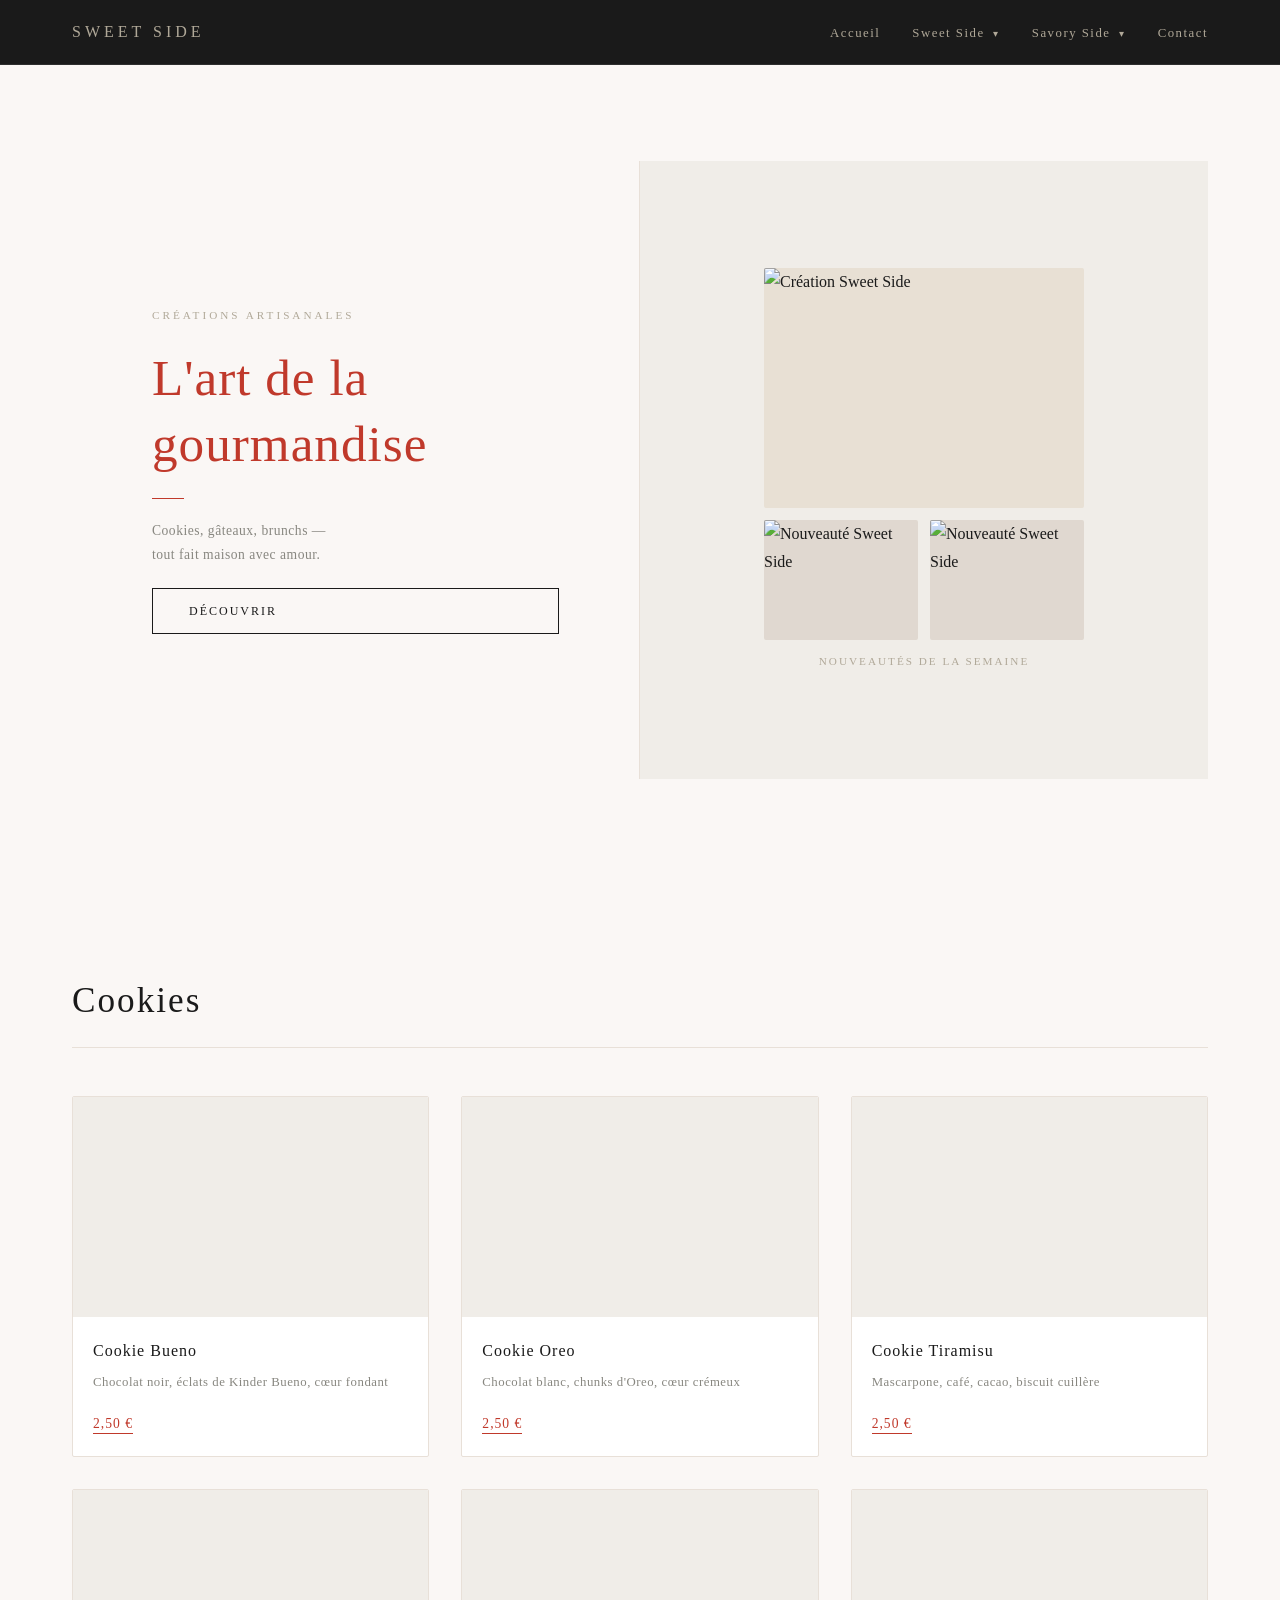
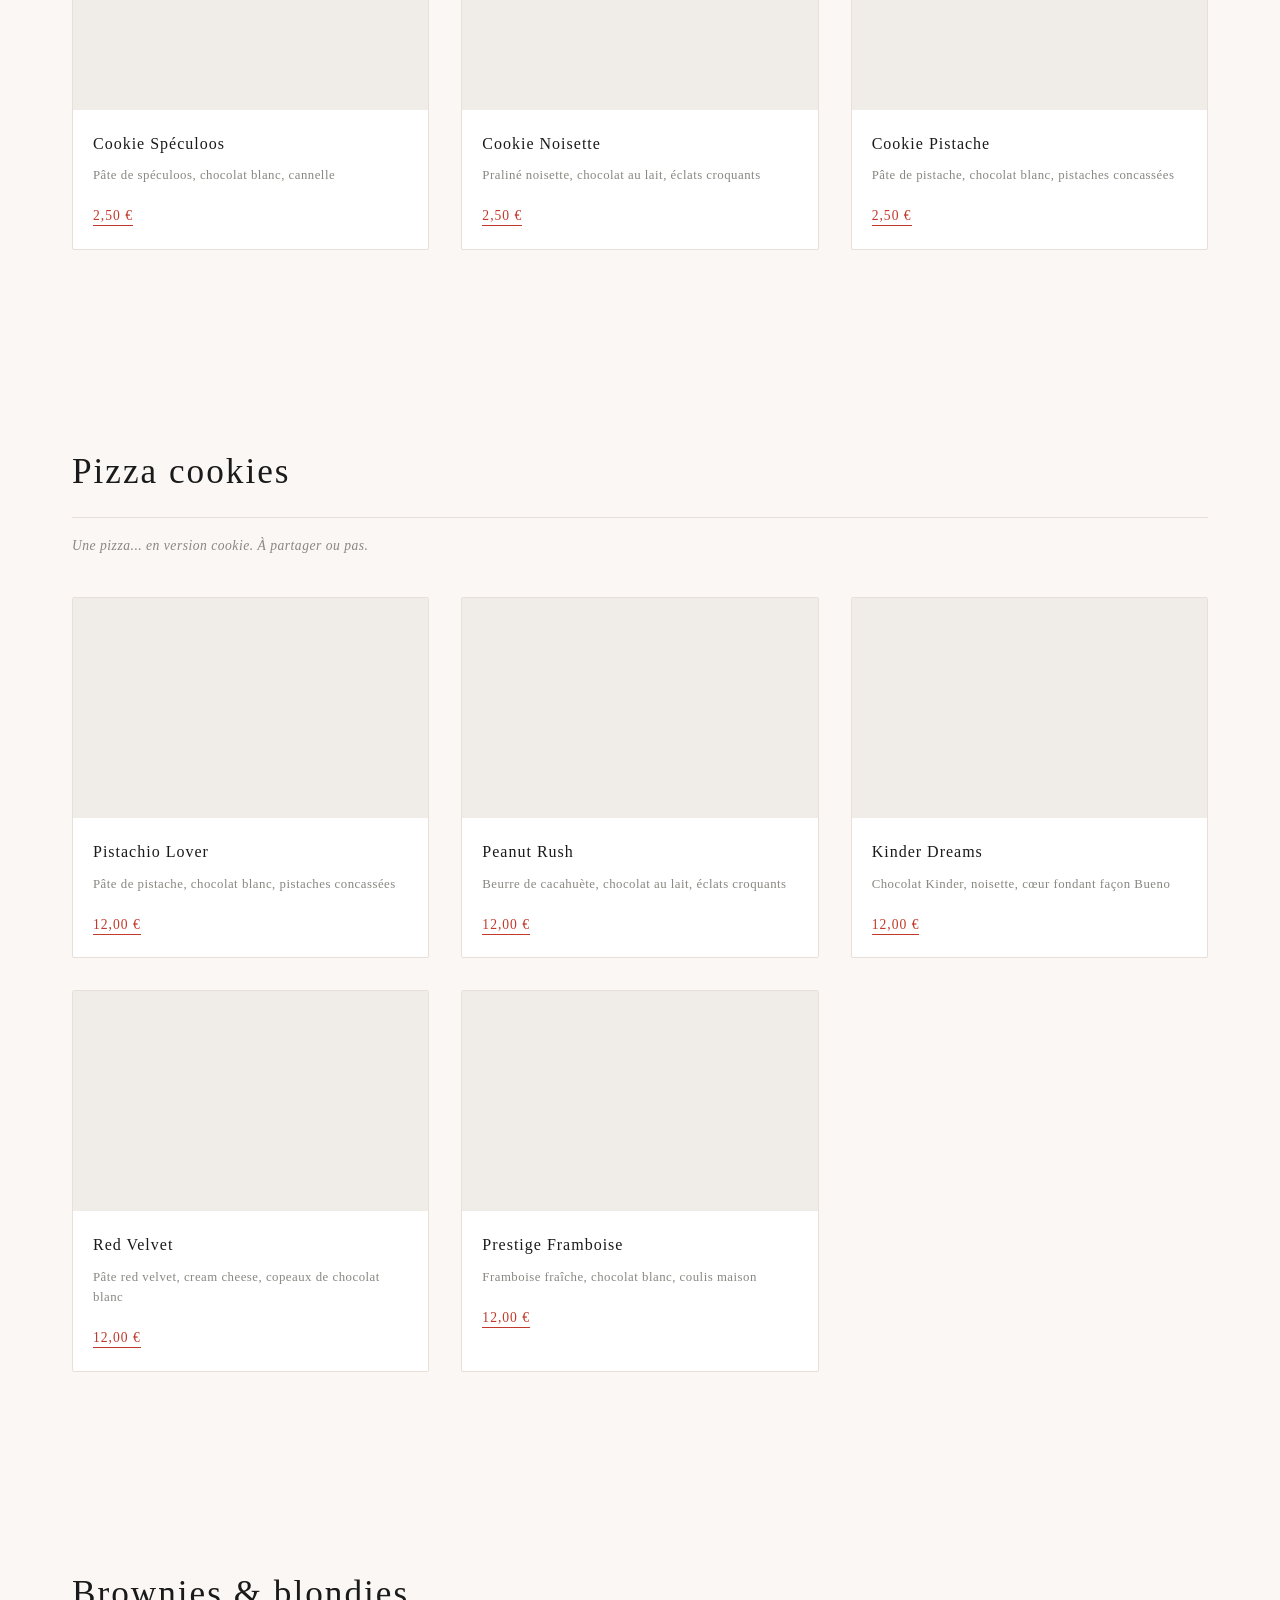
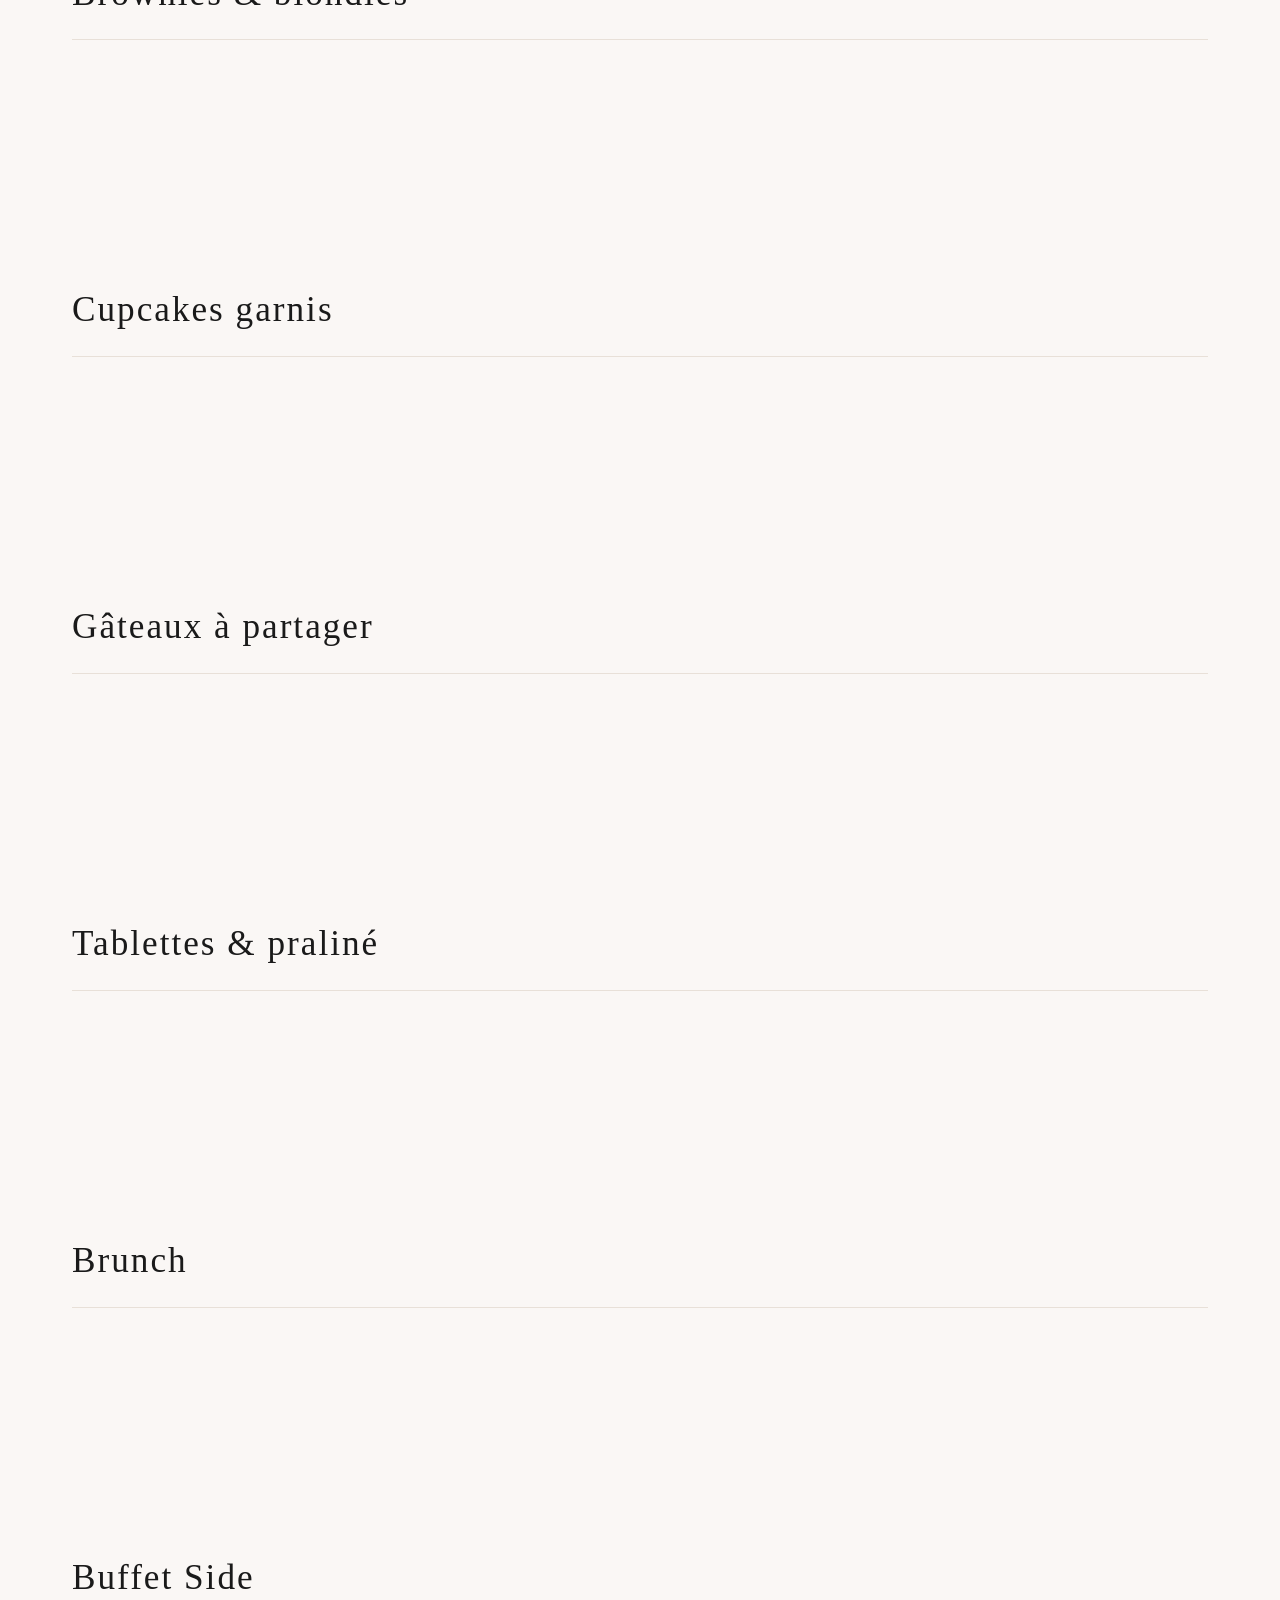
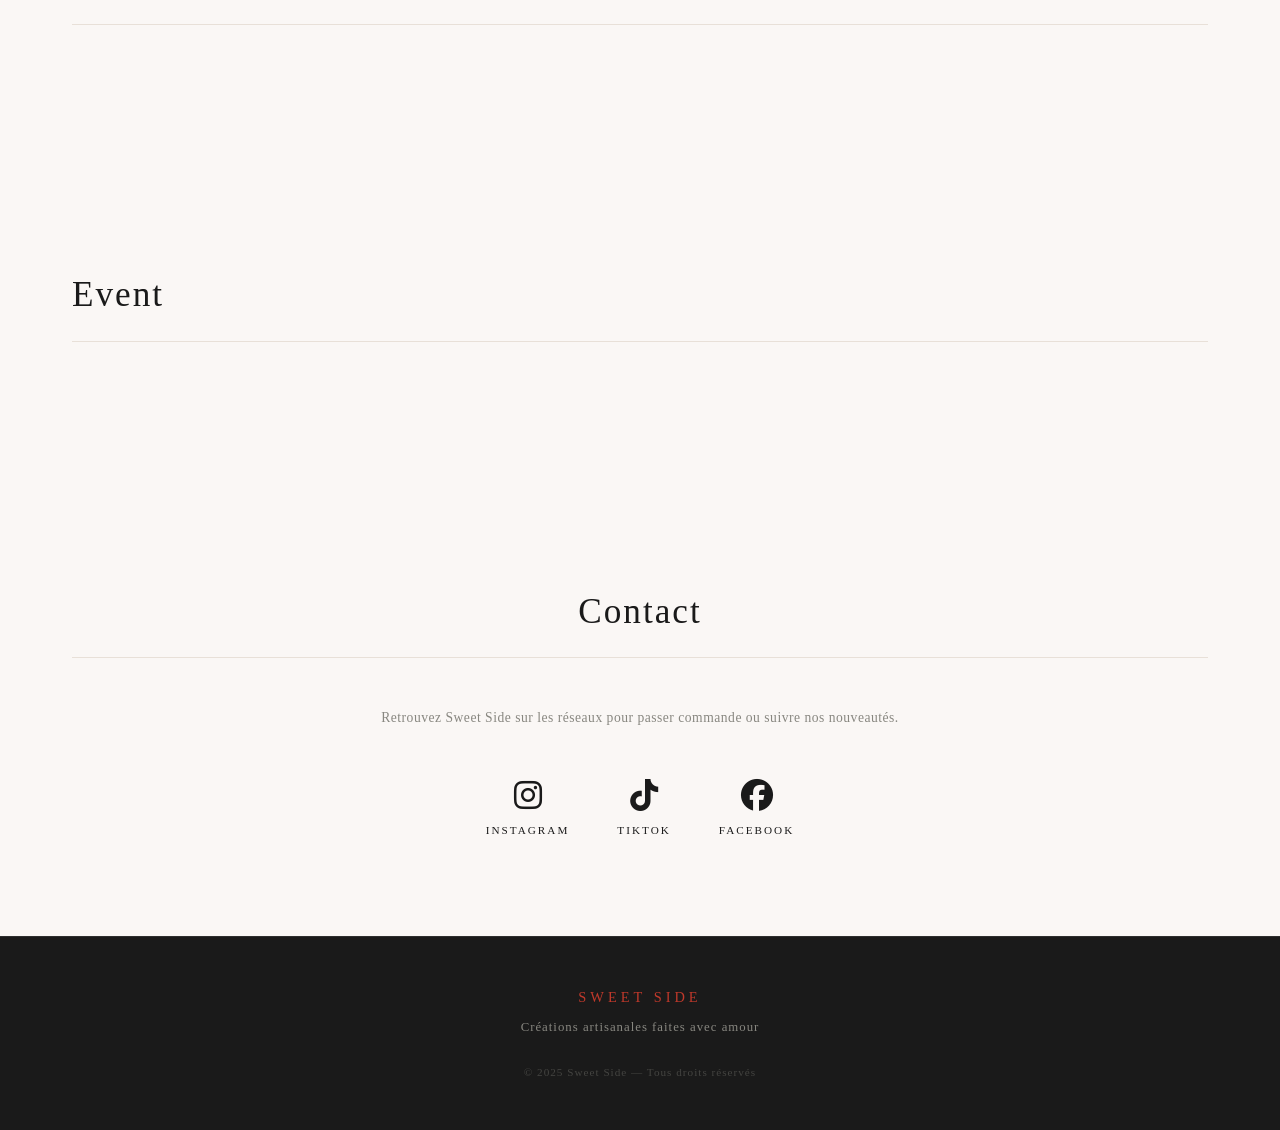
==== index.html @ a1e99d6d "feat: add contact section with social media links" ====
<!DOCTYPE html>
<html lang="fr">
<head>
  <meta charset="UTF-8" />
  <meta name="viewport" content="width=device-width, initial-scale=1.0" />
  <title>Sweet Side</title>
  <link rel="stylesheet" href="assets/css/style.css" />
  <link rel="stylesheet" href="https://cdnjs.cloudflare.com/ajax/libs/font-awesome/6.5.0/css/all.min.css" />
</head>
<body>

  <!-- HEADER / NAVBAR -->
  <header class="header">
    <div class="header__inner">

    <a href="#accueil" class="header__logo">SWEET SIDE</a>

    <nav class="navbar">
        <ul class="navbar__list">

          <li class="navbar__item">
            <a href="#accueil" class="navbar__link">Accueil</a>
          </li>

          <!-- SWEET SIDE dropdown -->
          <li class="navbar__item navbar__item--dropdown">
            <span class="navbar__link navbar__link--dropdown">
              Sweet Side <span class="navbar__arrow">▾</span>
            </span>
            <ul class="dropdown">
              <li><a href="#cookies" class="dropdown__link">Cookies</a></li>
              <li><a href="#pizza-cookies" class="dropdown__link">Pizza cookies</a></li>
              <li><a href="#brownies" class="dropdown__link">Brownies & blondies</a></li>
              <li><a href="#cupcakes" class="dropdown__link">Cupcakes garnis</a></li>
              <li><a href="#gateaux" class="dropdown__link">Gâteaux à partager</a></li>
              <li><a href="#tablettes" class="dropdown__link">Tablettes & praliné</a></li>
            </ul>
          </li>

          <!-- SAVORY SIDE dropdown -->
          <li class="navbar__item navbar__item--dropdown">
            <span class="navbar__link navbar__link--dropdown">
              Savory Side <span class="navbar__arrow">▾</span>
            </span>
            <ul class="dropdown">
              <li><a href="#brunch" class="dropdown__link">Brunch</a></li>
              <li><a href="#buffet" class="dropdown__link">Buffet Side</a></li>
              <li><a href="#event" class="dropdown__link">Event</a></li>
            </ul>
          </li>

          <li class="navbar__item">
            <a href="#contact" class="navbar__link">Contact</a>
          </li>

        </ul>
        </nav>

    </div>
  </header>

  <!-- MAIN -->
  <main>
    <section id="accueil" class="section section--hero">
    <div class="hero__left">
        <span class="hero__tag">Créations artisanales</span>
        <h1 class="hero__title">L'art de la<br>gourmandise</h1>
        <div class="hero__line"></div>
        <p class="hero__subtitle">Cookies, gâteaux, brunchs —<br>tout fait maison avec amour.</p>
        <a href="#cookies" class="btn">Découvrir</a>
    </div>
    <div class="hero__right">
        <div class="hero__img-main">
        <img src="assets/images/hero-main.jpg" alt="Création Sweet Side" class="hero__img" />
        </div>
        <div class="hero__img-row">
        <div class="hero__img-small">
            <img src="assets/images/hero-small-1.jpg" alt="Nouveauté Sweet Side" class="hero__img" />
        </div>
        <div class="hero__img-small">
            <img src="assets/images/hero-small-2.jpg" alt="Nouveauté Sweet Side" class="hero__img" />
        </div>
        </div>
        <span class="hero__img-caption">Nouveautés de la semaine</span>
    </div>
    </section>

    <section id="cookies" class="section">
    <h2 class="section__title">Cookies</h2>
    <div class="products__grid">

        <div class="product-card">
        <div class="product-card__img-placeholder"></div>
        <div class="product-card__body">
            <h3 class="product-card__name">Cookie Bueno</h3>
            <p class="product-card__desc">Chocolat noir, éclats de Kinder Bueno, cœur fondant</p>
            <span class="product-card__price">2,50 €</span>
        </div>
        </div>

        <div class="product-card">
        <div class="product-card__img-placeholder"></div>
        <div class="product-card__body">
            <h3 class="product-card__name">Cookie Oreo</h3>
            <p class="product-card__desc">Chocolat blanc, chunks d'Oreo, cœur crémeux</p>
            <span class="product-card__price">2,50 €</span>
        </div>
        </div>

        <div class="product-card">
        <div class="product-card__img-placeholder"></div>
        <div class="product-card__body">
            <h3 class="product-card__name">Cookie Tiramisu</h3>
            <p class="product-card__desc">Mascarpone, café, cacao, biscuit cuillère</p>
            <span class="product-card__price">2,50 €</span>
        </div>
        </div>

        <div class="product-card">
        <div class="product-card__img-placeholder"></div>
        <div class="product-card__body">
            <h3 class="product-card__name">Cookie Spéculoos</h3>
            <p class="product-card__desc">Pâte de spéculoos, chocolat blanc, cannelle</p>
            <span class="product-card__price">2,50 €</span>
        </div>
        </div>

        <div class="product-card">
        <div class="product-card__img-placeholder"></div>
        <div class="product-card__body">
            <h3 class="product-card__name">Cookie Noisette</h3>
            <p class="product-card__desc">Praliné noisette, chocolat au lait, éclats croquants</p>
            <span class="product-card__price">2,50 €</span>
        </div>
        </div>

        <div class="product-card">
        <div class="product-card__img-placeholder"></div>
        <div class="product-card__body">
            <h3 class="product-card__name">Cookie Pistache</h3>
            <p class="product-card__desc">Pâte de pistache, chocolat blanc, pistaches concassées</p>
            <span class="product-card__price">2,50 €</span>
        </div>
        </div>

    </div>
    </section>

    <section id="pizza-cookies" class="section">
    <h2 class="section__title">Pizza cookies</h2>
    <p class="section__desc">Une pizza... en version cookie. À partager ou pas.</p>
    <div class="products__grid">

        <div class="product-card">
        <div class="product-card__img-placeholder"></div>
        <div class="product-card__body">
            <h3 class="product-card__name">Pistachio Lover</h3>
            <p class="product-card__desc">Pâte de pistache, chocolat blanc, pistaches concassées</p>
            <span class="product-card__price">12,00 €</span>
        </div>
        </div>

        <div class="product-card">
        <div class="product-card__img-placeholder"></div>
        <div class="product-card__body">
            <h3 class="product-card__name">Peanut Rush</h3>
            <p class="product-card__desc">Beurre de cacahuète, chocolat au lait, éclats croquants</p>
            <span class="product-card__price">12,00 €</span>
        </div>
        </div>

        <div class="product-card">
        <div class="product-card__img-placeholder"></div>
        <div class="product-card__body">
            <h3 class="product-card__name">Kinder Dreams</h3>
            <p class="product-card__desc">Chocolat Kinder, noisette, cœur fondant façon Bueno</p>
            <span class="product-card__price">12,00 €</span>
        </div>
        </div>

        <div class="product-card">
        <div class="product-card__img-placeholder"></div>
        <div class="product-card__body">
            <h3 class="product-card__name">Red Velvet</h3>
            <p class="product-card__desc">Pâte red velvet, cream cheese, copeaux de chocolat blanc</p>
            <span class="product-card__price">12,00 €</span>
        </div>
        </div>

        <div class="product-card">
        <div class="product-card__img-placeholder"></div>
        <div class="product-card__body">
            <h3 class="product-card__name">Prestige Framboise</h3>
            <p class="product-card__desc">Framboise fraîche, chocolat blanc, coulis maison</p>
            <span class="product-card__price">12,00 €</span>
        </div>
        </div>

    </div>
    </section>  

    <section id="brownies" class="section">
      <h2 class="section__title">Brownies & blondies</h2>
    </section>

    <section id="cupcakes" class="section">
      <h2 class="section__title">Cupcakes garnis</h2>
    </section>

    <section id="gateaux" class="section">
      <h2 class="section__title">Gâteaux à partager</h2>
    </section>

    <section id="tablettes" class="section">
      <h2 class="section__title">Tablettes & praliné</h2>
    </section>

    <section id="brunch" class="section">
      <h2 class="section__title">Brunch</h2>
    </section>

    <section id="buffet" class="section">
      <h2 class="section__title">Buffet Side</h2>
    </section>

    <section id="event" class="section">
      <h2 class="section__title">Event</h2>
    </section>

    <section id="contact" class="section section--contact">
      <h2 class="section__title">Contact</h2>
      <p class="contact__desc">Retrouvez Sweet Side sur les réseaux pour passer commande ou suivre nos nouveautés.</p>
      <div class="contact__socials">

        <a href="https://www.instagram.com/sweet_side_lalouviere/" target="_blank" class="social__link">
          <i class="fa-brands fa-instagram"></i>
          <span>Instagram</span>
        </a>

        <a href="https://www.tiktok.com/@sweetside.lalouviere" target="_blank" class="social__link">
          <i class="fa-brands fa-tiktok"></i>
          <span>TikTok</span>
        </a>

        <a href="https://www.facebook.com/profile.php?id=61564820981192&sk=photos" target="_blank" class="social__link">
          <i class="fa-brands fa-facebook"></i>
          <span>Facebook</span>
        </a>

      </div>
    </section>
  </main>

  <!-- FOOTER -->
  <footer class="footer">
    <p class="footer__name">SWEET SIDE</p>
    <p class="footer__tagline">Créations artisanales faites avec amour</p>
    <p class="footer__copy">&copy; 2025 Sweet Side — Tous droits réservés</p>
  </footer>

  <script src="assets/js/script.js"></script>
</body>
</html>
---- assets/css/style.css ----
/* ===== RESET & BASE ===== */
*, *::before, *::after {
  margin: 0;
  padding: 0;
  box-sizing: border-box;
}

html {
  scroll-behavior: smooth;
}

body {
  font-family: 'Georgia', serif;
  background-color: #FAF7F5;
  color: #1A1A1A;
  line-height: 1.7;
}

/* ===== HEADER ===== */
.header {
  position: sticky;
  top: 0;
  z-index: 100;
  background-color: #1A1A1A;
  border-bottom: 1px solid #2E2E2E;
  transition: height 0.3s ease, box-shadow 0.3s ease;
}

.header__inner {
  max-width: 1200px;
  margin: 0 auto;
  padding: 0 2rem;
  height: 64px;
  display: flex;
  align-items: center;
  justify-content: space-between;
}

.header__logo {
  font-family: 'Georgia', serif;
  font-size: 1rem;
  letter-spacing: 4px;
  color: #B0A898;
  text-decoration: none;
}

/* ===== NAVBAR ===== */
.navbar__list {
  list-style: none;
  display: flex;
  align-items: center;
  gap: 2rem;
}

.navbar__item {
  position: relative;
}

.navbar__link {
  font-family: 'Georgia', serif;
  font-size: 0.8rem;
  letter-spacing: 1.5px;
  color: #B0A898;
  text-decoration: none;
  cursor: pointer;
  transition: color 0.2s ease;
}

.navbar__link:hover,
.navbar__link--dropdown:hover {
  color: #F0EDE8;
}

.navbar__arrow {
  font-size: 0.65rem;
  margin-left: 4px;
}

/* ===== DROPDOWN ===== */
.dropdown {
  display: none;
  position: absolute;
  top: calc(100% + 2px);
  left: 50%;
  transform: translateX(-50%);
  background-color: #FAF7F5;
  border: 0.5px solid #E8E0D8;
  border-radius: 4px;
  list-style: none;
  min-width: 200px;
  padding: 14px 0 8px 0;
  z-index: 200;
}

.navbar__item--dropdown:hover .dropdown {
  display: block;
}

.dropdown__link {
  display: block;
  padding: 10px 20px;
  font-size: 0.8rem;
  letter-spacing: 1px;
  color: #1A1A1A;
  text-decoration: none;
  transition: background-color 0.15s ease;
}

.dropdown__link:hover {
  background-color: #F0EDE8;
}

/* ===== HERO ===== */
.section--hero {
  display: grid;
  grid-template-columns: 1fr 1fr;
  min-height: 90vh;
  padding: 0;
  max-width: 100%;
}

.hero__left {
  display: flex;
  flex-direction: column;
  justify-content: center;
  gap: 1.25rem;
  padding: 4rem 5rem;
  border-right: 0.5px solid #E8E0D8;
}

.hero__tag {
  font-size: 0.7rem;
  letter-spacing: 3px;
  text-transform: uppercase;
  color: #B0A898;
}

.hero__title {
  font-family: 'Georgia', serif;
  font-size: clamp(2rem, 4vw, 3.2rem);
  font-weight: 400;
  letter-spacing: 1px;
  line-height: 1.3;
  color: #C0392B;
}

.hero__line {
  width: 32px;
  height: 1px;
  background-color: #C0392B;
}

.hero__subtitle {
  font-size: 0.85rem;
  letter-spacing: 0.5px;
  color: #888780;
  line-height: 1.8;
}

.hero__right {
  background-color: #F0EDE8;
  display: flex;
  flex-direction: column;
  align-items: center;
  justify-content: center;
  gap: 12px;
  padding: 3rem;
}

.hero__img-main {
  width: 100%;
  max-width: 320px;
  height: 240px;
  background-color: #E8E0D4;
  border-radius: 2px;
  overflow: hidden;
}

.hero__img-row {
  display: flex;
  gap: 12px;
  width: 100%;
  max-width: 320px;
}

.hero__img-small {
  flex: 1;
  height: 120px;
  background-color: #E0D8D0;
  border-radius: 2px;
  overflow: hidden;
}

.hero__img {
  width: 100%;
  height: 100%;
  object-fit: cover;
}

.hero__img-caption {
  font-size: 0.7rem;
  letter-spacing: 2px;
  text-transform: uppercase;
  color: #B0A898;
}
/* ===== BOUTON ===== */
.btn {
  display: inline-block;
  padding: 12px 36px;
  border: 1px solid #1A1A1A;
  color: #1A1A1A;
  font-size: 0.75rem;
  letter-spacing: 2px;
  text-transform: uppercase;
  text-decoration: none;
  transition: background-color 0.2s ease, color 0.2s ease;
}

.btn:hover {
    background-color: #C0392B;
    border-color: #C0392B;
    color: #FAF7F5;
}

/* ===== SECTIONS ===== */
.section {
  max-width: 1200px;
  margin: 0 auto;
  padding: 6rem 2rem;
}

.section__title {
  font-family: 'Georgia', serif;
  font-size: clamp(1.5rem, 3vw, 2.2rem);
  font-weight: 400;
  letter-spacing: 2px;
  color: #1A1A1A;
  margin-bottom: 3rem;
  padding-bottom: 1rem;
  border-bottom: 0.5px solid #E8E0D8;
}

/* ===== FOOTER ===== */
.footer {
  background-color: #1A1A1A;
  text-align: center;
  padding: 3rem 2rem;
  border-top: 1px solid #2E2E2E;
}

.footer__name {
  font-family: 'Georgia', serif;
  font-size: 0.9rem;
  letter-spacing: 4px;
  color: #C0392B;
  margin-bottom: 0.5rem;
}

.footer__tagline {
  font-size: 0.8rem;
  letter-spacing: 1px;
  color: #888780;
  margin-bottom: 1.5rem;
}

.footer__copy {
  font-size: 0.7rem;
  letter-spacing: 1px;
  color: #444441;
}

/* ===== PRODUCT GRID ===== */
.products__grid {
  display: grid;
  grid-template-columns: repeat(auto-fill, minmax(280px, 1fr));
  gap: 2rem;
}

.product-card {
  background-color: #FFFFFF;
  border: 0.5px solid #E8E0D8;
  border-radius: 2px;
  overflow: hidden;
  transition: transform 0.2s ease, border-color 0.2s ease;
}

.product-card:hover {
  transform: translateY(-4px);
  border-color: #C8B8A8;
}

.product-card__img-placeholder {
  width: 100%;
  height: 220px;
  background-color: #F0EDE8;
}

.product-card__body {
  padding: 1.25rem;
}

.product-card__name {
  font-family: 'Georgia', serif;
  font-size: 1rem;
  font-weight: 400;
  letter-spacing: 1px;
  color: #1A1A1A;
  margin-bottom: 0.5rem;
}

.product-card__desc {
  font-size: 0.8rem;
  color: #888780;
  letter-spacing: 0.5px;
  line-height: 1.6;
  margin-bottom: 1rem;
}

.product-card__price {
  font-size: 0.85rem;
  letter-spacing: 1px;
    color: #C0392B;
    border-bottom: 1px solid #C0392B;
  padding-bottom: 2px;
}
.logo__img {
    padding-top: 10px;
    height: 40px;
    width: auto;
}



.section__desc {
  font-size: 0.85rem;
  letter-spacing: 0.5px;
  color: #888780;
  margin-top: -2rem;
  margin-bottom: 2.5rem;
  font-style: italic;
}


.fade-in {
  opacity: 0;
  transform: translateY(60px);
  transition: opacity 0.8s ease, transform 0.8s ease;
}

.fade-in.visible {
  opacity: 1;
  transform: translateY(0);
}


.header.scrolled .header__inner {
  height: 52px;
  box-shadow: 0 1px 0 #2E2E2E;
  transition: height 0.3s ease;
}

.header__inner {
  max-width: 1200px;
  margin: 0 auto;
  padding: 0 2rem;
  height: 64px;
  display: flex;
  align-items: center;
  justify-content: space-between;
  transition: height 0.3s ease;
}

/* ===== CONTACT ===== */
.section--contact {
  text-align: center;
}

.contact__desc {
  font-size: 0.85rem;
  color: #888780;
  letter-spacing: 0.5px;
  line-height: 1.8;
  margin-bottom: 3rem;
}

.contact__socials {
  display: flex;
  justify-content: center;
  gap: 3rem;
}

.social__link {
  display: flex;
  flex-direction: column;
  align-items: center;
  gap: 10px;
  text-decoration: none;
  color: #1A1A1A;
  transition: color 0.2s ease, transform 0.2s ease;
}

.social__link:hover {
  color: #C0392B;
  transform: translateY(-4px);
}

.social__link i {
  font-size: 2rem;
}

.social__link span {
  font-size: 0.7rem;
  letter-spacing: 2px;
  text-transform: uppercase;
}
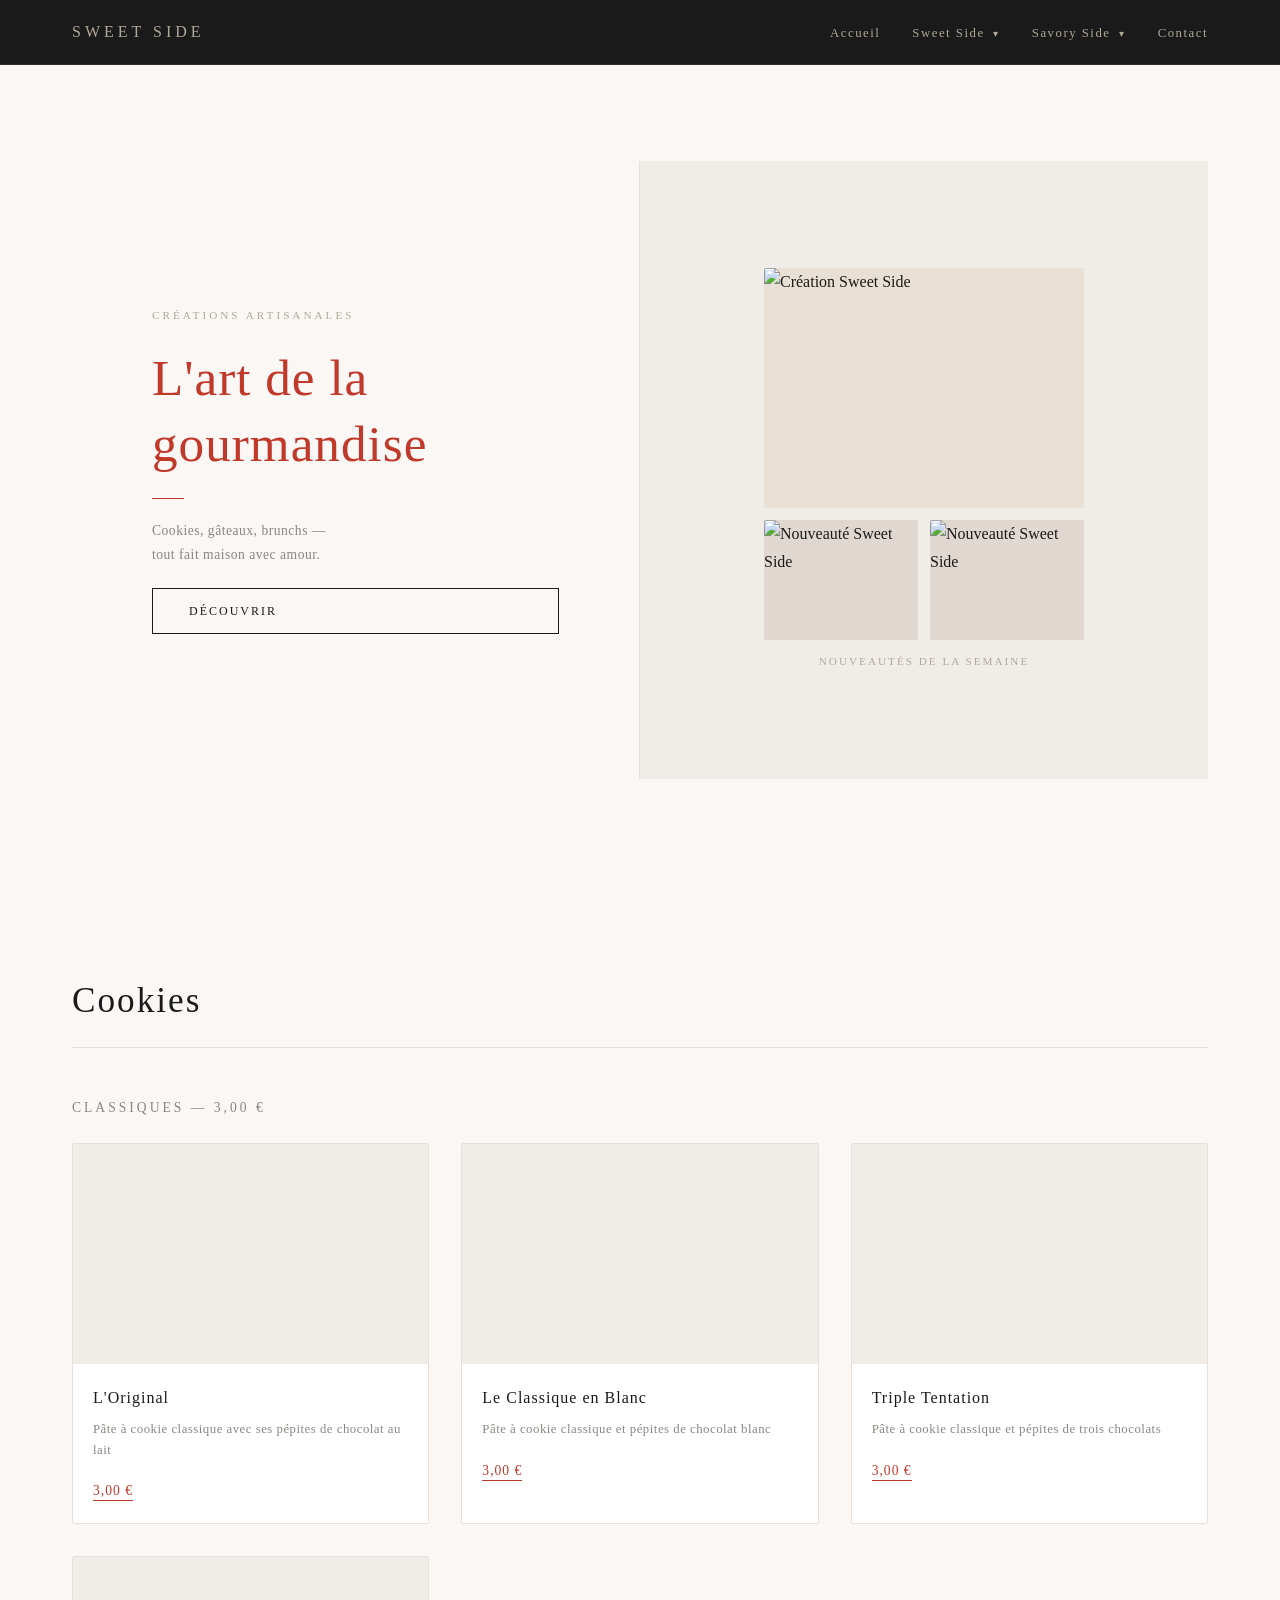
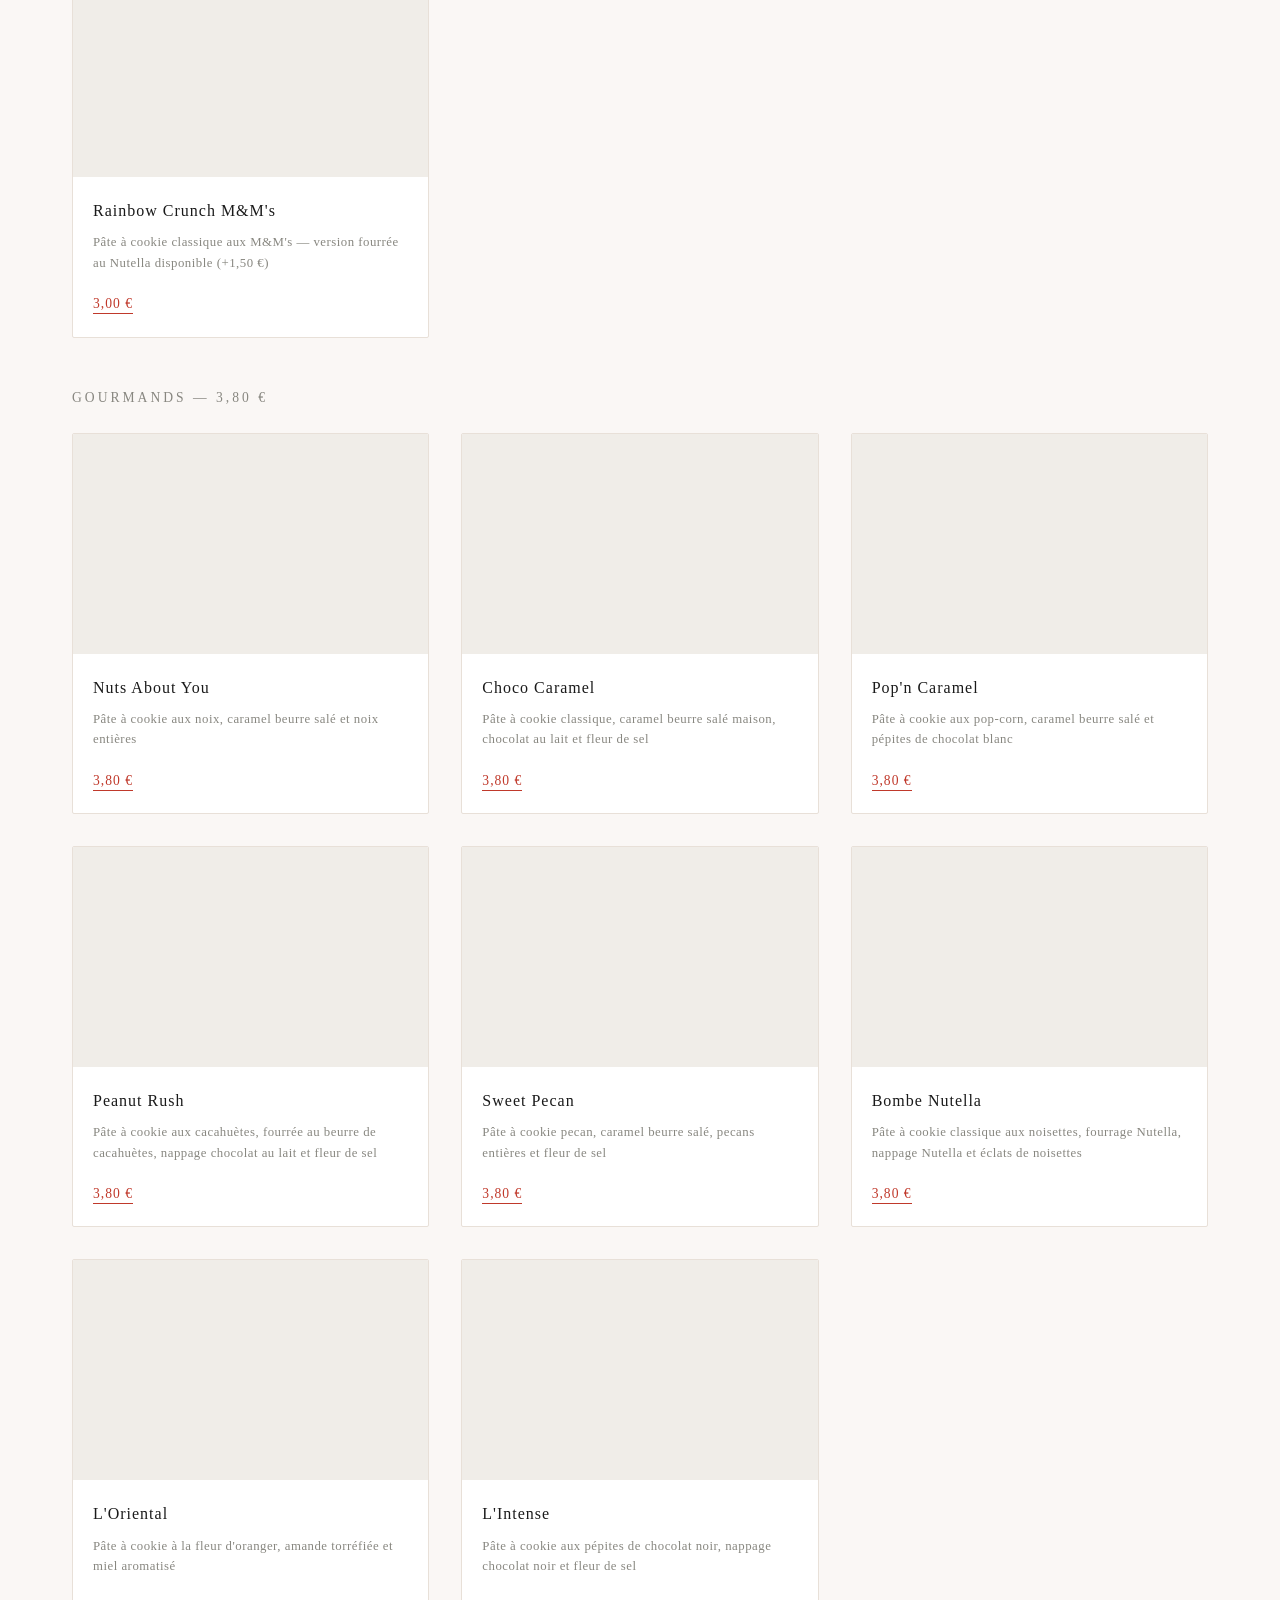
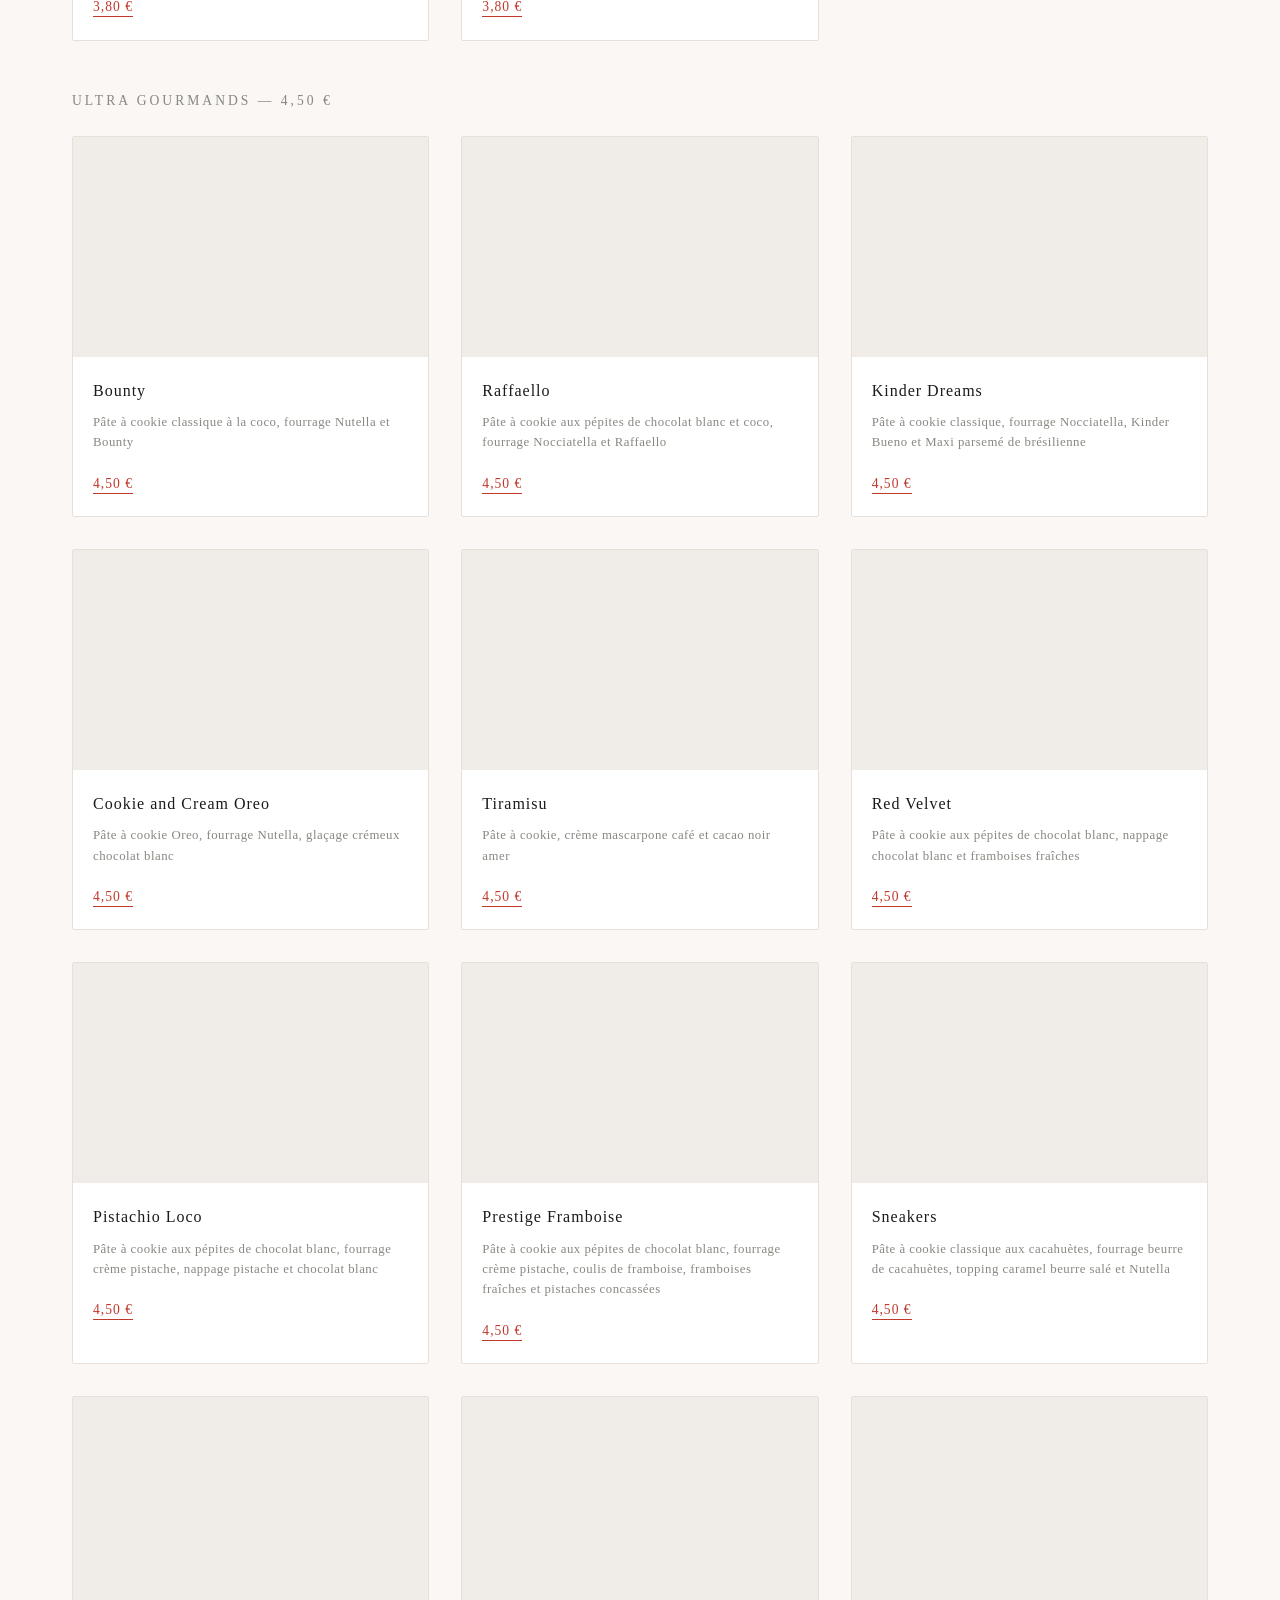
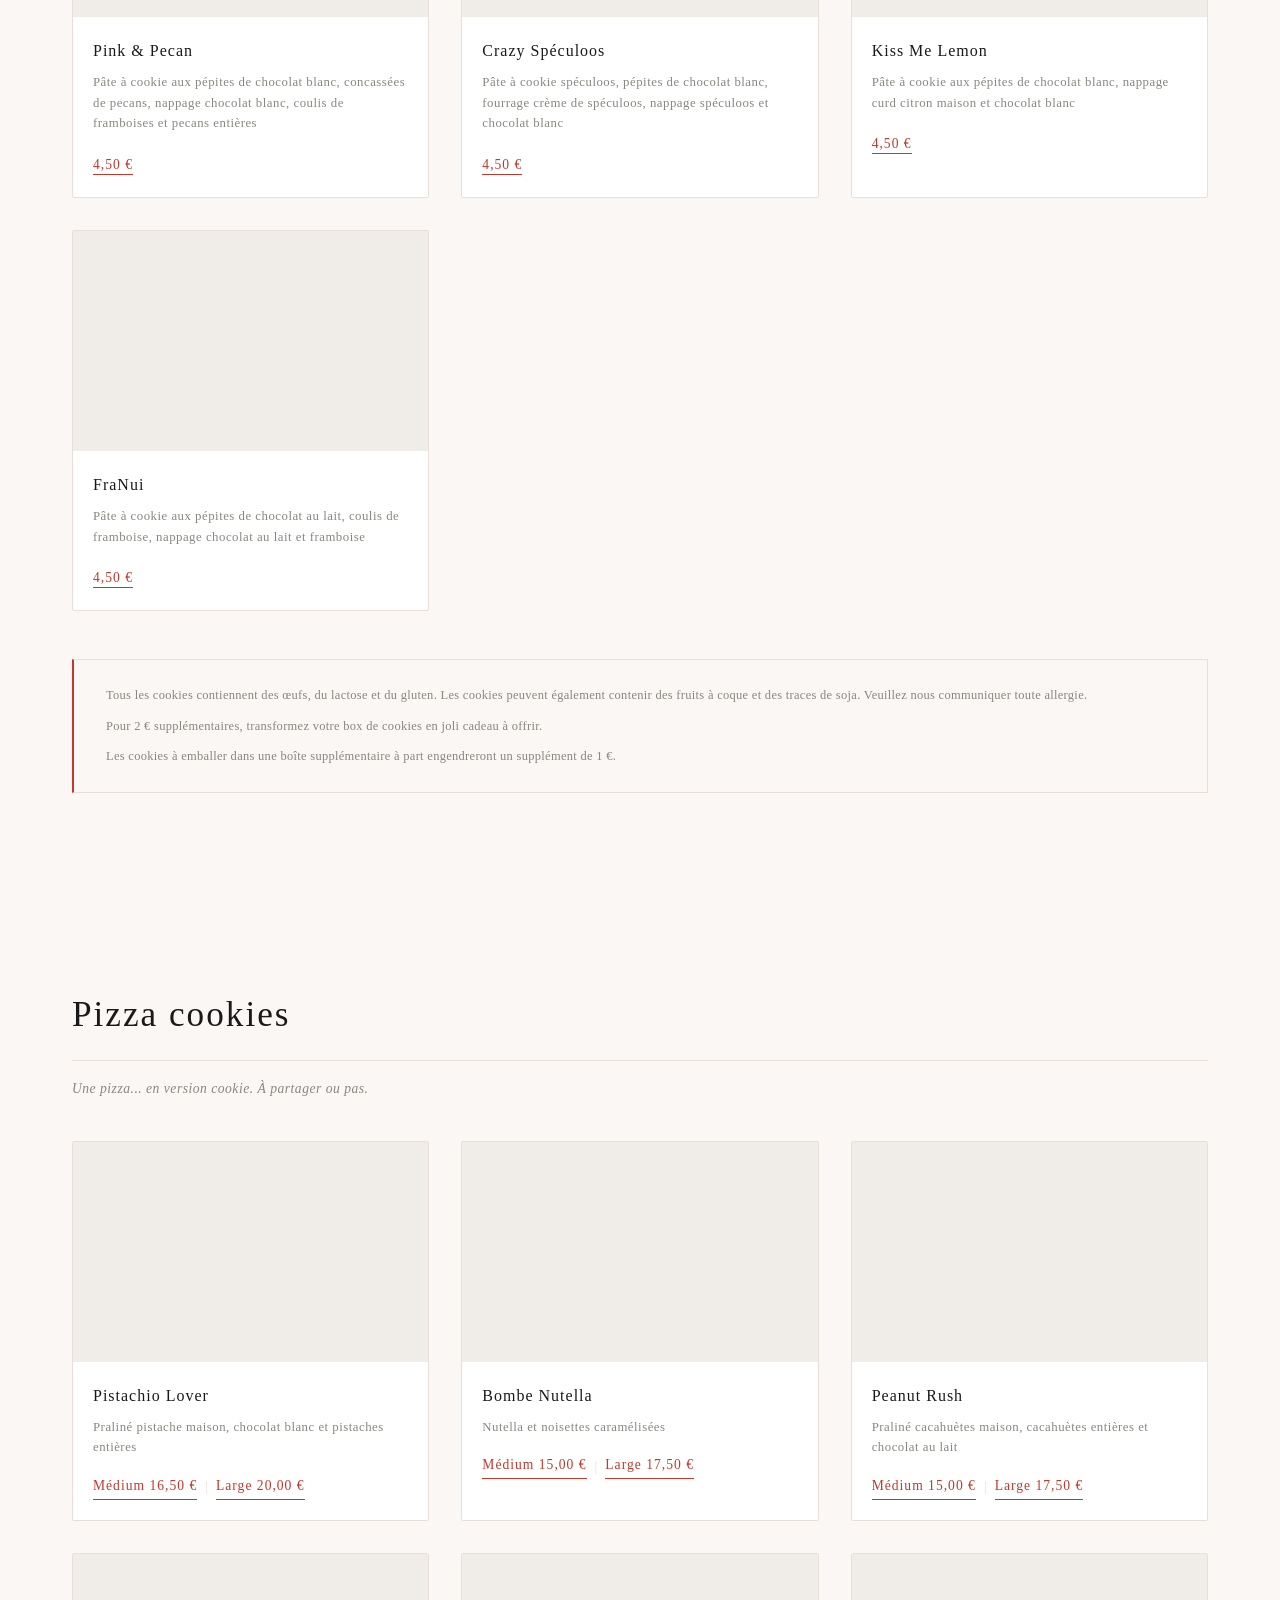
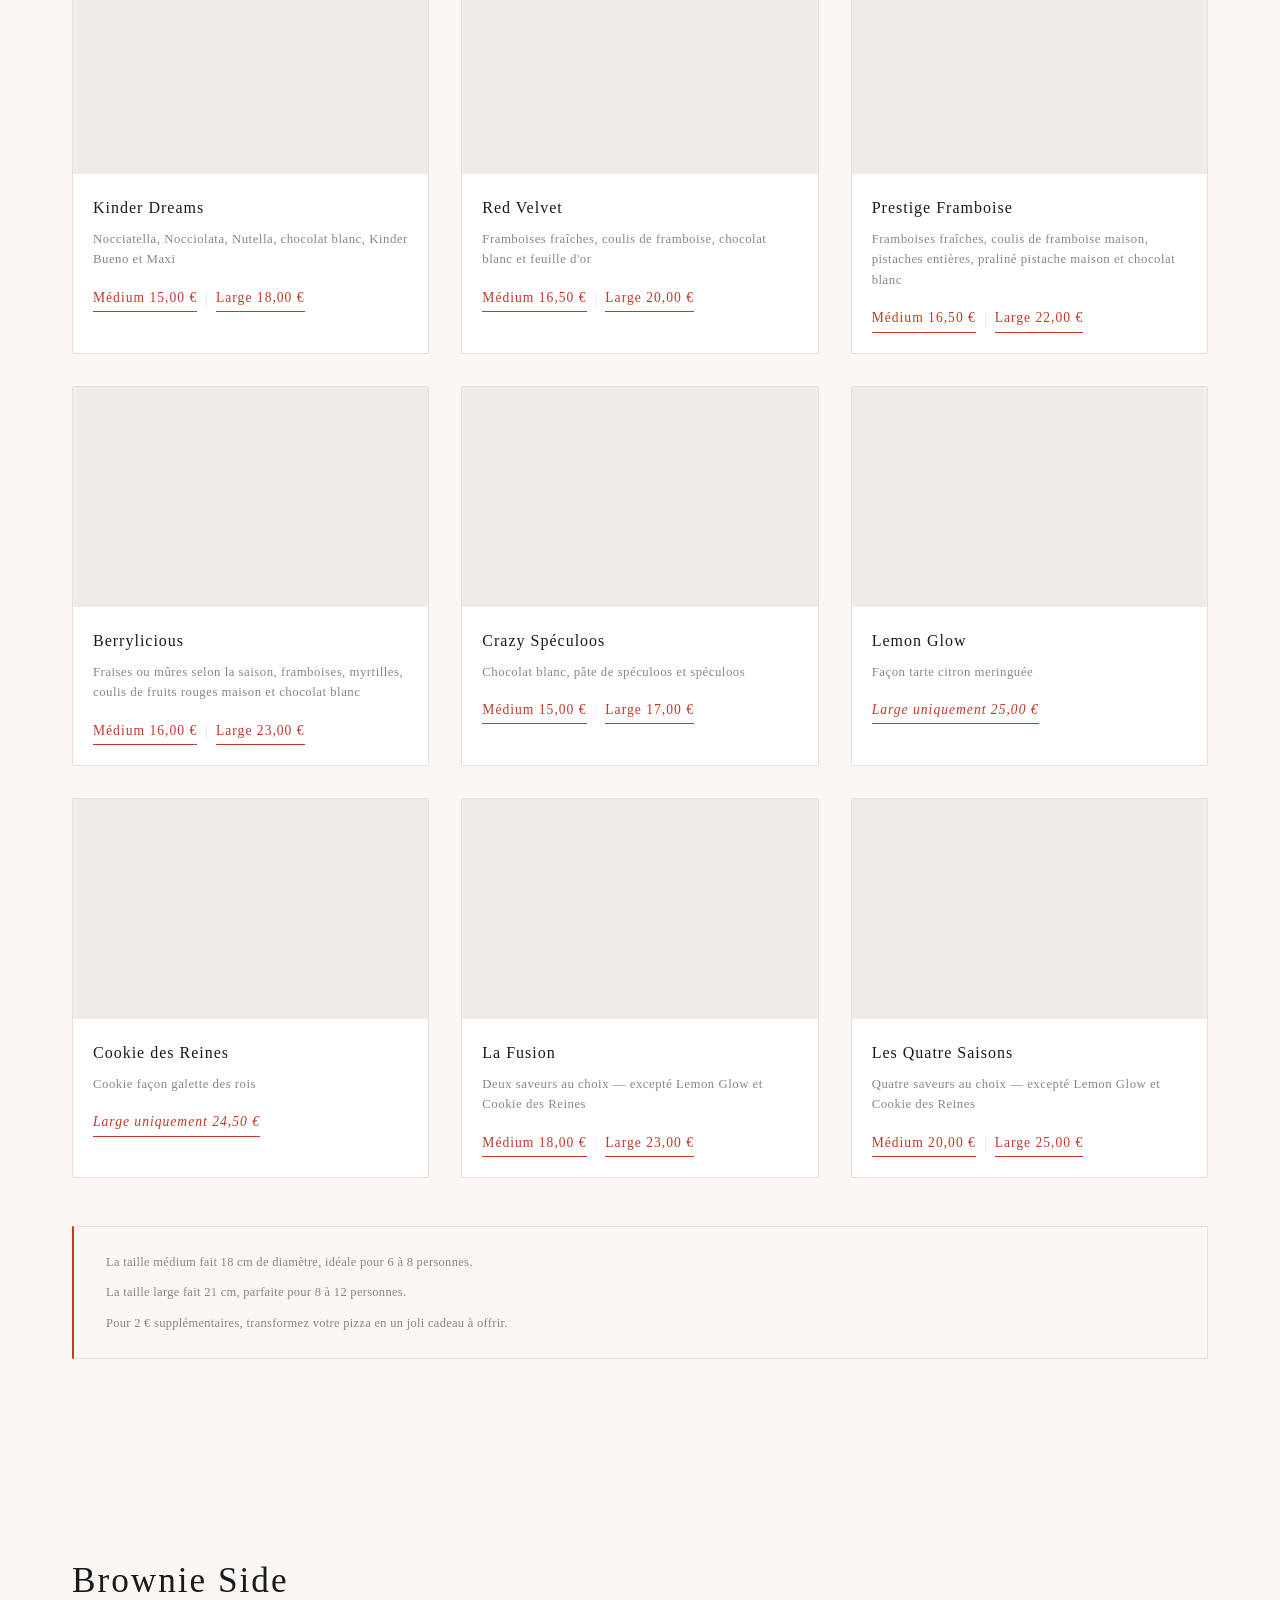
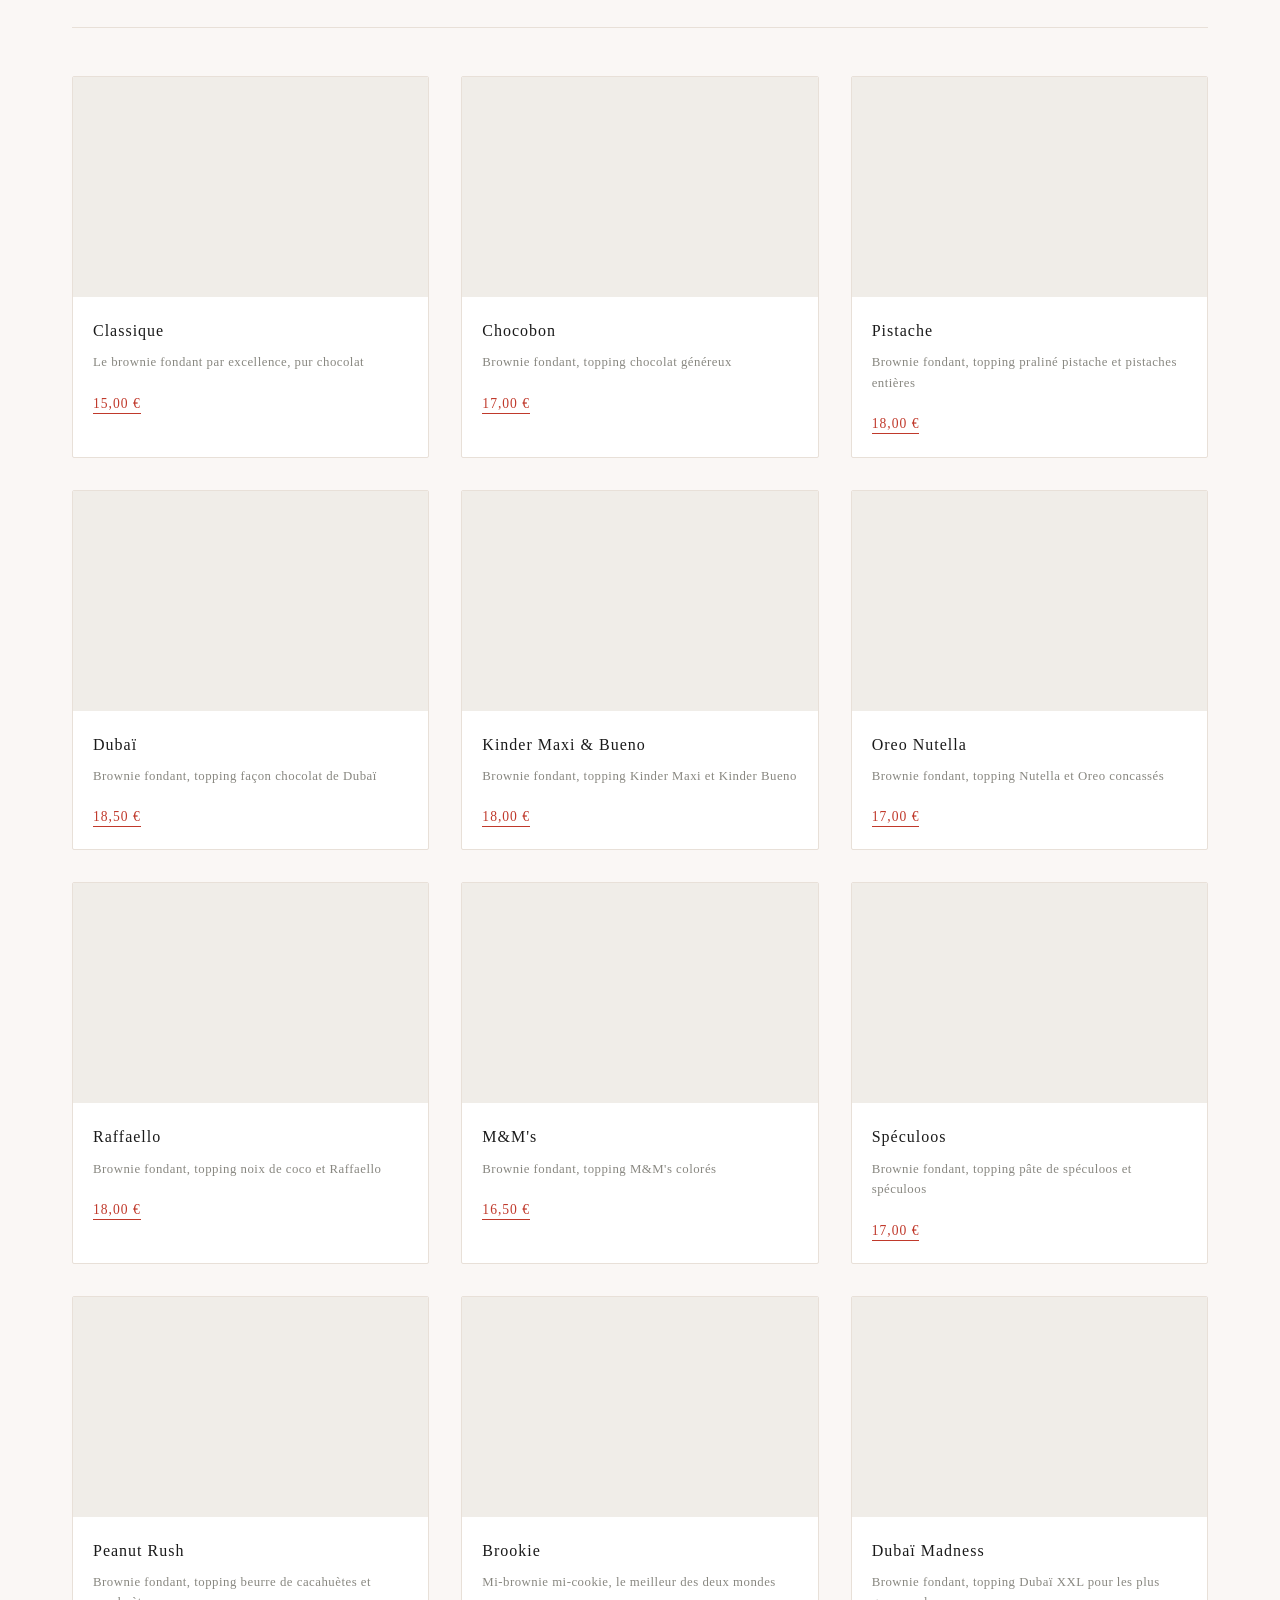
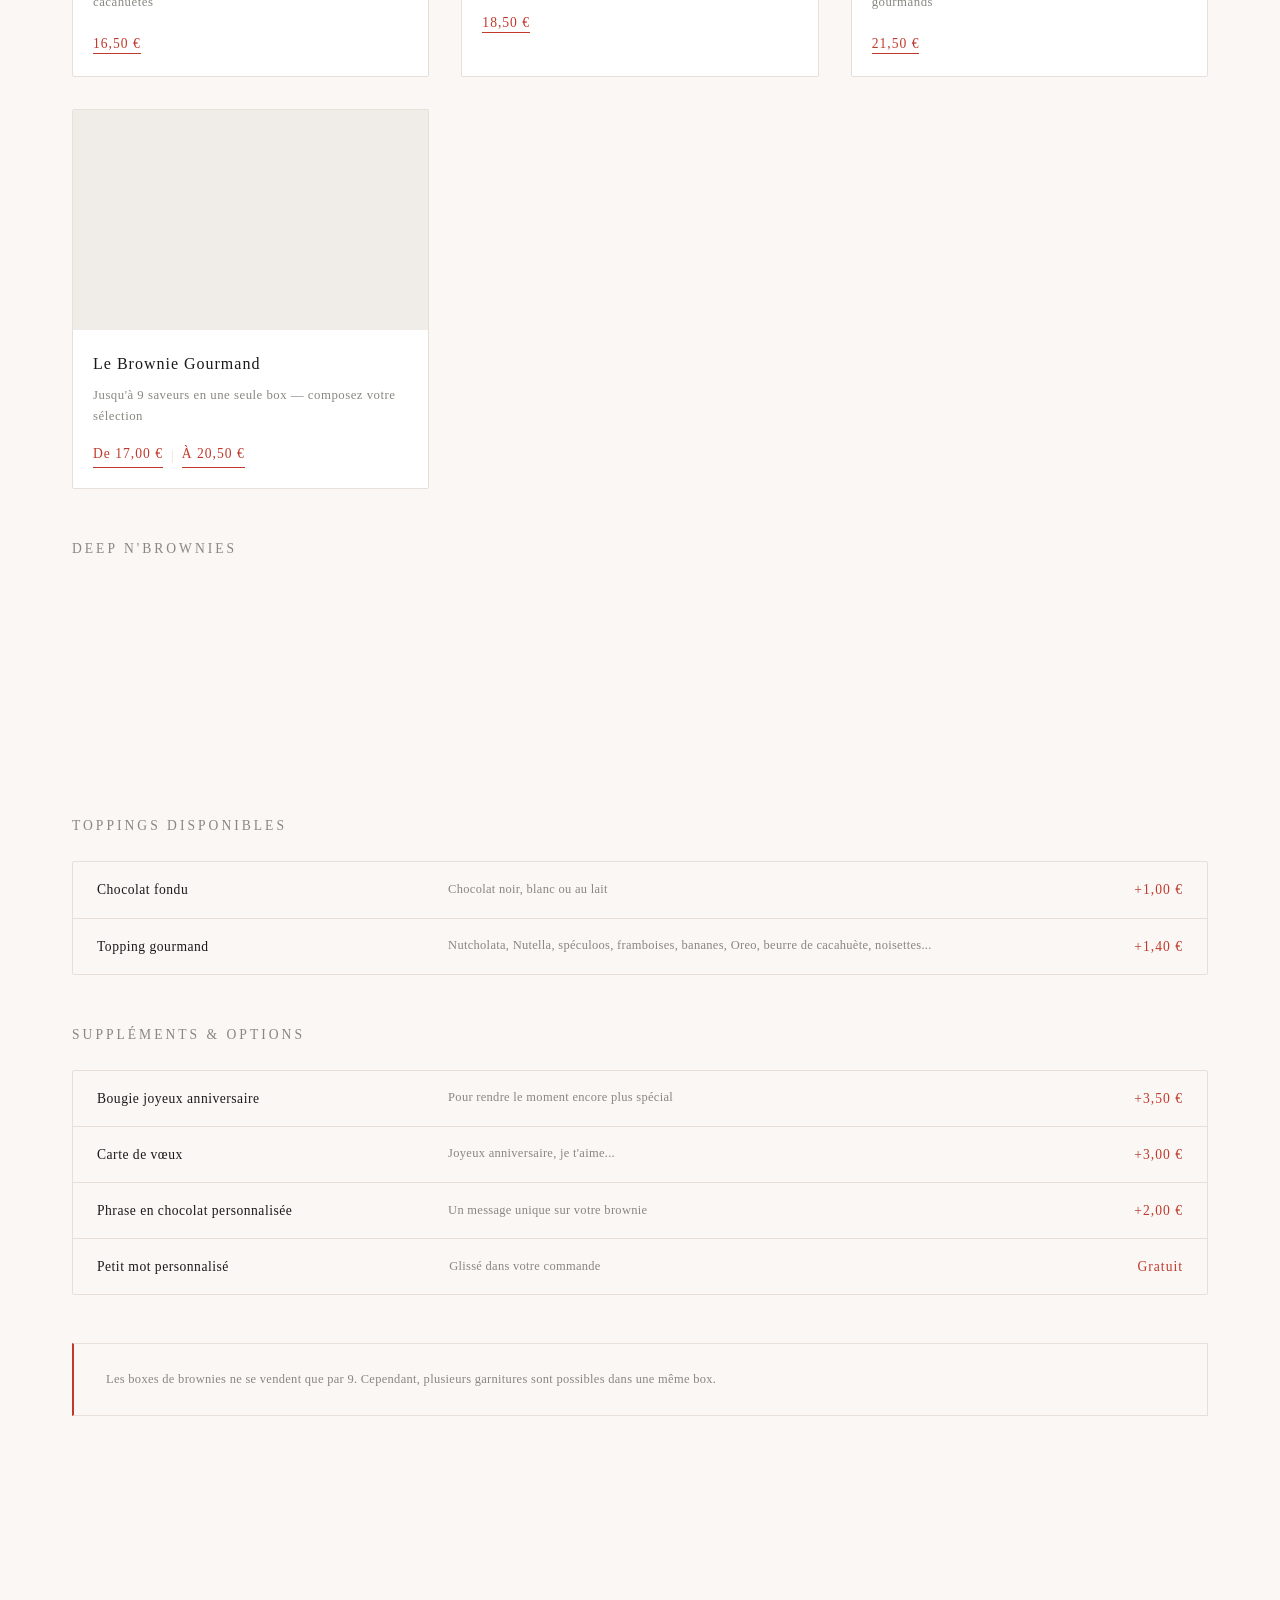
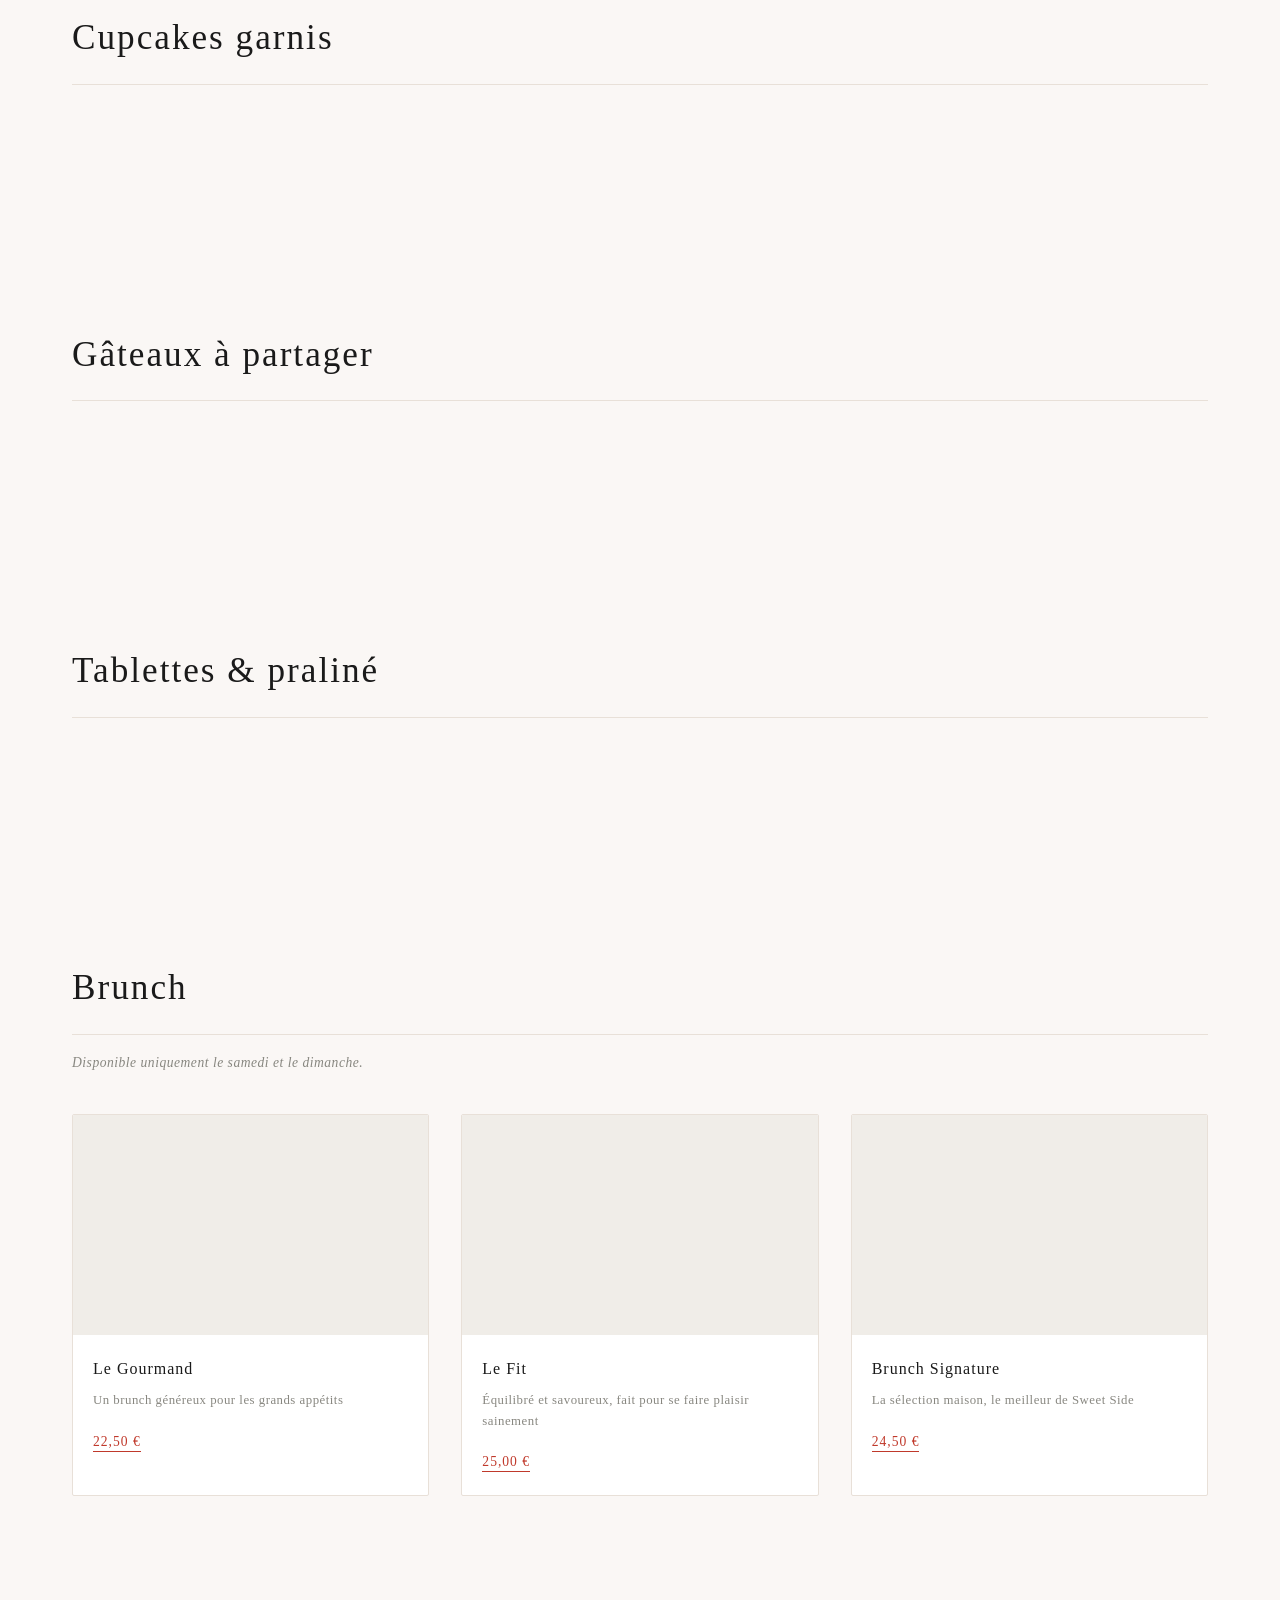
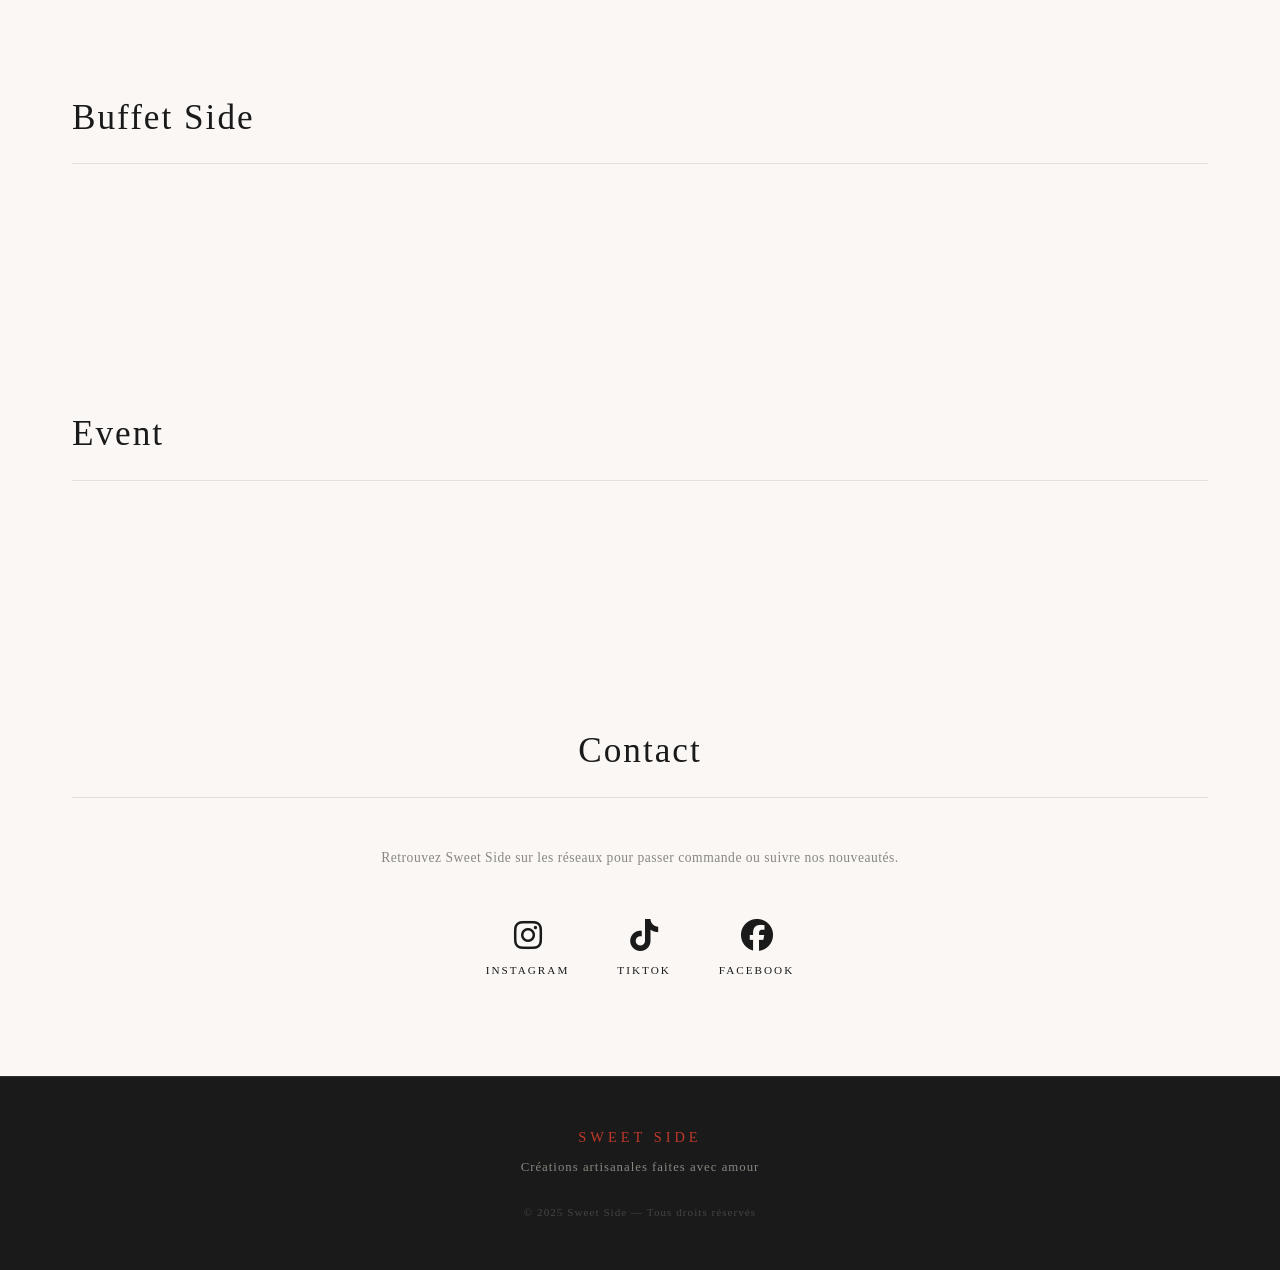
==== commit 5590887c: "refactor: restructure project into multiple pages" ====
--- a/index.html
+++ b/index.html
@@ -86,121 +86,608 @@
     </section>
 
     <section id="cookies" class="section">
-    <h2 class="section__title">Cookies</h2>
-    <div class="products__grid">
-
-        <div class="product-card">
-        <div class="product-card__img-placeholder"></div>
-        <div class="product-card__body">
-            <h3 class="product-card__name">Cookie Bueno</h3>
-            <p class="product-card__desc">Chocolat noir, éclats de Kinder Bueno, cœur fondant</p>
-            <span class="product-card__price">2,50 €</span>
-        </div>
-        </div>
-
-        <div class="product-card">
-        <div class="product-card__img-placeholder"></div>
-        <div class="product-card__body">
-            <h3 class="product-card__name">Cookie Oreo</h3>
-            <p class="product-card__desc">Chocolat blanc, chunks d'Oreo, cœur crémeux</p>
-            <span class="product-card__price">2,50 €</span>
-        </div>
-        </div>
-
-        <div class="product-card">
-        <div class="product-card__img-placeholder"></div>
-        <div class="product-card__body">
-            <h3 class="product-card__name">Cookie Tiramisu</h3>
-            <p class="product-card__desc">Mascarpone, café, cacao, biscuit cuillère</p>
-            <span class="product-card__price">2,50 €</span>
-        </div>
-        </div>
-
-        <div class="product-card">
-        <div class="product-card__img-placeholder"></div>
-        <div class="product-card__body">
-            <h3 class="product-card__name">Cookie Spéculoos</h3>
-            <p class="product-card__desc">Pâte de spéculoos, chocolat blanc, cannelle</p>
-            <span class="product-card__price">2,50 €</span>
-        </div>
-        </div>
-
-        <div class="product-card">
-        <div class="product-card__img-placeholder"></div>
-        <div class="product-card__body">
-            <h3 class="product-card__name">Cookie Noisette</h3>
-            <p class="product-card__desc">Praliné noisette, chocolat au lait, éclats croquants</p>
-            <span class="product-card__price">2,50 €</span>
-        </div>
-        </div>
-
-        <div class="product-card">
-        <div class="product-card__img-placeholder"></div>
-        <div class="product-card__body">
-            <h3 class="product-card__name">Cookie Pistache</h3>
-            <p class="product-card__desc">Pâte de pistache, chocolat blanc, pistaches concassées</p>
-            <span class="product-card__price">2,50 €</span>
-        </div>
-        </div>
-
-    </div>
+      <h2 class="section__title">Cookies</h2>
+
+      <h3 class="category__title">Classiques — 3,00 €</h3>
+      <div class="products__grid">
+
+        <div class="product-card fade-in">
+          <div class="product-card__img-placeholder"></div>
+          <div class="product-card__body">
+            <h3 class="product-card__name">L'Original</h3>
+            <p class="product-card__desc">Pâte à cookie classique avec ses pépites de chocolat au lait</p>
+            <span class="product-card__price">3,00 €</span>
+          </div>
+        </div>
+
+        <div class="product-card fade-in">
+          <div class="product-card__img-placeholder"></div>
+          <div class="product-card__body">
+            <h3 class="product-card__name">Le Classique en Blanc</h3>
+            <p class="product-card__desc">Pâte à cookie classique et pépites de chocolat blanc</p>
+            <span class="product-card__price">3,00 €</span>
+          </div>
+        </div>
+
+        <div class="product-card fade-in">
+          <div class="product-card__img-placeholder"></div>
+          <div class="product-card__body">
+            <h3 class="product-card__name">Triple Tentation</h3>
+            <p class="product-card__desc">Pâte à cookie classique et pépites de trois chocolats</p>
+            <span class="product-card__price">3,00 €</span>
+          </div>
+        </div>
+
+        <div class="product-card fade-in">
+          <div class="product-card__img-placeholder"></div>
+          <div class="product-card__body">
+            <h3 class="product-card__name">Rainbow Crunch M&M's</h3>
+            <p class="product-card__desc">Pâte à cookie classique aux M&M's — version fourrée au Nutella disponible (+1,50 €)</p>
+            <span class="product-card__price">3,00 €</span>
+          </div>
+        </div>
+
+      </div>
+
+      <h3 class="category__title">Gourmands — 3,80 €</h3>
+      <div class="products__grid">
+
+        <div class="product-card fade-in">
+          <div class="product-card__img-placeholder"></div>
+          <div class="product-card__body">
+            <h3 class="product-card__name">Nuts About You</h3>
+            <p class="product-card__desc">Pâte à cookie aux noix, caramel beurre salé et noix entières</p>
+            <span class="product-card__price">3,80 €</span>
+          </div>
+        </div>
+
+        <div class="product-card fade-in">
+          <div class="product-card__img-placeholder"></div>
+          <div class="product-card__body">
+            <h3 class="product-card__name">Choco Caramel</h3>
+            <p class="product-card__desc">Pâte à cookie classique, caramel beurre salé maison, chocolat au lait et fleur de sel</p>
+            <span class="product-card__price">3,80 €</span>
+          </div>
+        </div>
+
+        <div class="product-card fade-in">
+          <div class="product-card__img-placeholder"></div>
+          <div class="product-card__body">
+            <h3 class="product-card__name">Pop'n Caramel</h3>
+            <p class="product-card__desc">Pâte à cookie aux pop-corn, caramel beurre salé et pépites de chocolat blanc</p>
+            <span class="product-card__price">3,80 €</span>
+          </div>
+        </div>
+
+        <div class="product-card fade-in">
+          <div class="product-card__img-placeholder"></div>
+          <div class="product-card__body">
+            <h3 class="product-card__name">Peanut Rush</h3>
+            <p class="product-card__desc">Pâte à cookie aux cacahuètes, fourrée au beurre de cacahuètes, nappage chocolat au lait et fleur de sel</p>
+            <span class="product-card__price">3,80 €</span>
+          </div>
+        </div>
+
+        <div class="product-card fade-in">
+          <div class="product-card__img-placeholder"></div>
+          <div class="product-card__body">
+            <h3 class="product-card__name">Sweet Pecan</h3>
+            <p class="product-card__desc">Pâte à cookie pecan, caramel beurre salé, pecans entières et fleur de sel</p>
+            <span class="product-card__price">3,80 €</span>
+          </div>
+        </div>
+
+        <div class="product-card fade-in">
+          <div class="product-card__img-placeholder"></div>
+          <div class="product-card__body">
+            <h3 class="product-card__name">Bombe Nutella</h3>
+            <p class="product-card__desc">Pâte à cookie classique aux noisettes, fourrage Nutella, nappage Nutella et éclats de noisettes</p>
+            <span class="product-card__price">3,80 €</span>
+          </div>
+        </div>
+
+        <div class="product-card fade-in">
+          <div class="product-card__img-placeholder"></div>
+          <div class="product-card__body">
+            <h3 class="product-card__name">L'Oriental</h3>
+            <p class="product-card__desc">Pâte à cookie à la fleur d'oranger, amande torréfiée et miel aromatisé</p>
+            <span class="product-card__price">3,80 €</span>
+          </div>
+        </div>
+
+        <div class="product-card fade-in">
+          <div class="product-card__img-placeholder"></div>
+          <div class="product-card__body">
+            <h3 class="product-card__name">L'Intense</h3>
+            <p class="product-card__desc">Pâte à cookie aux pépites de chocolat noir, nappage chocolat noir et fleur de sel</p>
+            <span class="product-card__price">3,80 €</span>
+          </div>
+        </div>
+
+      </div>
+
+      <h3 class="category__title">Ultra Gourmands — 4,50 €</h3>
+      <div class="products__grid">
+
+        <div class="product-card fade-in">
+          <div class="product-card__img-placeholder"></div>
+          <div class="product-card__body">
+            <h3 class="product-card__name">Bounty</h3>
+            <p class="product-card__desc">Pâte à cookie classique à la coco, fourrage Nutella et Bounty</p>
+            <span class="product-card__price">4,50 €</span>
+          </div>
+        </div>
+
+        <div class="product-card fade-in">
+          <div class="product-card__img-placeholder"></div>
+          <div class="product-card__body">
+            <h3 class="product-card__name">Raffaello</h3>
+            <p class="product-card__desc">Pâte à cookie aux pépites de chocolat blanc et coco, fourrage Nocciatella et Raffaello</p>
+            <span class="product-card__price">4,50 €</span>
+          </div>
+        </div>
+
+        <div class="product-card fade-in">
+          <div class="product-card__img-placeholder"></div>
+          <div class="product-card__body">
+            <h3 class="product-card__name">Kinder Dreams</h3>
+            <p class="product-card__desc">Pâte à cookie classique, fourrage Nocciatella, Kinder Bueno et Maxi parsemé de brésilienne</p>
+            <span class="product-card__price">4,50 €</span>
+          </div>
+        </div>
+
+        <div class="product-card fade-in">
+          <div class="product-card__img-placeholder"></div>
+          <div class="product-card__body">
+            <h3 class="product-card__name">Cookie and Cream Oreo</h3>
+            <p class="product-card__desc">Pâte à cookie Oreo, fourrage Nutella, glaçage crémeux chocolat blanc</p>
+            <span class="product-card__price">4,50 €</span>
+          </div>
+        </div>
+
+        <div class="product-card fade-in">
+          <div class="product-card__img-placeholder"></div>
+          <div class="product-card__body">
+            <h3 class="product-card__name">Tiramisu</h3>
+            <p class="product-card__desc">Pâte à cookie, crème mascarpone café et cacao noir amer</p>
+            <span class="product-card__price">4,50 €</span>
+          </div>
+        </div>
+
+        <div class="product-card fade-in">
+          <div class="product-card__img-placeholder"></div>
+          <div class="product-card__body">
+            <h3 class="product-card__name">Red Velvet</h3>
+            <p class="product-card__desc">Pâte à cookie aux pépites de chocolat blanc, nappage chocolat blanc et framboises fraîches</p>
+            <span class="product-card__price">4,50 €</span>
+          </div>
+        </div>
+
+        <div class="product-card fade-in">
+          <div class="product-card__img-placeholder"></div>
+          <div class="product-card__body">
+            <h3 class="product-card__name">Pistachio Loco</h3>
+            <p class="product-card__desc">Pâte à cookie aux pépites de chocolat blanc, fourrage crème pistache, nappage pistache et chocolat blanc</p>
+            <span class="product-card__price">4,50 €</span>
+          </div>
+        </div>
+
+        <div class="product-card fade-in">
+          <div class="product-card__img-placeholder"></div>
+          <div class="product-card__body">
+            <h3 class="product-card__name">Prestige Framboise</h3>
+            <p class="product-card__desc">Pâte à cookie aux pépites de chocolat blanc, fourrage crème pistache, coulis de framboise, framboises fraîches et pistaches concassées</p>
+            <span class="product-card__price">4,50 €</span>
+          </div>
+        </div>
+
+        <div class="product-card fade-in">
+          <div class="product-card__img-placeholder"></div>
+          <div class="product-card__body">
+            <h3 class="product-card__name">Sneakers</h3>
+            <p class="product-card__desc">Pâte à cookie classique aux cacahuètes, fourrage beurre de cacahuètes, topping caramel beurre salé et Nutella</p>
+            <span class="product-card__price">4,50 €</span>
+          </div>
+        </div>
+
+        <div class="product-card fade-in">
+          <div class="product-card__img-placeholder"></div>
+          <div class="product-card__body">
+            <h3 class="product-card__name">Pink & Pecan</h3>
+            <p class="product-card__desc">Pâte à cookie aux pépites de chocolat blanc, concassées de pecans, nappage chocolat blanc, coulis de framboises et pecans entières</p>
+            <span class="product-card__price">4,50 €</span>
+          </div>
+        </div>
+
+        <div class="product-card fade-in">
+          <div class="product-card__img-placeholder"></div>
+          <div class="product-card__body">
+            <h3 class="product-card__name">Crazy Spéculoos</h3>
+            <p class="product-card__desc">Pâte à cookie spéculoos, pépites de chocolat blanc, fourrage crème de spéculoos, nappage spéculoos et chocolat blanc</p>
+            <span class="product-card__price">4,50 €</span>
+          </div>
+        </div>
+
+        <div class="product-card fade-in">
+          <div class="product-card__img-placeholder"></div>
+          <div class="product-card__body">
+            <h3 class="product-card__name">Kiss Me Lemon</h3>
+            <p class="product-card__desc">Pâte à cookie aux pépites de chocolat blanc, nappage curd citron maison et chocolat blanc</p>
+            <span class="product-card__price">4,50 €</span>
+          </div>
+        </div>
+
+        <div class="product-card fade-in">
+          <div class="product-card__img-placeholder"></div>
+          <div class="product-card__body">
+            <h3 class="product-card__name">FraNui</h3>
+            <p class="product-card__desc">Pâte à cookie aux pépites de chocolat au lait, coulis de framboise, nappage chocolat au lait et framboise</p>
+            <span class="product-card__price">4,50 €</span>
+          </div>
+        </div>
+
+      </div>
+
+      <!-- MENTIONS ALLERGÈNES ET OPTIONS -->
+      <div class="cookies__mentions">
+        <p>Tous les cookies contiennent des œufs, du lactose et du gluten. Les cookies peuvent également contenir des fruits à coque et des traces de soja. Veuillez nous communiquer toute allergie.</p>
+        <p>Pour 2 € supplémentaires, transformez votre box de cookies en joli cadeau à offrir.</p>
+        <p>Les cookies à emballer dans une boîte supplémentaire à part engendreront un supplément de 1 €.</p>
+      </div>
+
     </section>
 
     <section id="pizza-cookies" class="section">
-    <h2 class="section__title">Pizza cookies</h2>
-    <p class="section__desc">Une pizza... en version cookie. À partager ou pas.</p>
-    <div class="products__grid">
-
-        <div class="product-card">
-        <div class="product-card__img-placeholder"></div>
-        <div class="product-card__body">
+      <h2 class="section__title">Pizza cookies</h2>
+      <p class="section__desc">Une pizza... en version cookie. À partager ou pas.</p>
+      <div class="products__grid">
+
+        <div class="product-card fade-in">
+          <div class="product-card__img-placeholder"></div>
+          <div class="product-card__body">
             <h3 class="product-card__name">Pistachio Lover</h3>
-            <p class="product-card__desc">Pâte de pistache, chocolat blanc, pistaches concassées</p>
-            <span class="product-card__price">12,00 €</span>
-        </div>
-        </div>
-
-        <div class="product-card">
-        <div class="product-card__img-placeholder"></div>
-        <div class="product-card__body">
+            <p class="product-card__desc">Praliné pistache maison, chocolat blanc et pistaches entières</p>
+            <div class="product-card__prices">
+              <span class="product-card__price">Médium 16,50 €</span>
+              <span class="product-card__price-divider">|</span>
+              <span class="product-card__price">Large 20,00 €</span>
+            </div>
+          </div>
+        </div>
+
+        <div class="product-card fade-in">
+          <div class="product-card__img-placeholder"></div>
+          <div class="product-card__body">
+            <h3 class="product-card__name">Bombe Nutella</h3>
+            <p class="product-card__desc">Nutella et noisettes caramélisées</p>
+            <div class="product-card__prices">
+              <span class="product-card__price">Médium 15,00 €</span>
+              <span class="product-card__price-divider">|</span>
+              <span class="product-card__price">Large 17,50 €</span>
+            </div>
+          </div>
+        </div>
+
+        <div class="product-card fade-in">
+          <div class="product-card__img-placeholder"></div>
+          <div class="product-card__body">
             <h3 class="product-card__name">Peanut Rush</h3>
-            <p class="product-card__desc">Beurre de cacahuète, chocolat au lait, éclats croquants</p>
-            <span class="product-card__price">12,00 €</span>
-        </div>
-        </div>
-
-        <div class="product-card">
-        <div class="product-card__img-placeholder"></div>
-        <div class="product-card__body">
+            <p class="product-card__desc">Praliné cacahuètes maison, cacahuètes entières et chocolat au lait</p>
+            <div class="product-card__prices">
+              <span class="product-card__price">Médium 15,00 €</span>
+              <span class="product-card__price-divider">|</span>
+              <span class="product-card__price">Large 17,50 €</span>
+            </div>
+          </div>
+        </div>
+
+        <div class="product-card fade-in">
+          <div class="product-card__img-placeholder"></div>
+          <div class="product-card__body">
             <h3 class="product-card__name">Kinder Dreams</h3>
-            <p class="product-card__desc">Chocolat Kinder, noisette, cœur fondant façon Bueno</p>
-            <span class="product-card__price">12,00 €</span>
-        </div>
-        </div>
-
-        <div class="product-card">
-        <div class="product-card__img-placeholder"></div>
-        <div class="product-card__body">
+            <p class="product-card__desc">Nocciatella, Nocciolata, Nutella, chocolat blanc, Kinder Bueno et Maxi</p>
+            <div class="product-card__prices">
+              <span class="product-card__price">Médium 15,00 €</span>
+              <span class="product-card__price-divider">|</span>
+              <span class="product-card__price">Large 18,00 €</span>
+            </div>
+          </div>
+        </div>
+
+        <div class="product-card fade-in">
+          <div class="product-card__img-placeholder"></div>
+          <div class="product-card__body">
             <h3 class="product-card__name">Red Velvet</h3>
-            <p class="product-card__desc">Pâte red velvet, cream cheese, copeaux de chocolat blanc</p>
-            <span class="product-card__price">12,00 €</span>
-        </div>
-        </div>
-
-        <div class="product-card">
-        <div class="product-card__img-placeholder"></div>
-        <div class="product-card__body">
+            <p class="product-card__desc">Framboises fraîches, coulis de framboise, chocolat blanc et feuille d'or</p>
+            <div class="product-card__prices">
+              <span class="product-card__price">Médium 16,50 €</span>
+              <span class="product-card__price-divider">|</span>
+              <span class="product-card__price">Large 20,00 €</span>
+            </div>
+          </div>
+        </div>
+
+        <div class="product-card fade-in">
+          <div class="product-card__img-placeholder"></div>
+          <div class="product-card__body">
             <h3 class="product-card__name">Prestige Framboise</h3>
-            <p class="product-card__desc">Framboise fraîche, chocolat blanc, coulis maison</p>
-            <span class="product-card__price">12,00 €</span>
-        </div>
-        </div>
-
-    </div>
-    </section>  
+            <p class="product-card__desc">Framboises fraîches, coulis de framboise maison, pistaches entières, praliné pistache maison et chocolat blanc</p>
+            <div class="product-card__prices">
+              <span class="product-card__price">Médium 16,50 €</span>
+              <span class="product-card__price-divider">|</span>
+              <span class="product-card__price">Large 22,00 €</span>
+            </div>
+          </div>
+        </div>
+
+        <div class="product-card fade-in">
+          <div class="product-card__img-placeholder"></div>
+          <div class="product-card__body">
+            <h3 class="product-card__name">Berrylicious</h3>
+            <p class="product-card__desc">Fraises ou mûres selon la saison, framboises, myrtilles, coulis de fruits rouges maison et chocolat blanc</p>
+            <div class="product-card__prices">
+              <span class="product-card__price">Médium 16,00 €</span>
+              <span class="product-card__price-divider">|</span>
+              <span class="product-card__price">Large 23,00 €</span>
+            </div>
+          </div>
+        </div>
+
+        <div class="product-card fade-in">
+          <div class="product-card__img-placeholder"></div>
+          <div class="product-card__body">
+            <h3 class="product-card__name">Crazy Spéculoos</h3>
+            <p class="product-card__desc">Chocolat blanc, pâte de spéculoos et spéculoos</p>
+            <div class="product-card__prices">
+              <span class="product-card__price">Médium 15,00 €</span>
+              <span class="product-card__price-divider">|</span>
+              <span class="product-card__price">Large 17,00 €</span>
+            </div>
+          </div>
+        </div>
+
+        <div class="product-card fade-in">
+          <div class="product-card__img-placeholder"></div>
+          <div class="product-card__body">
+            <h3 class="product-card__name">Lemon Glow</h3>
+            <p class="product-card__desc">Façon tarte citron meringuée</p>
+            <div class="product-card__prices">
+              <span class="product-card__price product-card__price--only">Large uniquement 25,00 €</span>
+            </div>
+          </div>
+        </div>
+
+        <div class="product-card fade-in">
+          <div class="product-card__img-placeholder"></div>
+          <div class="product-card__body">
+            <h3 class="product-card__name">Cookie des Reines</h3>
+            <p class="product-card__desc">Cookie façon galette des rois</p>
+            <div class="product-card__prices">
+              <span class="product-card__price product-card__price--only">Large uniquement 24,50 €</span>
+            </div>
+          </div>
+        </div>
+
+        <div class="product-card fade-in">
+          <div class="product-card__img-placeholder"></div>
+          <div class="product-card__body">
+            <h3 class="product-card__name">La Fusion</h3>
+            <p class="product-card__desc">Deux saveurs au choix — excepté Lemon Glow et Cookie des Reines</p>
+            <div class="product-card__prices">
+              <span class="product-card__price">Médium 18,00 €</span>
+              <span class="product-card__price-divider">|</span>
+              <span class="product-card__price">Large 23,00 €</span>
+            </div>
+          </div>
+        </div>
+
+        <div class="product-card fade-in">
+          <div class="product-card__img-placeholder"></div>
+          <div class="product-card__body">
+            <h3 class="product-card__name">Les Quatre Saisons</h3>
+            <p class="product-card__desc">Quatre saveurs au choix — excepté Lemon Glow et Cookie des Reines</p>
+            <div class="product-card__prices">
+              <span class="product-card__price">Médium 20,00 €</span>
+              <span class="product-card__price-divider">|</span>
+              <span class="product-card__price">Large 25,00 €</span>
+            </div>
+          </div>
+        </div>
+
+      </div>
+
+      <div class="cookies__mentions">
+        <p>La taille médium fait 18 cm de diamètre, idéale pour 6 à 8 personnes.</p>
+        <p>La taille large fait 21 cm, parfaite pour 8 à 12 personnes.</p>
+        <p>Pour 2 € supplémentaires, transformez votre pizza en un joli cadeau à offrir.</p>
+      </div>
+
+    </section>
 
     <section id="brownies" class="section">
-      <h2 class="section__title">Brownies & blondies</h2>
+      <h2 class="section__title">Brownie Side</h2>
+
+      <div class="products__grid">
+
+        <div class="product-card fade-in">
+          <div class="product-card__img-placeholder"></div>
+          <div class="product-card__body">
+            <h3 class="product-card__name">Classique</h3>
+            <p class="product-card__desc">Le brownie fondant par excellence, pur chocolat</p>
+            <span class="product-card__price">15,00 €</span>
+          </div>
+        </div>
+
+        <div class="product-card fade-in">
+          <div class="product-card__img-placeholder"></div>
+          <div class="product-card__body">
+            <h3 class="product-card__name">Chocobon</h3>
+            <p class="product-card__desc">Brownie fondant, topping chocolat généreux</p>
+            <span class="product-card__price">17,00 €</span>
+          </div>
+        </div>
+
+        <div class="product-card fade-in">
+          <div class="product-card__img-placeholder"></div>
+          <div class="product-card__body">
+            <h3 class="product-card__name">Pistache</h3>
+            <p class="product-card__desc">Brownie fondant, topping praliné pistache et pistaches entières</p>
+            <span class="product-card__price">18,00 €</span>
+          </div>
+        </div>
+
+        <div class="product-card fade-in">
+          <div class="product-card__img-placeholder"></div>
+          <div class="product-card__body">
+            <h3 class="product-card__name">Dubaï</h3>
+            <p class="product-card__desc">Brownie fondant, topping façon chocolat de Dubaï</p>
+            <span class="product-card__price">18,50 €</span>
+          </div>
+        </div>
+
+        <div class="product-card fade-in">
+          <div class="product-card__img-placeholder"></div>
+          <div class="product-card__body">
+            <h3 class="product-card__name">Kinder Maxi & Bueno</h3>
+            <p class="product-card__desc">Brownie fondant, topping Kinder Maxi et Kinder Bueno</p>
+            <span class="product-card__price">18,00 €</span>
+          </div>
+        </div>
+
+        <div class="product-card fade-in">
+          <div class="product-card__img-placeholder"></div>
+          <div class="product-card__body">
+            <h3 class="product-card__name">Oreo Nutella</h3>
+            <p class="product-card__desc">Brownie fondant, topping Nutella et Oreo concassés</p>
+            <span class="product-card__price">17,00 €</span>
+          </div>
+        </div>
+
+        <div class="product-card fade-in">
+          <div class="product-card__img-placeholder"></div>
+          <div class="product-card__body">
+            <h3 class="product-card__name">Raffaello</h3>
+            <p class="product-card__desc">Brownie fondant, topping noix de coco et Raffaello</p>
+            <span class="product-card__price">18,00 €</span>
+          </div>
+        </div>
+
+        <div class="product-card fade-in">
+          <div class="product-card__img-placeholder"></div>
+          <div class="product-card__body">
+            <h3 class="product-card__name">M&M's</h3>
+            <p class="product-card__desc">Brownie fondant, topping M&M's colorés</p>
+            <span class="product-card__price">16,50 €</span>
+          </div>
+        </div>
+
+        <div class="product-card fade-in">
+          <div class="product-card__img-placeholder"></div>
+          <div class="product-card__body">
+            <h3 class="product-card__name">Spéculoos</h3>
+            <p class="product-card__desc">Brownie fondant, topping pâte de spéculoos et spéculoos</p>
+            <span class="product-card__price">17,00 €</span>
+          </div>
+        </div>
+
+        <div class="product-card fade-in">
+          <div class="product-card__img-placeholder"></div>
+          <div class="product-card__body">
+            <h3 class="product-card__name">Peanut Rush</h3>
+            <p class="product-card__desc">Brownie fondant, topping beurre de cacahuètes et cacahuètes</p>
+            <span class="product-card__price">16,50 €</span>
+          </div>
+        </div>
+
+        <div class="product-card fade-in">
+          <div class="product-card__img-placeholder"></div>
+          <div class="product-card__body">
+            <h3 class="product-card__name">Brookie</h3>
+            <p class="product-card__desc">Mi-brownie mi-cookie, le meilleur des deux mondes</p>
+            <span class="product-card__price">18,50 €</span>
+          </div>
+        </div>
+
+        <div class="product-card fade-in">
+          <div class="product-card__img-placeholder"></div>
+          <div class="product-card__body">
+            <h3 class="product-card__name">Dubaï Madness</h3>
+            <p class="product-card__desc">Brownie fondant, topping Dubaï XXL pour les plus gourmands</p>
+            <span class="product-card__price">21,50 €</span>
+          </div>
+        </div>
+
+        <div class="product-card fade-in">
+          <div class="product-card__img-placeholder"></div>
+          <div class="product-card__body">
+            <h3 class="product-card__name">Le Brownie Gourmand</h3>
+            <p class="product-card__desc">Jusqu'à 9 saveurs en une seule box — composez votre sélection</p>
+            <div class="product-card__prices">
+              <span class="product-card__price">De 17,00 €</span>
+              <span class="product-card__price-divider">|</span>
+              <span class="product-card__price">À 20,50 €</span>
+            </div>
+          </div>
+        </div>
+
+      </div>
+
+      <!-- DEEP N'BROWNIES -->
+      <h3 class="category__title">Deep N'Brownies</h3>
+      <div class="brownie__special fade-in">
+        <div class="product-card__img-placeholder brownie__special-img"></div>
+        <div class="brownie__special-body">
+          <h3 class="product-card__name">Deep N'Brownies</h3>
+          <p class="product-card__desc">Box de mini brownies à tremper dans trois sauces au choix — Nutella, spéculoos, chocolat fondu, pistache, coulis de fruits rouges...</p>
+          <span class="product-card__price">20,00 €</span>
+        </div>
+      </div>
+
+      <!-- TOPPINGS -->
+      <h3 class="category__title">Toppings disponibles</h3>
+      <div class="brownie__options">
+        <div class="brownie__option-item">
+          <span class="brownie__option-name">Chocolat fondu</span>
+          <span class="brownie__option-desc">Chocolat noir, blanc ou au lait</span>
+          <span class="brownie__option-price">+1,00 €</span>
+        </div>
+        <div class="brownie__option-item">
+          <span class="brownie__option-name">Topping gourmand</span>
+          <span class="brownie__option-desc">Nutcholata, Nutella, spéculoos, framboises, bananes, Oreo, beurre de cacahuète, noisettes...</span>
+          <span class="brownie__option-price">+1,40 €</span>
+        </div>
+      </div>
+
+      <!-- SUPPLÉMENTS -->
+      <h3 class="category__title">Suppléments & options</h3>
+      <div class="brownie__options">
+        <div class="brownie__option-item">
+          <span class="brownie__option-name">Bougie joyeux anniversaire</span>
+          <span class="brownie__option-desc">Pour rendre le moment encore plus spécial</span>
+          <span class="brownie__option-price">+3,50 €</span>
+        </div>
+        <div class="brownie__option-item">
+          <span class="brownie__option-name">Carte de vœux</span>
+          <span class="brownie__option-desc">Joyeux anniversaire, je t'aime...</span>
+          <span class="brownie__option-price">+3,00 €</span>
+        </div>
+        <div class="brownie__option-item">
+          <span class="brownie__option-name">Phrase en chocolat personnalisée</span>
+          <span class="brownie__option-desc">Un message unique sur votre brownie</span>
+          <span class="brownie__option-price">+2,00 €</span>
+        </div>
+        <div class="brownie__option-item">
+          <span class="brownie__option-name">Petit mot personnalisé</span>
+          <span class="brownie__option-desc">Glissé dans votre commande</span>
+          <span class="brownie__option-price">Gratuit</span>
+        </div>
+      </div>
+
+      <!-- DISCLAIMER -->
+      <div class="cookies__mentions">
+        <p>Les boxes de brownies ne se vendent que par 9. Cependant, plusieurs garnitures sont possibles dans une même box.</p>
+      </div>
+
     </section>
 
     <section id="cupcakes" class="section">
@@ -217,7 +704,38 @@
 
     <section id="brunch" class="section">
       <h2 class="section__title">Brunch</h2>
-    </section>
+      <p class="section__desc">Disponible uniquement le samedi et le dimanche.</p>
+      <div class="products__grid">
+
+        <div class="product-card fade-in">
+          <div class="product-card__img-placeholder"></div>
+          <div class="product-card__body">
+            <h3 class="product-card__name">Le Gourmand</h3>
+            <p class="product-card__desc">Un brunch généreux pour les grands appétits</p>
+            <span class="product-card__price">22,50 €</span>
+          </div>
+        </div>
+
+        <div class="product-card fade-in">
+          <div class="product-card__img-placeholder"></div>
+          <div class="product-card__body">
+            <h3 class="product-card__name">Le Fit</h3>
+            <p class="product-card__desc">Équilibré et savoureux, fait pour se faire plaisir sainement</p>
+            <span class="product-card__price">25,00 €</span>
+          </div>
+        </div>
+
+        <div class="product-card fade-in">
+          <div class="product-card__img-placeholder"></div>
+          <div class="product-card__body">
+            <h3 class="product-card__name">Brunch Signature</h3>
+            <p class="product-card__desc">La sélection maison, le meilleur de Sweet Side</p>
+            <span class="product-card__price">24,50 €</span>
+          </div>
+        </div>
+
+      </div>
+</section>
 
     <section id="buffet" class="section">
       <h2 class="section__title">Buffet Side</h2>
--- a/assets/css/style.css
+++ b/assets/css/style.css
@@ -412,4 +412,159 @@
   font-size: 0.7rem;
   letter-spacing: 2px;
   text-transform: uppercase;
+}
+
+/* ===== CATEGORY TITLE ===== */
+.category__title {
+  font-family: 'Georgia', serif;
+  font-size: 0.85rem;
+  font-weight: 400;
+  letter-spacing: 3px;
+  text-transform: uppercase;
+  color: #888780;
+  margin-bottom: 1.5rem;
+  margin-top: 3rem;
+}
+
+/* ===== COOKIES MENTIONS ===== */
+.cookies__mentions {
+  margin-top: 3rem;
+  padding: 1.5rem 2rem;
+  border: 0.5px solid #E8E0D8;
+  border-left: 2px solid #C0392B;
+  border-radius: 0;
+}
+
+.cookies__mentions p {
+  font-size: 0.78rem;
+  color: #888780;
+  letter-spacing: 0.3px;
+  line-height: 1.8;
+  margin-bottom: 0.5rem;
+}
+
+.cookies__mentions p:last-child {
+  margin-bottom: 0;
+}
+
+/* ===== PRODUCT CARD PRICES ===== */
+.product-card__prices {
+  display: flex;
+  align-items: center;
+  gap: 8px;
+  flex-wrap: wrap;
+}
+
+.product-card__price-divider {
+  color: #E8E0D8;
+  font-size: 0.85rem;
+}
+
+.product-card__price--only {
+  font-style: italic;
+}
+
+
+/* ===== BROWNIE SPECIAL ===== */
+.brownie__special {
+  display: grid;
+  grid-template-columns: 280px 1fr;
+  gap: 2rem;
+  background-color: #FFFFFF;
+  border: 0.5px solid #E8E0D8;
+  border-radius: 2px;
+  overflow: hidden;
+  margin-bottom: 1rem;
+}
+
+.brownie__special-img {
+  height: 100%;
+  min-height: 180px;
+}
+
+.brownie__special-body {
+  padding: 1.5rem 1.5rem 1.5rem 0;
+  display: flex;
+  flex-direction: column;
+  justify-content: center;
+  gap: 0.75rem;
+}
+
+/* ===== BROWNIE OPTIONS ===== */
+.brownie__options {
+  display: flex;
+  flex-direction: column;
+  gap: 0;
+  border: 0.5px solid #E8E0D8;
+  border-radius: 2px;
+  overflow: hidden;
+  margin-bottom: 1rem;
+}
+
+.brownie__option-item {
+  display: grid;
+  grid-template-columns: 1fr 2fr auto;
+  align-items: center;
+  gap: 1rem;
+  padding: 1rem 1.5rem;
+  border-bottom: 0.5px solid #E8E0D8;
+}
+
+.brownie__option-item:last-child {
+  border-bottom: none;
+}
+
+.brownie__option-name {
+  font-family: 'Georgia', serif;
+  font-size: 0.85rem;
+  letter-spacing: 0.5px;
+  color: #1A1A1A;
+}
+
+.brownie__option-desc {
+  font-size: 0.78rem;
+  color: #888780;
+  letter-spacing: 0.3px;
+  line-height: 1.6;
+}
+
+.brownie__option-price {
+  font-size: 0.85rem;
+  letter-spacing: 1px;
+  color: #C0392B;
+  white-space: nowrap;
+}
+
+
+/* ===== FOOTER SOCIALS ===== */
+.footer__socials {
+  display: flex;
+  justify-content: center;
+  gap: 1.5rem;
+  margin-bottom: 1rem;
+}
+
+.footer__social-link {
+  color: #888780;
+  font-size: 1.1rem;
+  transition: color 0.2s ease;
+  text-decoration: none;
+}
+
+.footer__social-link:hover {
+  color: #C0392B;
+}
+
+.footer__modalites {
+  display: block;
+  font-size: 0.7rem;
+  letter-spacing: 1px;
+  color: #444441;
+  text-decoration: none;
+  margin-bottom: 1rem;
+  transition: color 0.2s ease;
+}
+
+.footer__modalites:hover {
+  color: #888780;
 }
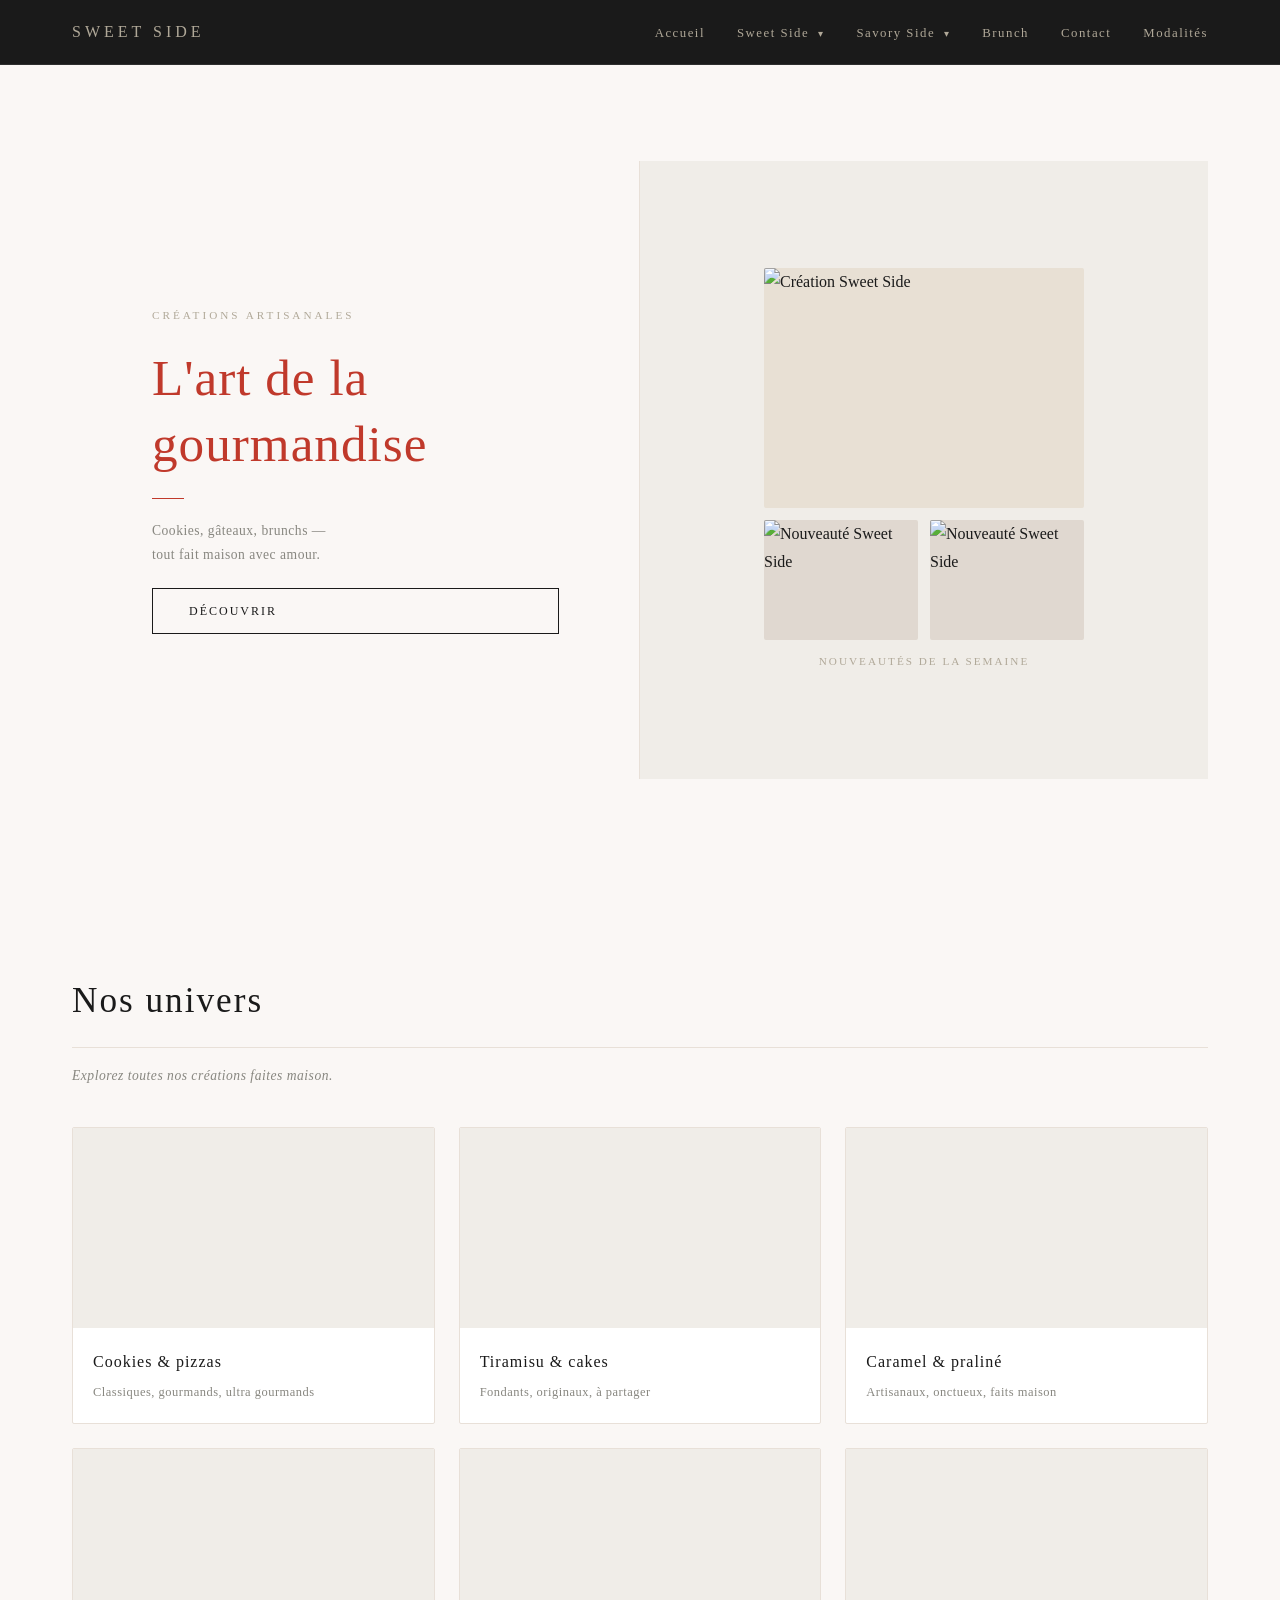
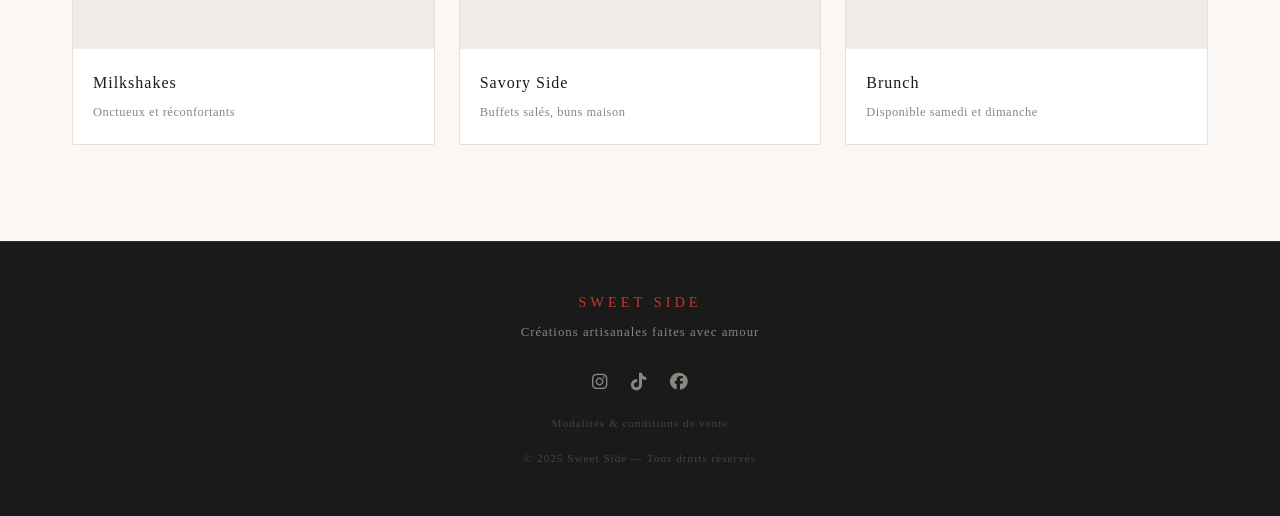
==== commit 56dd4576: "feat: update index with hero and univers grid" ====
--- a/index.html
+++ b/index.html
@@ -3,7 +3,7 @@
 <head>
   <meta charset="UTF-8" />
   <meta name="viewport" content="width=device-width, initial-scale=1.0" />
-  <title>Sweet Side</title>
+  <title>Sweet Side — Créations artisanales faites avec amour</title>
   <link rel="stylesheet" href="assets/css/style.css" />
   <link rel="stylesheet" href="https://cdnjs.cloudflare.com/ajax/libs/font-awesome/6.5.0/css/all.min.css" />
 </head>
@@ -13,766 +13,163 @@
   <header class="header">
     <div class="header__inner">
 
-    <a href="#accueil" class="header__logo">SWEET SIDE</a>
+      <a href="index.html" class="header__logo">SWEET SIDE</a>
 
-    <nav class="navbar">
+      <nav class="navbar">
         <ul class="navbar__list">
 
           <li class="navbar__item">
-            <a href="#accueil" class="navbar__link">Accueil</a>
+            <a href="index.html" class="navbar__link">Accueil</a>
           </li>
 
-          <!-- SWEET SIDE dropdown -->
           <li class="navbar__item navbar__item--dropdown">
             <span class="navbar__link navbar__link--dropdown">
               Sweet Side <span class="navbar__arrow">▾</span>
             </span>
             <ul class="dropdown">
-              <li><a href="#cookies" class="dropdown__link">Cookies</a></li>
-              <li><a href="#pizza-cookies" class="dropdown__link">Pizza cookies</a></li>
-              <li><a href="#brownies" class="dropdown__link">Brownies & blondies</a></li>
-              <li><a href="#cupcakes" class="dropdown__link">Cupcakes garnis</a></li>
-              <li><a href="#gateaux" class="dropdown__link">Gâteaux à partager</a></li>
-              <li><a href="#tablettes" class="dropdown__link">Tablettes & praliné</a></li>
+              <li><a href="sweet.html#cookies" class="dropdown__link">Cookies</a></li>
+              <li><a href="sweet.html#pizza-cookies" class="dropdown__link">Pizza cookies</a></li>
+              <li><a href="sweet.html#brownies" class="dropdown__link">Brownies & blondies</a></li>
+              <li><a href="sweet.html#box" class="dropdown__link">Box Side</a></li>
+              <li><a href="desserts.html#tiramisu" class="dropdown__link">Tiramisu</a></li>
+              <li><a href="desserts.html#cakes" class="dropdown__link">Cakes</a></li>
+              <li><a href="desserts.html#desserts" class="dropdown__link">Desserts</a></li>
+              <li><a href="spreads.html#caramel" class="dropdown__link">Caramel</a></li>
+              <li><a href="spreads.html#praline" class="dropdown__link">Praliné</a></li>
+              <li><a href="drinks.html" class="dropdown__link">Milkshakes</a></li>
             </ul>
           </li>
 
-          <!-- SAVORY SIDE dropdown -->
           <li class="navbar__item navbar__item--dropdown">
             <span class="navbar__link navbar__link--dropdown">
               Savory Side <span class="navbar__arrow">▾</span>
             </span>
             <ul class="dropdown">
-              <li><a href="#brunch" class="dropdown__link">Brunch</a></li>
-              <li><a href="#buffet" class="dropdown__link">Buffet Side</a></li>
-              <li><a href="#event" class="dropdown__link">Event</a></li>
+              <li><a href="savory.html#buffet" class="dropdown__link">Buffet Side</a></li>
+              <li><a href="savory.html#bread" class="dropdown__link">Bread Side</a></li>
             </ul>
           </li>
 
           <li class="navbar__item">
-            <a href="#contact" class="navbar__link">Contact</a>
+            <a href="brunch.html" class="navbar__link">Brunch</a>
+          </li>
+
+          <li class="navbar__item">
+            <a href="contact.html" class="navbar__link">Contact</a>
+          </li>
+
+          <li class="navbar__item">
+            <a href="modalites.html" class="navbar__link">Modalités</a>
           </li>
 
         </ul>
-        </nav>
+      </nav>
 
     </div>
   </header>
 
-  <!-- MAIN -->
   <main>
+
+    <!-- HERO -->
     <section id="accueil" class="section section--hero">
-    <div class="hero__left">
+      <div class="hero__left">
         <span class="hero__tag">Créations artisanales</span>
         <h1 class="hero__title">L'art de la<br>gourmandise</h1>
         <div class="hero__line"></div>
         <p class="hero__subtitle">Cookies, gâteaux, brunchs —<br>tout fait maison avec amour.</p>
-        <a href="#cookies" class="btn">Découvrir</a>
-    </div>
-    <div class="hero__right">
+        <a href="sweet.html" class="btn">Découvrir</a>
+      </div>
+      <div class="hero__right">
         <div class="hero__img-main">
-        <img src="assets/images/hero-main.jpg" alt="Création Sweet Side" class="hero__img" />
+          <img src="assets/images/hero-main.jpg" alt="Création Sweet Side" class="hero__img" />
         </div>
         <div class="hero__img-row">
-        <div class="hero__img-small">
+          <div class="hero__img-small">
             <img src="assets/images/hero-small-1.jpg" alt="Nouveauté Sweet Side" class="hero__img" />
-        </div>
-        <div class="hero__img-small">
+          </div>
+          <div class="hero__img-small">
             <img src="assets/images/hero-small-2.jpg" alt="Nouveauté Sweet Side" class="hero__img" />
-        </div>
+          </div>
         </div>
         <span class="hero__img-caption">Nouveautés de la semaine</span>
-    </div>
+      </div>
     </section>
 
-    <section id="cookies" class="section">
-      <h2 class="section__title">Cookies</h2>
+    <!-- NOS UNIVERS -->
+    <section class="section section--univers">
+      <h2 class="section__title">Nos univers</h2>
+      <p class="section__desc">Explorez toutes nos créations faites maison.</p>
+      <div class="univers__grid">
 
-      <h3 class="category__title">Classiques — 3,00 €</h3>
-      <div class="products__grid">
-
-        <div class="product-card fade-in">
-          <div class="product-card__img-placeholder"></div>
-          <div class="product-card__body">
-            <h3 class="product-card__name">L'Original</h3>
-            <p class="product-card__desc">Pâte à cookie classique avec ses pépites de chocolat au lait</p>
-            <span class="product-card__price">3,00 €</span>
+        <a href="sweet.html" class="univers__card fade-in">
+          <div class="univers__card-img"></div>
+          <div class="univers__card-body">
+            <h3 class="univers__card-title">Cookies & pizzas</h3>
+            <p class="univers__card-desc">Classiques, gourmands, ultra gourmands</p>
           </div>
-        </div>
-
-        <div class="product-card fade-in">
-          <div class="product-card__img-placeholder"></div>
-          <div class="product-card__body">
-            <h3 class="product-card__name">Le Classique en Blanc</h3>
-            <p class="product-card__desc">Pâte à cookie classique et pépites de chocolat blanc</p>
-            <span class="product-card__price">3,00 €</span>
-          </div>
-        </div>
-
-        <div class="product-card fade-in">
-          <div class="product-card__img-placeholder"></div>
-          <div class="product-card__body">
-            <h3 class="product-card__name">Triple Tentation</h3>
-            <p class="product-card__desc">Pâte à cookie classique et pépites de trois chocolats</p>
-            <span class="product-card__price">3,00 €</span>
-          </div>
-        </div>
-
-        <div class="product-card fade-in">
-          <div class="product-card__img-placeholder"></div>
-          <div class="product-card__body">
-            <h3 class="product-card__name">Rainbow Crunch M&M's</h3>
-            <p class="product-card__desc">Pâte à cookie classique aux M&M's — version fourrée au Nutella disponible (+1,50 €)</p>
-            <span class="product-card__price">3,00 €</span>
-          </div>
-        </div>
-
-      </div>
-
-      <h3 class="category__title">Gourmands — 3,80 €</h3>
-      <div class="products__grid">
-
-        <div class="product-card fade-in">
-          <div class="product-card__img-placeholder"></div>
-          <div class="product-card__body">
-            <h3 class="product-card__name">Nuts About You</h3>
-            <p class="product-card__desc">Pâte à cookie aux noix, caramel beurre salé et noix entières</p>
-            <span class="product-card__price">3,80 €</span>
-          </div>
-        </div>
-
-        <div class="product-card fade-in">
-          <div class="product-card__img-placeholder"></div>
-          <div class="product-card__body">
-            <h3 class="product-card__name">Choco Caramel</h3>
-            <p class="product-card__desc">Pâte à cookie classique, caramel beurre salé maison, chocolat au lait et fleur de sel</p>
-            <span class="product-card__price">3,80 €</span>
-          </div>
-        </div>
-
-        <div class="product-card fade-in">
-          <div class="product-card__img-placeholder"></div>
-          <div class="product-card__body">
-            <h3 class="product-card__name">Pop'n Caramel</h3>
-            <p class="product-card__desc">Pâte à cookie aux pop-corn, caramel beurre salé et pépites de chocolat blanc</p>
-            <span class="product-card__price">3,80 €</span>
-          </div>
-        </div>
-
-        <div class="product-card fade-in">
-          <div class="product-card__img-placeholder"></div>
-          <div class="product-card__body">
-            <h3 class="product-card__name">Peanut Rush</h3>
-            <p class="product-card__desc">Pâte à cookie aux cacahuètes, fourrée au beurre de cacahuètes, nappage chocolat au lait et fleur de sel</p>
-            <span class="product-card__price">3,80 €</span>
-          </div>
-        </div>
-
-        <div class="product-card fade-in">
-          <div class="product-card__img-placeholder"></div>
-          <div class="product-card__body">
-            <h3 class="product-card__name">Sweet Pecan</h3>
-            <p class="product-card__desc">Pâte à cookie pecan, caramel beurre salé, pecans entières et fleur de sel</p>
-            <span class="product-card__price">3,80 €</span>
-          </div>
-        </div>
-
-        <div class="product-card fade-in">
-          <div class="product-card__img-placeholder"></div>
-          <div class="product-card__body">
-            <h3 class="product-card__name">Bombe Nutella</h3>
-            <p class="product-card__desc">Pâte à cookie classique aux noisettes, fourrage Nutella, nappage Nutella et éclats de noisettes</p>
-            <span class="product-card__price">3,80 €</span>
-          </div>
-        </div>
-
-        <div class="product-card fade-in">
-          <div class="product-card__img-placeholder"></div>
-          <div class="product-card__body">
-            <h3 class="product-card__name">L'Oriental</h3>
-            <p class="product-card__desc">Pâte à cookie à la fleur d'oranger, amande torréfiée et miel aromatisé</p>
-            <span class="product-card__price">3,80 €</span>
-          </div>
-        </div>
-
-        <div class="product-card fade-in">
-          <div class="product-card__img-placeholder"></div>
-          <div class="product-card__body">
-            <h3 class="product-card__name">L'Intense</h3>
-            <p class="product-card__desc">Pâte à cookie aux pépites de chocolat noir, nappage chocolat noir et fleur de sel</p>
-            <span class="product-card__price">3,80 €</span>
-          </div>
-        </div>
-
-      </div>
-
-      <h3 class="category__title">Ultra Gourmands — 4,50 €</h3>
-      <div class="products__grid">
-
-        <div class="product-card fade-in">
-          <div class="product-card__img-placeholder"></div>
-          <div class="product-card__body">
-            <h3 class="product-card__name">Bounty</h3>
-            <p class="product-card__desc">Pâte à cookie classique à la coco, fourrage Nutella et Bounty</p>
-            <span class="product-card__price">4,50 €</span>
-          </div>
-        </div>
-
-        <div class="product-card fade-in">
-          <div class="product-card__img-placeholder"></div>
-          <div class="product-card__body">
-            <h3 class="product-card__name">Raffaello</h3>
-            <p class="product-card__desc">Pâte à cookie aux pépites de chocolat blanc et coco, fourrage Nocciatella et Raffaello</p>
-            <span class="product-card__price">4,50 €</span>
-          </div>
-        </div>
-
-        <div class="product-card fade-in">
-          <div class="product-card__img-placeholder"></div>
-          <div class="product-card__body">
-            <h3 class="product-card__name">Kinder Dreams</h3>
-            <p class="product-card__desc">Pâte à cookie classique, fourrage Nocciatella, Kinder Bueno et Maxi parsemé de brésilienne</p>
-            <span class="product-card__price">4,50 €</span>
-          </div>
-        </div>
-
-        <div class="product-card fade-in">
-          <div class="product-card__img-placeholder"></div>
-          <div class="product-card__body">
-            <h3 class="product-card__name">Cookie and Cream Oreo</h3>
-            <p class="product-card__desc">Pâte à cookie Oreo, fourrage Nutella, glaçage crémeux chocolat blanc</p>
-            <span class="product-card__price">4,50 €</span>
-          </div>
-        </div>
-
-        <div class="product-card fade-in">
-          <div class="product-card__img-placeholder"></div>
-          <div class="product-card__body">
-            <h3 class="product-card__name">Tiramisu</h3>
-            <p class="product-card__desc">Pâte à cookie, crème mascarpone café et cacao noir amer</p>
-            <span class="product-card__price">4,50 €</span>
-          </div>
-        </div>
-
-        <div class="product-card fade-in">
-          <div class="product-card__img-placeholder"></div>
-          <div class="product-card__body">
-            <h3 class="product-card__name">Red Velvet</h3>
-            <p class="product-card__desc">Pâte à cookie aux pépites de chocolat blanc, nappage chocolat blanc et framboises fraîches</p>
-            <span class="product-card__price">4,50 €</span>
-          </div>
-        </div>
-
-        <div class="product-card fade-in">
-          <div class="product-card__img-placeholder"></div>
-          <div class="product-card__body">
-            <h3 class="product-card__name">Pistachio Loco</h3>
-            <p class="product-card__desc">Pâte à cookie aux pépites de chocolat blanc, fourrage crème pistache, nappage pistache et chocolat blanc</p>
-            <span class="product-card__price">4,50 €</span>
-          </div>
-        </div>
-
-        <div class="product-card fade-in">
-          <div class="product-card__img-placeholder"></div>
-          <div class="product-card__body">
-            <h3 class="product-card__name">Prestige Framboise</h3>
-            <p class="product-card__desc">Pâte à cookie aux pépites de chocolat blanc, fourrage crème pistache, coulis de framboise, framboises fraîches et pistaches concassées</p>
-            <span class="product-card__price">4,50 €</span>
-          </div>
-        </div>
-
-        <div class="product-card fade-in">
-          <div class="product-card__img-placeholder"></div>
-          <div class="product-card__body">
-            <h3 class="product-card__name">Sneakers</h3>
-            <p class="product-card__desc">Pâte à cookie classique aux cacahuètes, fourrage beurre de cacahuètes, topping caramel beurre salé et Nutella</p>
-            <span class="product-card__price">4,50 €</span>
-          </div>
-        </div>
-
-        <div class="product-card fade-in">
-          <div class="product-card__img-placeholder"></div>
-          <div class="product-card__body">
-            <h3 class="product-card__name">Pink & Pecan</h3>
-            <p class="product-card__desc">Pâte à cookie aux pépites de chocolat blanc, concassées de pecans, nappage chocolat blanc, coulis de framboises et pecans entières</p>
-            <span class="product-card__price">4,50 €</span>
-          </div>
-        </div>
-
-        <div class="product-card fade-in">
-          <div class="product-card__img-placeholder"></div>
-          <div class="product-card__body">
-            <h3 class="product-card__name">Crazy Spéculoos</h3>
-            <p class="product-card__desc">Pâte à cookie spéculoos, pépites de chocolat blanc, fourrage crème de spéculoos, nappage spéculoos et chocolat blanc</p>
-            <span class="product-card__price">4,50 €</span>
-          </div>
-        </div>
-
-        <div class="product-card fade-in">
-          <div class="product-card__img-placeholder"></div>
-          <div class="product-card__body">
-            <h3 class="product-card__name">Kiss Me Lemon</h3>
-            <p class="product-card__desc">Pâte à cookie aux pépites de chocolat blanc, nappage curd citron maison et chocolat blanc</p>
-            <span class="product-card__price">4,50 €</span>
-          </div>
-        </div>
-
-        <div class="product-card fade-in">
-          <div class="product-card__img-placeholder"></div>
-          <div class="product-card__body">
-            <h3 class="product-card__name">FraNui</h3>
-            <p class="product-card__desc">Pâte à cookie aux pépites de chocolat au lait, coulis de framboise, nappage chocolat au lait et framboise</p>
-            <span class="product-card__price">4,50 €</span>
-          </div>
-        </div>
-
-      </div>
-
-      <!-- MENTIONS ALLERGÈNES ET OPTIONS -->
-      <div class="cookies__mentions">
-        <p>Tous les cookies contiennent des œufs, du lactose et du gluten. Les cookies peuvent également contenir des fruits à coque et des traces de soja. Veuillez nous communiquer toute allergie.</p>
-        <p>Pour 2 € supplémentaires, transformez votre box de cookies en joli cadeau à offrir.</p>
-        <p>Les cookies à emballer dans une boîte supplémentaire à part engendreront un supplément de 1 €.</p>
-      </div>
-
-    </section>
-
-    <section id="pizza-cookies" class="section">
-      <h2 class="section__title">Pizza cookies</h2>
-      <p class="section__desc">Une pizza... en version cookie. À partager ou pas.</p>
-      <div class="products__grid">
-
-        <div class="product-card fade-in">
-          <div class="product-card__img-placeholder"></div>
-          <div class="product-card__body">
-            <h3 class="product-card__name">Pistachio Lover</h3>
-            <p class="product-card__desc">Praliné pistache maison, chocolat blanc et pistaches entières</p>
-            <div class="product-card__prices">
-              <span class="product-card__price">Médium 16,50 €</span>
-              <span class="product-card__price-divider">|</span>
-              <span class="product-card__price">Large 20,00 €</span>
-            </div>
-          </div>
-        </div>
-
-        <div class="product-card fade-in">
-          <div class="product-card__img-placeholder"></div>
-          <div class="product-card__body">
-            <h3 class="product-card__name">Bombe Nutella</h3>
-            <p class="product-card__desc">Nutella et noisettes caramélisées</p>
-            <div class="product-card__prices">
-              <span class="product-card__price">Médium 15,00 €</span>
-              <span class="product-card__price-divider">|</span>
-              <span class="product-card__price">Large 17,50 €</span>
-            </div>
-          </div>
-        </div>
-
-        <div class="product-card fade-in">
-          <div class="product-card__img-placeholder"></div>
-          <div class="product-card__body">
-            <h3 class="product-card__name">Peanut Rush</h3>
-            <p class="product-card__desc">Praliné cacahuètes maison, cacahuètes entières et chocolat au lait</p>
-            <div class="product-card__prices">
-              <span class="product-card__price">Médium 15,00 €</span>
-              <span class="product-card__price-divider">|</span>
-              <span class="product-card__price">Large 17,50 €</span>
-            </div>
-          </div>
-        </div>
-
-        <div class="product-card fade-in">
-          <div class="product-card__img-placeholder"></div>
-          <div class="product-card__body">
-            <h3 class="product-card__name">Kinder Dreams</h3>
-            <p class="product-card__desc">Nocciatella, Nocciolata, Nutella, chocolat blanc, Kinder Bueno et Maxi</p>
-            <div class="product-card__prices">
-              <span class="product-card__price">Médium 15,00 €</span>
-              <span class="product-card__price-divider">|</span>
-              <span class="product-card__price">Large 18,00 €</span>
-            </div>
-          </div>
-        </div>
-
-        <div class="product-card fade-in">
-          <div class="product-card__img-placeholder"></div>
-          <div class="product-card__body">
-            <h3 class="product-card__name">Red Velvet</h3>
-            <p class="product-card__desc">Framboises fraîches, coulis de framboise, chocolat blanc et feuille d'or</p>
-            <div class="product-card__prices">
-              <span class="product-card__price">Médium 16,50 €</span>
-              <span class="product-card__price-divider">|</span>
-              <span class="product-card__price">Large 20,00 €</span>
-            </div>
-          </div>
-        </div>
-
-        <div class="product-card fade-in">
-          <div class="product-card__img-placeholder"></div>
-          <div class="product-card__body">
-            <h3 class="product-card__name">Prestige Framboise</h3>
-            <p class="product-card__desc">Framboises fraîches, coulis de framboise maison, pistaches entières, praliné pistache maison et chocolat blanc</p>
-            <div class="product-card__prices">
-              <span class="product-card__price">Médium 16,50 €</span>
-              <span class="product-card__price-divider">|</span>
-              <span class="product-card__price">Large 22,00 €</span>
-            </div>
-          </div>
-        </div>
-
-        <div class="product-card fade-in">
-          <div class="product-card__img-placeholder"></div>
-          <div class="product-card__body">
-            <h3 class="product-card__name">Berrylicious</h3>
-            <p class="product-card__desc">Fraises ou mûres selon la saison, framboises, myrtilles, coulis de fruits rouges maison et chocolat blanc</p>
-            <div class="product-card__prices">
-              <span class="product-card__price">Médium 16,00 €</span>
-              <span class="product-card__price-divider">|</span>
-              <span class="product-card__price">Large 23,00 €</span>
-            </div>
-          </div>
-        </div>
-
-        <div class="product-card fade-in">
-          <div class="product-card__img-placeholder"></div>
-          <div class="product-card__body">
-            <h3 class="product-card__name">Crazy Spéculoos</h3>
-            <p class="product-card__desc">Chocolat blanc, pâte de spéculoos et spéculoos</p>
-            <div class="product-card__prices">
-              <span class="product-card__price">Médium 15,00 €</span>
-              <span class="product-card__price-divider">|</span>
-              <span class="product-card__price">Large 17,00 €</span>
-            </div>
-          </div>
-        </div>
-
-        <div class="product-card fade-in">
-          <div class="product-card__img-placeholder"></div>
-          <div class="product-card__body">
-            <h3 class="product-card__name">Lemon Glow</h3>
-            <p class="product-card__desc">Façon tarte citron meringuée</p>
-            <div class="product-card__prices">
-              <span class="product-card__price product-card__price--only">Large uniquement 25,00 €</span>
-            </div>
-          </div>
-        </div>
-
-        <div class="product-card fade-in">
-          <div class="product-card__img-placeholder"></div>
-          <div class="product-card__body">
-            <h3 class="product-card__name">Cookie des Reines</h3>
-            <p class="product-card__desc">Cookie façon galette des rois</p>
-            <div class="product-card__prices">
-              <span class="product-card__price product-card__price--only">Large uniquement 24,50 €</span>
-            </div>
-          </div>
-        </div>
-
-        <div class="product-card fade-in">
-          <div class="product-card__img-placeholder"></div>
-          <div class="product-card__body">
-            <h3 class="product-card__name">La Fusion</h3>
-            <p class="product-card__desc">Deux saveurs au choix — excepté Lemon Glow et Cookie des Reines</p>
-            <div class="product-card__prices">
-              <span class="product-card__price">Médium 18,00 €</span>
-              <span class="product-card__price-divider">|</span>
-              <span class="product-card__price">Large 23,00 €</span>
-            </div>
-          </div>
-        </div>
-
-        <div class="product-card fade-in">
-          <div class="product-card__img-placeholder"></div>
-          <div class="product-card__body">
-            <h3 class="product-card__name">Les Quatre Saisons</h3>
-            <p class="product-card__desc">Quatre saveurs au choix — excepté Lemon Glow et Cookie des Reines</p>
-            <div class="product-card__prices">
-              <span class="product-card__price">Médium 20,00 €</span>
-              <span class="product-card__price-divider">|</span>
-              <span class="product-card__price">Large 25,00 €</span>
-            </div>
-          </div>
-        </div>
-
-      </div>
-
-      <div class="cookies__mentions">
-        <p>La taille médium fait 18 cm de diamètre, idéale pour 6 à 8 personnes.</p>
-        <p>La taille large fait 21 cm, parfaite pour 8 à 12 personnes.</p>
-        <p>Pour 2 € supplémentaires, transformez votre pizza en un joli cadeau à offrir.</p>
-      </div>
-
-    </section>
-
-    <section id="brownies" class="section">
-      <h2 class="section__title">Brownie Side</h2>
-
-      <div class="products__grid">
-
-        <div class="product-card fade-in">
-          <div class="product-card__img-placeholder"></div>
-          <div class="product-card__body">
-            <h3 class="product-card__name">Classique</h3>
-            <p class="product-card__desc">Le brownie fondant par excellence, pur chocolat</p>
-            <span class="product-card__price">15,00 €</span>
-          </div>
-        </div>
-
-        <div class="product-card fade-in">
-          <div class="product-card__img-placeholder"></div>
-          <div class="product-card__body">
-            <h3 class="product-card__name">Chocobon</h3>
-            <p class="product-card__desc">Brownie fondant, topping chocolat généreux</p>
-            <span class="product-card__price">17,00 €</span>
-          </div>
-        </div>
-
-        <div class="product-card fade-in">
-          <div class="product-card__img-placeholder"></div>
-          <div class="product-card__body">
-            <h3 class="product-card__name">Pistache</h3>
-            <p class="product-card__desc">Brownie fondant, topping praliné pistache et pistaches entières</p>
-            <span class="product-card__price">18,00 €</span>
-          </div>
-        </div>
-
-        <div class="product-card fade-in">
-          <div class="product-card__img-placeholder"></div>
-          <div class="product-card__body">
-            <h3 class="product-card__name">Dubaï</h3>
-            <p class="product-card__desc">Brownie fondant, topping façon chocolat de Dubaï</p>
-            <span class="product-card__price">18,50 €</span>
-          </div>
-        </div>
-
-        <div class="product-card fade-in">
-          <div class="product-card__img-placeholder"></div>
-          <div class="product-card__body">
-            <h3 class="product-card__name">Kinder Maxi & Bueno</h3>
-            <p class="product-card__desc">Brownie fondant, topping Kinder Maxi et Kinder Bueno</p>
-            <span class="product-card__price">18,00 €</span>
-          </div>
-        </div>
-
-        <div class="product-card fade-in">
-          <div class="product-card__img-placeholder"></div>
-          <div class="product-card__body">
-            <h3 class="product-card__name">Oreo Nutella</h3>
-            <p class="product-card__desc">Brownie fondant, topping Nutella et Oreo concassés</p>
-            <span class="product-card__price">17,00 €</span>
-          </div>
-        </div>
-
-        <div class="product-card fade-in">
-          <div class="product-card__img-placeholder"></div>
-          <div class="product-card__body">
-            <h3 class="product-card__name">Raffaello</h3>
-            <p class="product-card__desc">Brownie fondant, topping noix de coco et Raffaello</p>
-            <span class="product-card__price">18,00 €</span>
-          </div>
-        </div>
-
-        <div class="product-card fade-in">
-          <div class="product-card__img-placeholder"></div>
-          <div class="product-card__body">
-            <h3 class="product-card__name">M&M's</h3>
-            <p class="product-card__desc">Brownie fondant, topping M&M's colorés</p>
-            <span class="product-card__price">16,50 €</span>
-          </div>
-        </div>
-
-        <div class="product-card fade-in">
-          <div class="product-card__img-placeholder"></div>
-          <div class="product-card__body">
-            <h3 class="product-card__name">Spéculoos</h3>
-            <p class="product-card__desc">Brownie fondant, topping pâte de spéculoos et spéculoos</p>
-            <span class="product-card__price">17,00 €</span>
-          </div>
-        </div>
-
-        <div class="product-card fade-in">
-          <div class="product-card__img-placeholder"></div>
-          <div class="product-card__body">
-            <h3 class="product-card__name">Peanut Rush</h3>
-            <p class="product-card__desc">Brownie fondant, topping beurre de cacahuètes et cacahuètes</p>
-            <span class="product-card__price">16,50 €</span>
-          </div>
-        </div>
-
-        <div class="product-card fade-in">
-          <div class="product-card__img-placeholder"></div>
-          <div class="product-card__body">
-            <h3 class="product-card__name">Brookie</h3>
-            <p class="product-card__desc">Mi-brownie mi-cookie, le meilleur des deux mondes</p>
-            <span class="product-card__price">18,50 €</span>
-          </div>
-        </div>
-
-        <div class="product-card fade-in">
-          <div class="product-card__img-placeholder"></div>
-          <div class="product-card__body">
-            <h3 class="product-card__name">Dubaï Madness</h3>
-            <p class="product-card__desc">Brownie fondant, topping Dubaï XXL pour les plus gourmands</p>
-            <span class="product-card__price">21,50 €</span>
-          </div>
-        </div>
-
-        <div class="product-card fade-in">
-          <div class="product-card__img-placeholder"></div>
-          <div class="product-card__body">
-            <h3 class="product-card__name">Le Brownie Gourmand</h3>
-            <p class="product-card__desc">Jusqu'à 9 saveurs en une seule box — composez votre sélection</p>
-            <div class="product-card__prices">
-              <span class="product-card__price">De 17,00 €</span>
-              <span class="product-card__price-divider">|</span>
-              <span class="product-card__price">À 20,50 €</span>
-            </div>
-          </div>
-        </div>
-
-      </div>
-
-      <!-- DEEP N'BROWNIES -->
-      <h3 class="category__title">Deep N'Brownies</h3>
-      <div class="brownie__special fade-in">
-        <div class="product-card__img-placeholder brownie__special-img"></div>
-        <div class="brownie__special-body">
-          <h3 class="product-card__name">Deep N'Brownies</h3>
-          <p class="product-card__desc">Box de mini brownies à tremper dans trois sauces au choix — Nutella, spéculoos, chocolat fondu, pistache, coulis de fruits rouges...</p>
-          <span class="product-card__price">20,00 €</span>
-        </div>
-      </div>
-
-      <!-- TOPPINGS -->
-      <h3 class="category__title">Toppings disponibles</h3>
-      <div class="brownie__options">
-        <div class="brownie__option-item">
-          <span class="brownie__option-name">Chocolat fondu</span>
-          <span class="brownie__option-desc">Chocolat noir, blanc ou au lait</span>
-          <span class="brownie__option-price">+1,00 €</span>
-        </div>
-        <div class="brownie__option-item">
-          <span class="brownie__option-name">Topping gourmand</span>
-          <span class="brownie__option-desc">Nutcholata, Nutella, spéculoos, framboises, bananes, Oreo, beurre de cacahuète, noisettes...</span>
-          <span class="brownie__option-price">+1,40 €</span>
-        </div>
-      </div>
-
-      <!-- SUPPLÉMENTS -->
-      <h3 class="category__title">Suppléments & options</h3>
-      <div class="brownie__options">
-        <div class="brownie__option-item">
-          <span class="brownie__option-name">Bougie joyeux anniversaire</span>
-          <span class="brownie__option-desc">Pour rendre le moment encore plus spécial</span>
-          <span class="brownie__option-price">+3,50 €</span>
-        </div>
-        <div class="brownie__option-item">
-          <span class="brownie__option-name">Carte de vœux</span>
-          <span class="brownie__option-desc">Joyeux anniversaire, je t'aime...</span>
-          <span class="brownie__option-price">+3,00 €</span>
-        </div>
-        <div class="brownie__option-item">
-          <span class="brownie__option-name">Phrase en chocolat personnalisée</span>
-          <span class="brownie__option-desc">Un message unique sur votre brownie</span>
-          <span class="brownie__option-price">+2,00 €</span>
-        </div>
-        <div class="brownie__option-item">
-          <span class="brownie__option-name">Petit mot personnalisé</span>
-          <span class="brownie__option-desc">Glissé dans votre commande</span>
-          <span class="brownie__option-price">Gratuit</span>
-        </div>
-      </div>
-
-      <!-- DISCLAIMER -->
-      <div class="cookies__mentions">
-        <p>Les boxes de brownies ne se vendent que par 9. Cependant, plusieurs garnitures sont possibles dans une même box.</p>
-      </div>
-
-    </section>
-
-    <section id="cupcakes" class="section">
-      <h2 class="section__title">Cupcakes garnis</h2>
-    </section>
-
-    <section id="gateaux" class="section">
-      <h2 class="section__title">Gâteaux à partager</h2>
-    </section>
-
-    <section id="tablettes" class="section">
-      <h2 class="section__title">Tablettes & praliné</h2>
-    </section>
-
-    <section id="brunch" class="section">
-      <h2 class="section__title">Brunch</h2>
-      <p class="section__desc">Disponible uniquement le samedi et le dimanche.</p>
-      <div class="products__grid">
-
-        <div class="product-card fade-in">
-          <div class="product-card__img-placeholder"></div>
-          <div class="product-card__body">
-            <h3 class="product-card__name">Le Gourmand</h3>
-            <p class="product-card__desc">Un brunch généreux pour les grands appétits</p>
-            <span class="product-card__price">22,50 €</span>
-          </div>
-        </div>
-
-        <div class="product-card fade-in">
-          <div class="product-card__img-placeholder"></div>
-          <div class="product-card__body">
-            <h3 class="product-card__name">Le Fit</h3>
-            <p class="product-card__desc">Équilibré et savoureux, fait pour se faire plaisir sainement</p>
-            <span class="product-card__price">25,00 €</span>
-          </div>
-        </div>
-
-        <div class="product-card fade-in">
-          <div class="product-card__img-placeholder"></div>
-          <div class="product-card__body">
-            <h3 class="product-card__name">Brunch Signature</h3>
-            <p class="product-card__desc">La sélection maison, le meilleur de Sweet Side</p>
-            <span class="product-card__price">24,50 €</span>
-          </div>
-        </div>
-
-      </div>
-</section>
-
-    <section id="buffet" class="section">
-      <h2 class="section__title">Buffet Side</h2>
-    </section>
-
-    <section id="event" class="section">
-      <h2 class="section__title">Event</h2>
-    </section>
-
-    <section id="contact" class="section section--contact">
-      <h2 class="section__title">Contact</h2>
-      <p class="contact__desc">Retrouvez Sweet Side sur les réseaux pour passer commande ou suivre nos nouveautés.</p>
-      <div class="contact__socials">
-
-        <a href="https://www.instagram.com/sweet_side_lalouviere/" target="_blank" class="social__link">
-          <i class="fa-brands fa-instagram"></i>
-          <span>Instagram</span>
         </a>
 
-        <a href="https://www.tiktok.com/@sweetside.lalouviere" target="_blank" class="social__link">
-          <i class="fa-brands fa-tiktok"></i>
-          <span>TikTok</span>
+        <a href="desserts.html" class="univers__card fade-in">
+          <div class="univers__card-img"></div>
+          <div class="univers__card-body">
+            <h3 class="univers__card-title">Tiramisu & cakes</h3>
+            <p class="univers__card-desc">Fondants, originaux, à partager</p>
+          </div>
         </a>
 
-        <a href="https://www.facebook.com/profile.php?id=61564820981192&sk=photos" target="_blank" class="social__link">
-          <i class="fa-brands fa-facebook"></i>
-          <span>Facebook</span>
+        <a href="spreads.html" class="univers__card fade-in">
+          <div class="univers__card-img"></div>
+          <div class="univers__card-body">
+            <h3 class="univers__card-title">Caramel & praliné</h3>
+            <p class="univers__card-desc">Artisanaux, onctueux, faits maison</p>
+          </div>
+        </a>
+
+        <a href="drinks.html" class="univers__card fade-in">
+          <div class="univers__card-img"></div>
+          <div class="univers__card-body">
+            <h3 class="univers__card-title">Milkshakes</h3>
+            <p class="univers__card-desc">Onctueux et réconfortants</p>
+          </div>
+        </a>
+
+        <a href="savory.html" class="univers__card fade-in">
+          <div class="univers__card-img"></div>
+          <div class="univers__card-body">
+            <h3 class="univers__card-title">Savory Side</h3>
+            <p class="univers__card-desc">Buffets salés, buns maison</p>
+          </div>
+        </a>
+
+        <a href="brunch.html" class="univers__card fade-in">
+          <div class="univers__card-img"></div>
+          <div class="univers__card-body">
+            <h3 class="univers__card-title">Brunch</h3>
+            <p class="univers__card-desc">Disponible samedi et dimanche</p>
+          </div>
         </a>
 
       </div>
     </section>
+
   </main>
 
   <!-- FOOTER -->
   <footer class="footer">
     <p class="footer__name">SWEET SIDE</p>
     <p class="footer__tagline">Créations artisanales faites avec amour</p>
+    <div class="footer__socials">
+      <a href="https://www.instagram.com/TONCOMPTE" target="_blank" class="footer__social-link">
+        <i class="fa-brands fa-instagram"></i>
+      </a>
+      <a href="https://www.tiktok.com/@TONCOMPTE" target="_blank" class="footer__social-link">
+        <i class="fa-brands fa-tiktok"></i>
+      </a>
+      <a href="https://www.facebook.com/TONCOMPTE" target="_blank" class="footer__social-link">
+        <i class="fa-brands fa-facebook"></i>
+      </a>
+    </div>
+    <a href="modalites.html" class="footer__modalites">Modalités & conditions de vente</a>
     <p class="footer__copy">&copy; 2025 Sweet Side — Tous droits réservés</p>
   </footer>
 
--- a/assets/css/style.css
+++ b/assets/css/style.css
@@ -567,4 +567,57 @@
 
 .footer__modalites:hover {
   color: #888780;
+}
+
+/* ===== UNIVERS GRID ===== */
+.section--univers {
+  max-width: 1200px;
+  margin: 0 auto;
+  padding: 6rem 2rem;
+}
+
+.univers__grid {
+  display: grid;
+  grid-template-columns: repeat(auto-fill, minmax(320px, 1fr));
+  gap: 1.5rem;
+}
+
+.univers__card {
+  text-decoration: none;
+  background-color: #FFFFFF;
+  border: 0.5px solid #E8E0D8;
+  border-radius: 2px;
+  overflow: hidden;
+  transition: transform 0.2s ease, border-color 0.2s ease;
+  display: block;
+}
+
+.univers__card:hover {
+  transform: translateY(-4px);
+  border-color: #C0392B;
+}
+
+.univers__card-img {
+  width: 100%;
+  height: 200px;
+  background-color: #F0EDE8;
+}
+
+.univers__card-body {
+  padding: 1.25rem;
+}
+
+.univers__card-title {
+  font-family: 'Georgia', serif;
+  font-size: 1rem;
+  font-weight: 400;
+  letter-spacing: 1px;
+  color: #1A1A1A;
+  margin-bottom: 0.4rem;
+}
+
+.univers__card-desc {
+  font-size: 0.78rem;
+  color: #888780;
+  letter-spacing: 0.5px;
 }
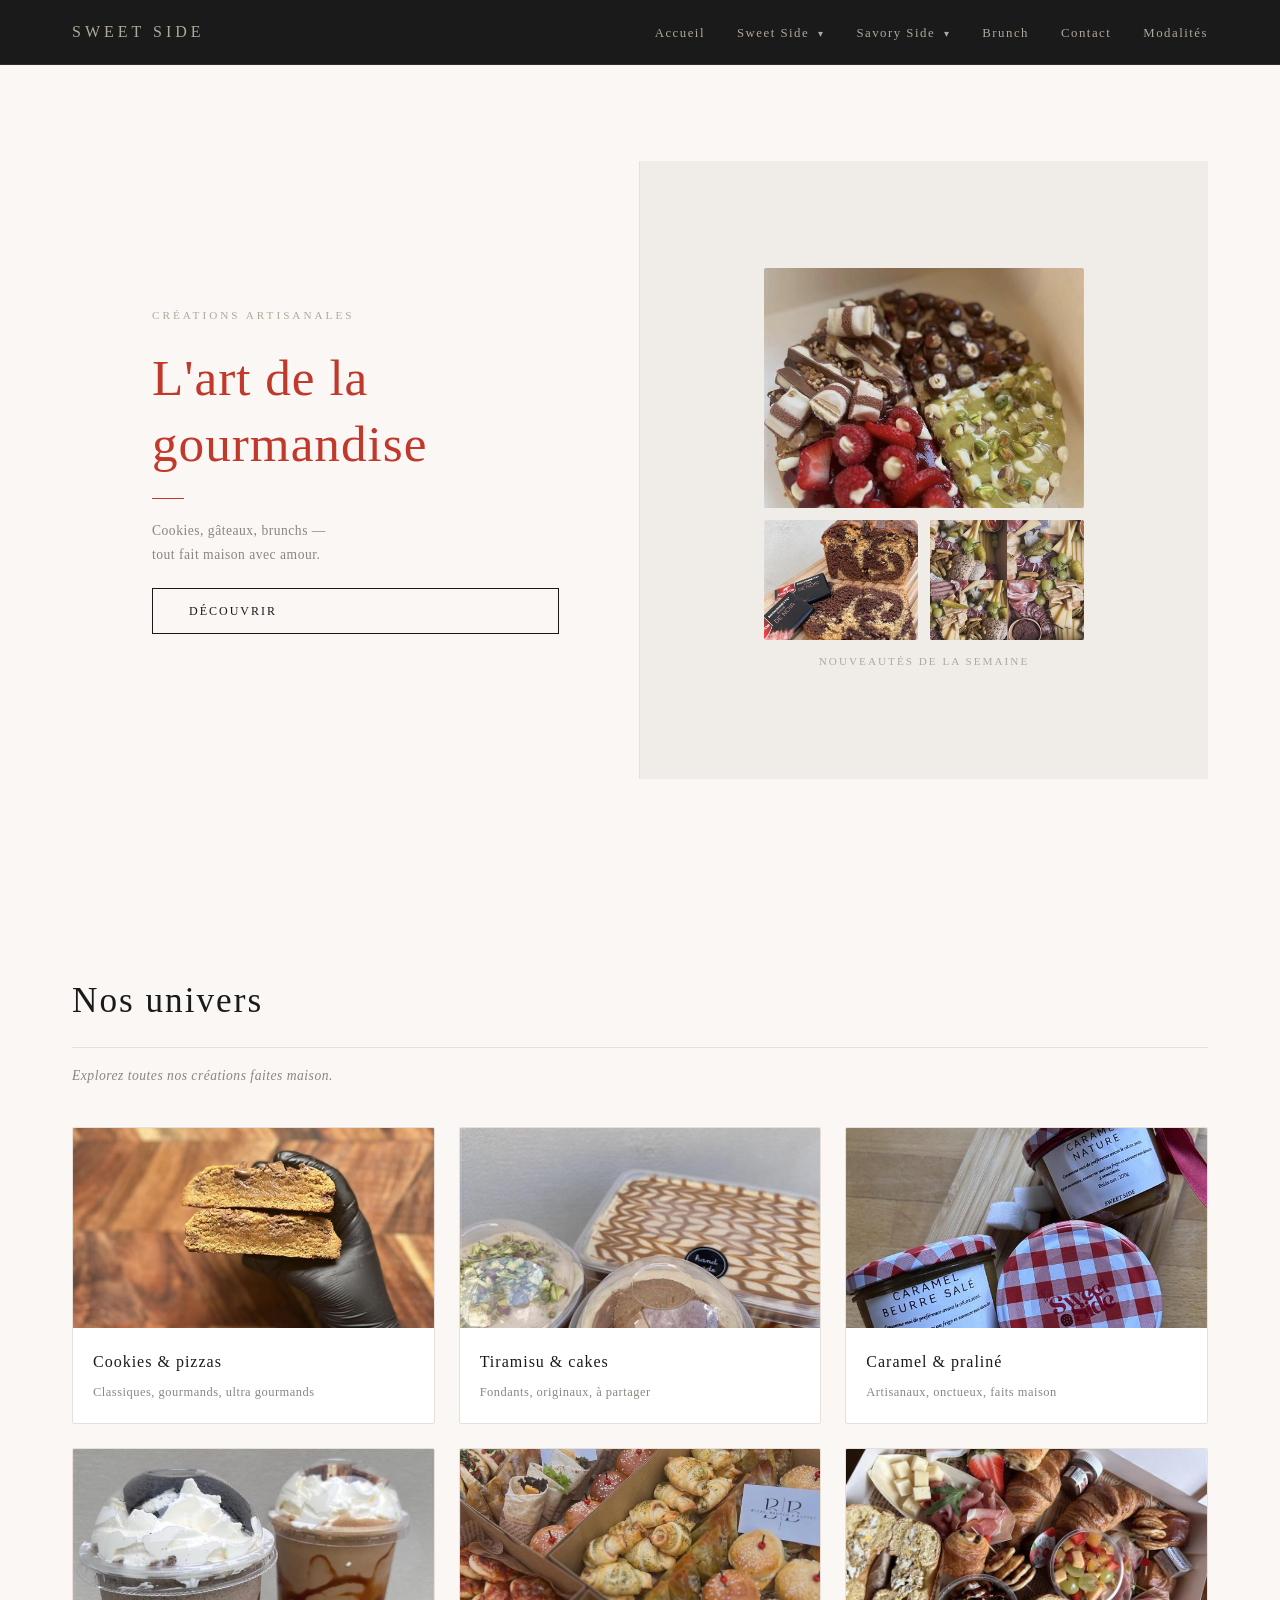
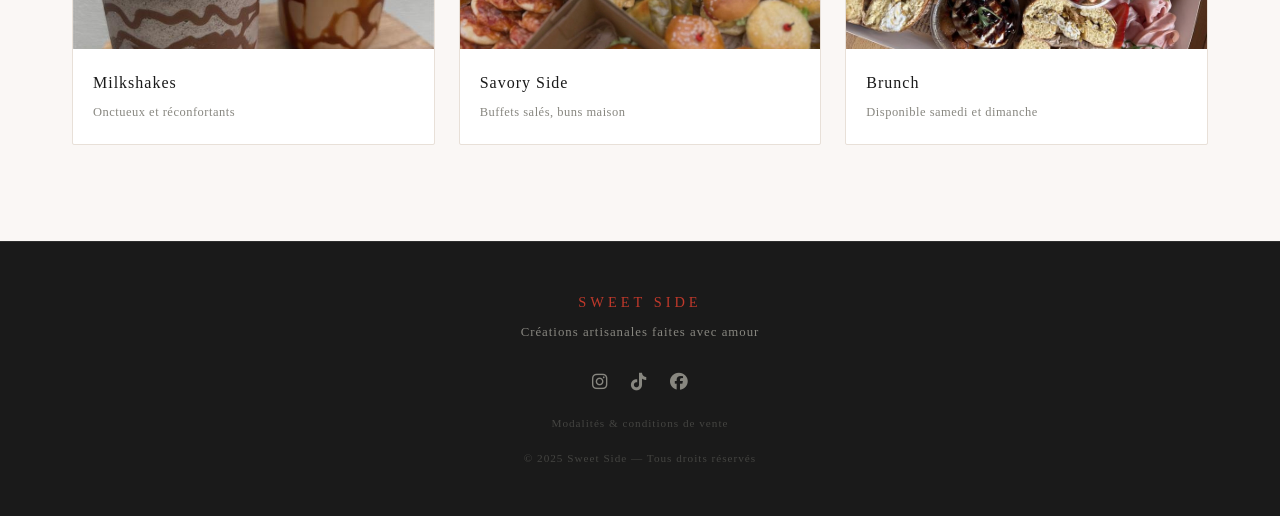
==== commit d5e1f127: "feat: add real images to hero and univers cards" ====
--- a/index.html
+++ b/index.html
@@ -16,6 +16,11 @@
       <a href="index.html" class="header__logo">SWEET SIDE</a>
 
       <nav class="navbar">
+        <button class="burger" id="burger">
+          <span class="burger__line"></span>
+          <span class="burger__line"></span>
+          <span class="burger__line"></span>
+        </button>
         <ul class="navbar__list">
 
           <li class="navbar__item">
@@ -81,14 +86,14 @@
       </div>
       <div class="hero__right">
         <div class="hero__img-main">
-          <img src="assets/images/hero-main.jpg" alt="Création Sweet Side" class="hero__img" />
+          <img src="assets/images/creationsweetside1.jpg" alt="Création Sweet Side" class="hero__img" />
         </div>
         <div class="hero__img-row">
           <div class="hero__img-small">
-            <img src="assets/images/hero-small-1.jpg" alt="Nouveauté Sweet Side" class="hero__img" />
+            <img src="assets/images/nouveautes1.jpg " alt="Nouveauté Sweet Side" class="hero__img" />
           </div>
           <div class="hero__img-small">
-            <img src="assets/images/hero-small-2.jpg" alt="Nouveauté Sweet Side" class="hero__img" />
+            <img src="assets/images/nouveautes2.jpg" alt="Nouveauté Sweet Side" class="hero__img" />
           </div>
         </div>
         <span class="hero__img-caption">Nouveautés de la semaine</span>
@@ -102,7 +107,7 @@
       <div class="univers__grid">
 
         <a href="sweet.html" class="univers__card fade-in">
-          <div class="univers__card-img"></div>
+          <div class="univers__card-img" style="background-image: url('assets/images/cookiegeneral.jpg'); background-size: cover; background-position: center;"></div>
           <div class="univers__card-body">
             <h3 class="univers__card-title">Cookies & pizzas</h3>
             <p class="univers__card-desc">Classiques, gourmands, ultra gourmands</p>
@@ -110,7 +115,7 @@
         </a>
 
         <a href="desserts.html" class="univers__card fade-in">
-          <div class="univers__card-img"></div>
+          <div class="univers__card-img" style="background-image: url('assets/images/tiramisugeneral.jpg'); background-size: cover; background-position: center;"></div>
           <div class="univers__card-body">
             <h3 class="univers__card-title">Tiramisu & cakes</h3>
             <p class="univers__card-desc">Fondants, originaux, à partager</p>
@@ -118,7 +123,7 @@
         </a>
 
         <a href="spreads.html" class="univers__card fade-in">
-          <div class="univers__card-img"></div>
+          <div class="univers__card-img" style="background-image: url('assets/images/caramelgeneral.jpg'); background-size: cover; background-position: center;"></div>
           <div class="univers__card-body">
             <h3 class="univers__card-title">Caramel & praliné</h3>
             <p class="univers__card-desc">Artisanaux, onctueux, faits maison</p>
@@ -126,7 +131,7 @@
         </a>
 
         <a href="drinks.html" class="univers__card fade-in">
-          <div class="univers__card-img"></div>
+          <div class="univers__card-img" style="background-image: url('assets/images/milkshakegeneral.jpg'); background-size: cover; background-position: center;"></div>
           <div class="univers__card-body">
             <h3 class="univers__card-title">Milkshakes</h3>
             <p class="univers__card-desc">Onctueux et réconfortants</p>
@@ -134,7 +139,7 @@
         </a>
 
         <a href="savory.html" class="univers__card fade-in">
-          <div class="univers__card-img"></div>
+          <div class="univers__card-img" style="background-image: url('assets/images/buffetsalegeneral.jpg'); background-size: cover; background-position: center;"></div>
           <div class="univers__card-body">
             <h3 class="univers__card-title">Savory Side</h3>
             <p class="univers__card-desc">Buffets salés, buns maison</p>
@@ -142,7 +147,7 @@
         </a>
 
         <a href="brunch.html" class="univers__card fade-in">
-          <div class="univers__card-img"></div>
+          <div class="univers__card-img" style="background-image: url('assets/images/brunchgeneral.jpg'); background-size: cover; background-position: center;"></div>
           <div class="univers__card-body">
             <h3 class="univers__card-title">Brunch</h3>
             <p class="univers__card-desc">Disponible samedi et dimanche</p>
@@ -159,13 +164,13 @@
     <p class="footer__name">SWEET SIDE</p>
     <p class="footer__tagline">Créations artisanales faites avec amour</p>
     <div class="footer__socials">
-      <a href="https://www.instagram.com/TONCOMPTE" target="_blank" class="footer__social-link">
+      <a href="https://www.instagram.com/sweet_side_lalouviere/" target="_blank" class="footer__social-link">
         <i class="fa-brands fa-instagram"></i>
       </a>
-      <a href="https://www.tiktok.com/@TONCOMPTE" target="_blank" class="footer__social-link">
+      <a href="https://www.tiktok.com/@sweetside.lalouviere" target="_blank" class="footer__social-link">
         <i class="fa-brands fa-tiktok"></i>
       </a>
-      <a href="https://www.facebook.com/TONCOMPTE" target="_blank" class="footer__social-link">
+      <a href="https://www.facebook.com/profile.php?id=61564820981192" target="_blank" class="footer__social-link">
         <i class="fa-brands fa-facebook"></i>
       </a>
     </div>
--- a/assets/css/style.css
+++ b/assets/css/style.css
@@ -620,4 +620,336 @@
   font-size: 0.78rem;
   color: #888780;
   letter-spacing: 0.5px;
+}
+
+
+
+/* ===== TIRAMISU TABLE ===== */
+.tiramisu__table {
+  border: 0.5px solid #E8E0D8;
+  border-radius: 2px;
+  overflow: visible;
+  margin-bottom: 2rem;
+}
+
+.tiramisu__header {
+  display: grid;
+  grid-template-columns: 2fr 1fr 1fr;
+  padding: 12px 20px;
+  background-color: #1A1A1A;
+  gap: 1rem;
+}
+
+.tiramisu__header .tiramisu__col-price {
+  font-size: 0.75rem;
+  letter-spacing: 2px;
+  text-transform: uppercase;
+  color: #B0A898;
+  text-align: center;
+}
+
+.tiramisu__row {
+  display: grid;
+  grid-template-columns: 2fr 1fr 1fr;
+  padding: 12px 20px;
+  gap: 1rem;
+  border-bottom: 0.5px solid #E8E0D8;
+  align-items: center;
+  transition: background-color 0.15s ease;
+}
+
+
+.tiramisu__row:hover {
+  background-color: #F5F0EC;
+}
+
+.tiramisu__row--option {
+  background-color: #FAF7F5;
+}
+
+.tiramisu__name {
+  font-family: 'Georgia', serif;
+  font-size: 0.9rem;
+  letter-spacing: 0.5px;
+  color: #1A1A1A;
+}
+
+.tiramisu__price {
+  font-size: 0.85rem;
+  letter-spacing: 1px;
+  color: #C0392B;
+  text-align: center;
+}
+
+/* ===== CONTACT INFO ===== */
+.contact__info {
+  margin-top: 3rem;
+  max-width: 500px;
+  margin-left: auto;
+  margin-right: auto;
+}
+
+.contact__info-text {
+  font-size: 0.85rem;
+  color: #888780;
+  letter-spacing: 0.5px;
+  line-height: 1.8;
+  text-align: center;
+  font-style: italic;
+}
+
+
+/* ===== MODALITES ===== */
+.section--modalites {
+  max-width: 800px;
+}
+
+.modalite__bloc {
+  margin-bottom: 2.5rem;
+  padding-bottom: 2.5rem;
+  border-bottom: 0.5px solid #E8E0D8;
+}
+
+.modalite__bloc:last-child {
+  border-bottom: none;
+}
+
+.modalite__titre {
+  font-family: 'Georgia', serif;
+  font-size: 1rem;
+  font-weight: 400;
+  letter-spacing: 2px;
+  color: #C0392B;
+  margin-bottom: 1rem;
+}
+
+.modalite__texte {
+  font-size: 0.85rem;
+  color: #444441;
+  letter-spacing: 0.3px;
+  line-height: 1.9;
+  margin-bottom: 0.75rem;
+}
+
+.modalite__texte:last-child {
+  margin-bottom: 0;
+}
+
+.modalite__texte--warning {
+  color: #888780;
+  font-style: italic;
+}
+
+.modalite__liste {
+  list-style: none;
+  margin: 0.75rem 0;
+  padding: 0;
+}
+
+.modalite__liste li {
+  font-size: 0.85rem;
+  color: #444441;
+  letter-spacing: 0.3px;
+  padding: 6px 0 6px 1rem;
+  border-left: 2px solid #C0392B;
+  margin-bottom: 6px;
+}
+
+/* ===== LIVRAISON GRID ===== */
+.livraison__grid {
+  display: grid;
+  grid-template-columns: repeat(auto-fill, minmax(160px, 1fr));
+  gap: 1rem;
+  margin: 1.5rem 0;
+}
+
+.livraison__zone {
+  background-color: #FFFFFF;
+  border: 0.5px solid #E8E0D8;
+  border-radius: 2px;
+  padding: 1rem;
+  text-align: center;
+}
+
+.livraison__prix {
+  display: block;
+  font-family: 'Georgia', serif;
+  font-size: 1.2rem;
+  color: #C0392B;
+  letter-spacing: 1px;
+  margin-bottom: 0.5rem;
+}
+
+.livraison__villes {
+  font-size: 0.75rem;
+  color: #888780;
+  letter-spacing: 0.3px;
+  line-height: 1.6;
+}
+
+
+
+
+/* ===== BURGER MENU ===== */
+.burger {
+  display: none;
+  flex-direction: column;
+  gap: 5px;
+  background: none;
+  border: none;
+  cursor: pointer;
+  padding: 4px;
+}
+
+.burger__line {
+  display: block;
+  width: 24px;
+  height: 1.5px;
+  background-color: #F0EDE8;
+  transition: transform 0.3s ease, opacity 0.3s ease;
+}
+
+.burger.active .burger__line:nth-child(1) {
+  transform: translateY(6.5px) rotate(45deg);
+}
+
+.burger.active .burger__line:nth-child(2) {
+  opacity: 0;
+}
+
+.burger.active .burger__line:nth-child(3) {
+  transform: translateY(-6.5px) rotate(-45deg);
+}
+
+/* ===== RESPONSIVE ===== */
+@media (max-width: 768px) {
+
+  /* Burger visible sur mobile */
+  .burger {
+    display: flex;
+  }
+
+  /* Navbar cachée par défaut sur mobile */
+  .navbar__list {
+    display: none;
+    flex-direction: column;
+    position: absolute;
+    top: 64px;
+    left: 0;
+    width: 100%;
+    background-color: #1A1A1A;
+    padding: 1rem 0;
+    border-top: 1px solid #2E2E2E;
+    z-index: 99;
+    gap: 0;
+  }
+
+  .navbar__list.open {
+    display: flex;
+  }
+
+  .navbar__item {
+    width: 100%;
+  }
+
+  .navbar__link {
+    display: block;
+    padding: 12px 2rem;
+    font-size: 0.85rem;
+  }
+
+  /* Dropdown sur mobile */
+  .dropdown {
+    position: static;
+    transform: none;
+    left: 0;
+    background-color: #111111;
+    border: none;
+    border-radius: 0;
+    min-width: 100%;
+    padding: 0;
+    display: none;
+  }
+
+  .navbar__item--dropdown.open .dropdown {
+    display: block;
+  }
+
+  .dropdown__link {
+    padding: 10px 3rem;
+    font-size: 0.78rem;
+    color: #888780;
+  }
+
+  /* Hero responsive */
+  .section--hero {
+    grid-template-columns: 1fr;
+    min-height: auto;
+  }
+
+  .hero__left {
+    padding: 3rem 1.5rem;
+    border-right: none;
+    border-bottom: 0.5px solid #E8E0D8;
+  }
+
+  .hero__right {
+    padding: 2rem 1.5rem;
+  }
+
+  /* Sections responsive */
+  .section {
+    padding: 3rem 1.5rem;
+  }
+
+  /* Brownie special responsive */
+  .brownie__special {
+    grid-template-columns: 1fr;
+  }
+
+  .brownie__special-img {
+    height: 200px;
+  }
+
+  .brownie__special-body {
+    padding: 1.25rem;
+  }
+
+  /* Brownie options responsive */
+  .brownie__option-item {
+    grid-template-columns: 1fr;
+    gap: 4px;
+  }
+
+  .brownie__option-price {
+    color: #C0392B;
+    font-size: 0.8rem;
+  }
+
+  /* Tiramisu table responsive */
+  .tiramisu__header,
+  .tiramisu__row {
+    grid-template-columns: 2fr 1fr 1fr;
+    padding: 10px 12px;
+    gap: 0.5rem;
+  }
+
+  .tiramisu__name {
+    font-size: 0.78rem;
+  }
+
+  .tiramisu__price {
+    font-size: 0.75rem;
+  }
+
+  /* Livraison grid responsive */
+  .livraison__grid {
+    grid-template-columns: 1fr 1fr;
+  }
+
+  /* Header inner */
+  .header__inner {
+    position: relative;
+  }
+
 }
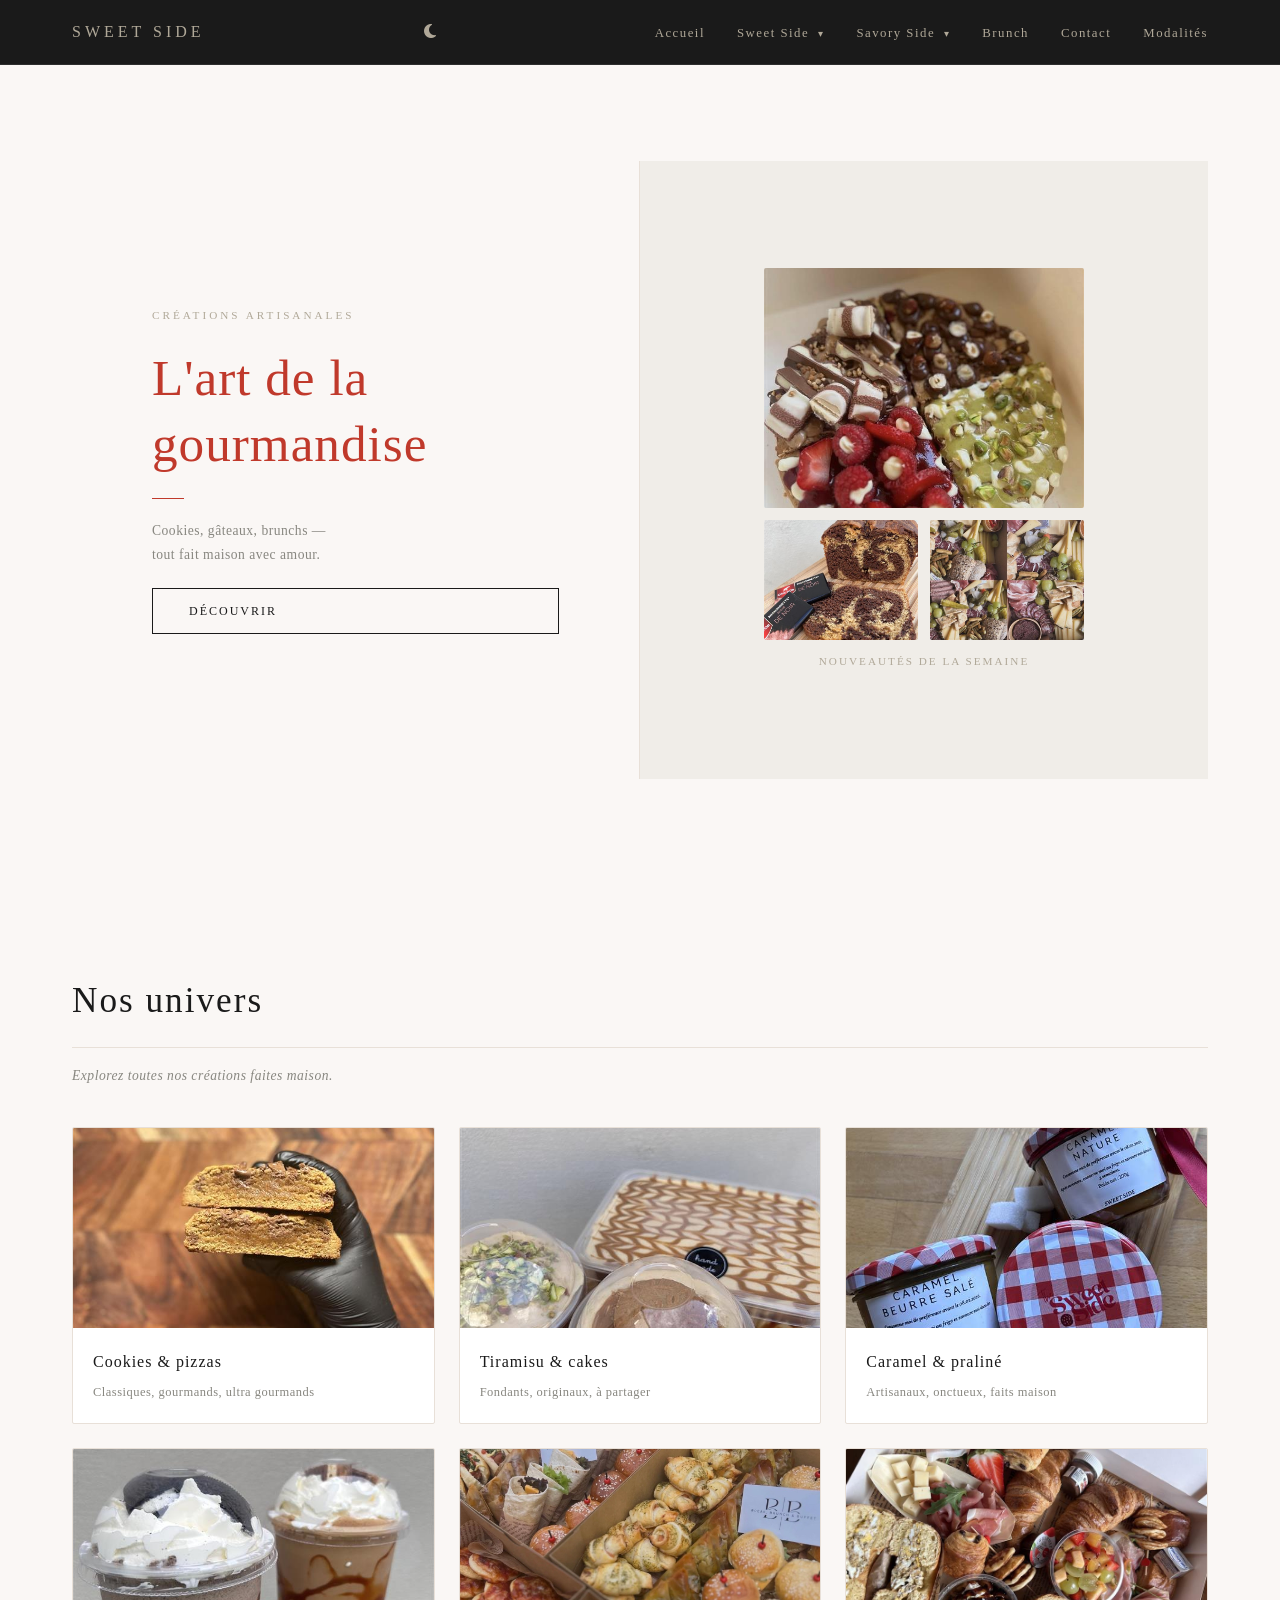
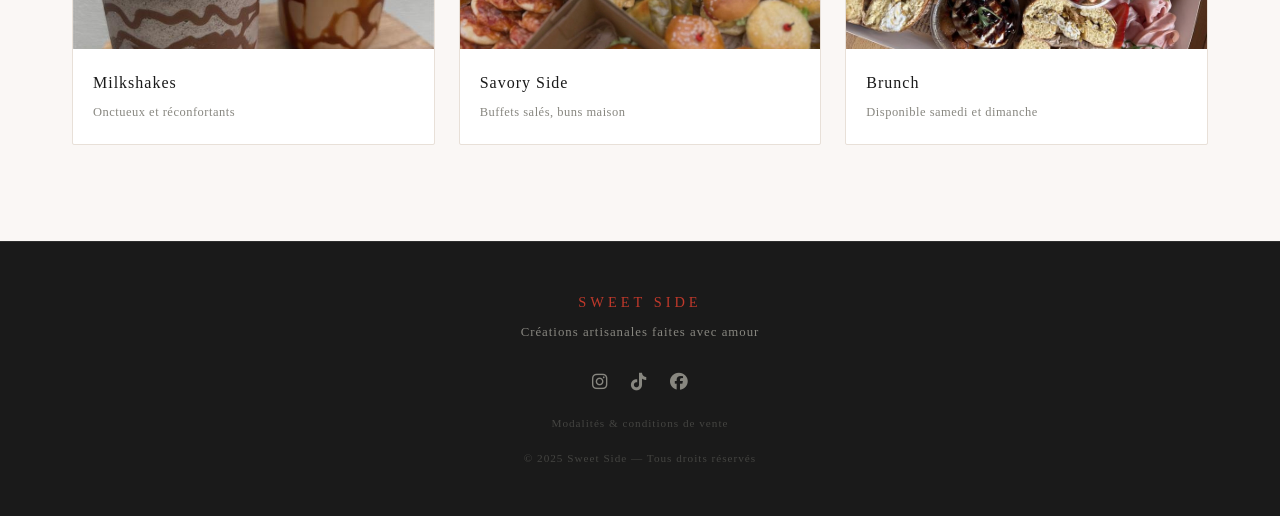
==== commit 45b23b16: "feat: add dark mode and fix dropdown click only" ====
--- a/index.html
+++ b/index.html
@@ -14,6 +14,9 @@
     <div class="header__inner">
 
       <a href="index.html" class="header__logo">SWEET SIDE</a>
+      <button class="theme-toggle" id="theme-toggle">
+        <i class="fa-solid fa-moon"></i>
+      </button>
 
       <nav class="navbar">
         <button class="burger" id="burger">
--- a/assets/css/style.css
+++ b/assets/css/style.css
@@ -91,11 +91,9 @@
   padding: 14px 0 8px 0;
   z-index: 200;
 }
-
-.navbar__item--dropdown:hover .dropdown {
+.navbar__item--dropdown.open .dropdown {
   display: block;
 }
-
 .dropdown__link {
   display: block;
   padding: 10px 20px;
@@ -821,20 +819,151 @@
   transform: translateY(-6.5px) rotate(-45deg);
 }
 
+/* ===== THEME TOGGLE ===== */
+.theme-toggle {
+  background: none;
+  border: none;
+  cursor: pointer;
+  color: #B0A898;
+  font-size: 1rem;
+  padding: 4px 8px;
+  transition: color 0.2s ease;
+}
+
+.theme-toggle:hover {
+  color: #F0EDE8;
+}
+
+/* ===== DARK MODE ===== */
+body.dark {
+  background-color: #111111;
+  color: #F0EDE8;
+}
+
+body.dark .header {
+  background-color: #0A0A0A;
+  border-bottom-color: #1A1A1A;
+}
+
+body.dark .product-card {
+  background-color: #1A1A1A;
+  border-color: #2E2E2E;
+}
+
+body.dark .product-card__name {
+  color: #F0EDE8;
+}
+
+body.dark .section__title {
+  color: #F0EDE8;
+  border-bottom-color: #2E2E2E;
+}
+
+body.dark .dropdown {
+  background-color: #1A1A1A;
+  border-color: #2E2E2E;
+}
+
+body.dark .dropdown__link {
+  color: #F0EDE8;
+}
+
+body.dark .dropdown__link:hover {
+  background-color: #2E2E2E;
+}
+
+body.dark .hero__right {
+  background-color: #1A1A1A;
+}
+
+body.dark .univers__card {
+  background-color: #1A1A1A;
+  border-color: #2E2E2E;
+}
+
+body.dark .univers__card-title {
+  color: #F0EDE8;
+}
+
+body.dark .tiramisu__row {
+  border-bottom-color: #2E2E2E;
+}
+
+body.dark .tiramisu__row:hover {
+  background-color: #1E1E1E;
+}
+
+body.dark .tiramisu__name {
+  color: #F0EDE8;
+}
+
+body.dark .brownie__options {
+  border-color: #2E2E2E;
+}
+
+body.dark .brownie__option-item {
+  border-bottom-color: #2E2E2E;
+}
+
+body.dark .brownie__option-name {
+  color: #F0EDE8;
+}
+
+body.dark .cookies__mentions {
+  border-color: #2E2E2E;
+}
+
+body.dark .footer {
+  background-color: #0A0A0A;
+}
+
+body.dark .btn {
+  border-color: #F0EDE8;
+  color: #F0EDE8;
+}
+
+body.dark .btn:hover {
+  background-color: #C0392B;
+  border-color: #C0392B;
+}
+
+body.dark .modalite__bloc {
+  border-bottom-color: #2E2E2E;
+}
+
+body.dark .modalite__texte {
+  color: #B0A898;
+}
+
+body.dark .livraison__zone {
+  background-color: #1A1A1A;
+  border-color: #2E2E2E;
+}
+
+body.dark .navbar__list {
+  background-color: #0A0A0A;
+}
+
+body.dark .social__link {
+  color: #F0EDE8;
+}
+
 /* ===== RESPONSIVE ===== */
 @media (max-width: 768px) {
 
-  /* Burger visible sur mobile */
+  .navbar__item--dropdown:hover .dropdown {
+    display: none;
+  }
+
   .burger {
     display: flex;
   }
 
-  /* Navbar cachée par défaut sur mobile */
   .navbar__list {
     display: none;
     flex-direction: column;
     position: absolute;
-    top: 64px;
+    top: 100%;
     left: 0;
     width: 100%;
     background-color: #1A1A1A;
@@ -858,7 +987,6 @@
     font-size: 0.85rem;
   }
 
-  /* Dropdown sur mobile */
   .dropdown {
     position: static;
     transform: none;
@@ -881,7 +1009,6 @@
     color: #888780;
   }
 
-  /* Hero responsive */
   .section--hero {
     grid-template-columns: 1fr;
     min-height: auto;
@@ -897,12 +1024,10 @@
     padding: 2rem 1.5rem;
   }
 
-  /* Sections responsive */
   .section {
     padding: 3rem 1.5rem;
   }
 
-  /* Brownie special responsive */
   .brownie__special {
     grid-template-columns: 1fr;
   }
@@ -915,7 +1040,6 @@
     padding: 1.25rem;
   }
 
-  /* Brownie options responsive */
   .brownie__option-item {
     grid-template-columns: 1fr;
     gap: 4px;
@@ -926,7 +1050,6 @@
     font-size: 0.8rem;
   }
 
-  /* Tiramisu table responsive */
   .tiramisu__header,
   .tiramisu__row {
     grid-template-columns: 2fr 1fr 1fr;
@@ -942,12 +1065,10 @@
     font-size: 0.75rem;
   }
 
-  /* Livraison grid responsive */
   .livraison__grid {
     grid-template-columns: 1fr 1fr;
   }
 
-  /* Header inner */
   .header__inner {
     position: relative;
   }
